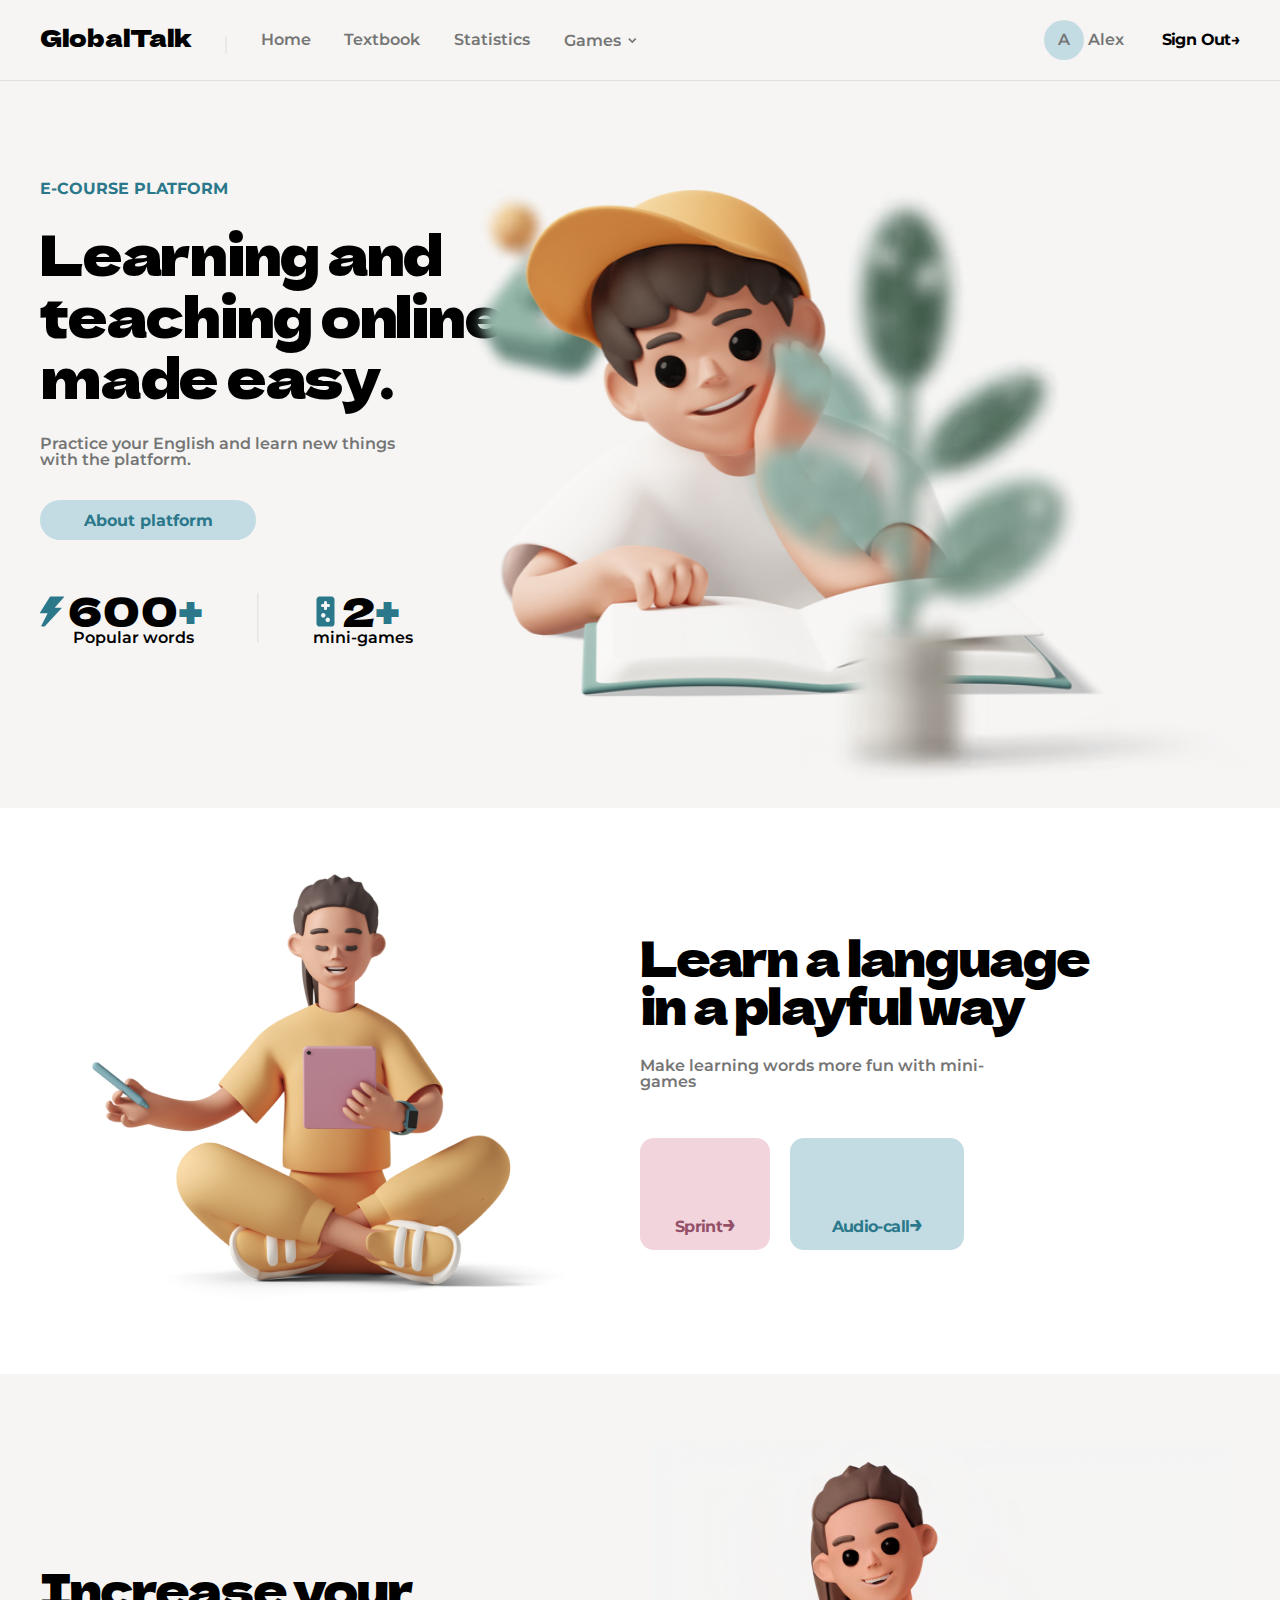
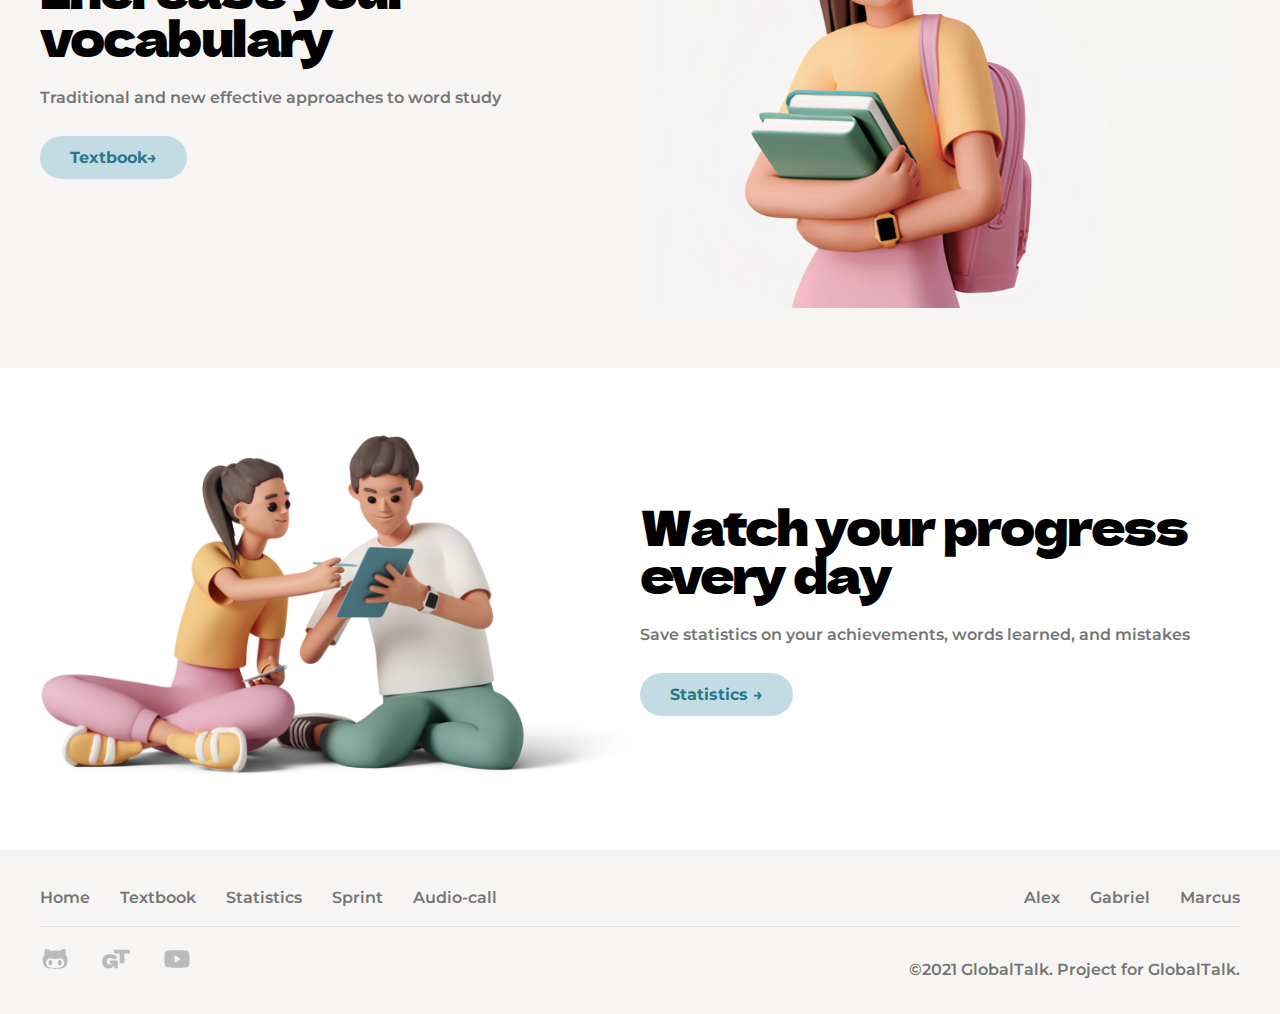
==== index.html @ 24e2cf52 "first commit" ====
<!DOCTYPE html>
<html lang="en">
<head>
    <meta charset="UTF-8">
    <meta name="viewport" content="width=device-width, initial-scale=1.0">
    <title>GlobalTalk</title>
    <link rel="stylesheet" href="css/style.min.css">
    <link rel="preconnect" href="https://fonts.googleapis.com">
    <link rel="preconnect" href="https://fonts.gstatic.com" crossorigin>
    <link href="https://fonts.googleapis.com/css2?family=Dela+Gothic+One&family=Roboto&family=Work+Sans:wght@400;500;600&display=swap" rel="stylesheet">
    <link rel="preconnect" href="https://fonts.googleapis.com">
<link rel="preconnect" href="https://fonts.gstatic.com" crossorigin>
<link href="https://fonts.googleapis.com/css2?family=Dela+Gothic+One&family=Montserrat:wght@600;700&family=Roboto&family=Work+Sans:wght@400;500;600&display=swap" rel="stylesheet">
</head>
<body>
    <header class="header">
        <div class="container">
            <nav class="nav">
                <div class="hamburger-menu">
                    <label class="menu__btn">
                        <input type="checkbox" id="menu__toggle">
                        <span></span>
                    </label>
                </div>
                <ul class="nav__list">
                    <li class="logo">
                        <a href="#">GlobalTalk</a>
                    </li>
                    <li class="slash">
                        <svg xmlns="http://www.w3.org/2000/svg" width="2" height="18" viewBox="0 0 2 18" fill="none">
                            <path d="M1.04761 0.567383V17.4326" stroke="#E0E0E0" stroke-width="1.20466"/>
                        </svg>
                    </li>
                    <li class="nav__item">
                        <a href="index.html">Home</a>
                    </li>
                    <li class="nav__item">
                        <a href="textbook.html" target="_blank">Textbook</a>
                    </li>
                    <li class="nav__item">
                        <a href="statistics.html">Statistics</a>
                    </li>
                    <li class="nav__item" id="games">
                            <a href="#">
                                <span>Games</span>
                            <svg xmlns="http://www.w3.org/2000/svg" width="15" height="14" viewBox="0 0 15 14" fill="none">
                                <path d="M3.81213 6.60889L7.27431 10.0713L10.7367 6.60889" stroke="#757575" stroke-width="1.6"/>
                            </svg>
                            </a>
                        <ul class="games__menu">
                            <li class="games-item">
                                <a href="sprint.html" target="_blank">Sprint→</a>
                            </li>
                            <li class="games-item">
                                <a href="audiocall.html" target="_blank">Audio call→</a>
                            </li>
                        </ul>
                    </li>
                </ul>
                <span class="account">
                    <a href="#" class="account__data">
                        <span class="account__logo">A</span>
                        <span class="name">Alex</span>
                    </a>
                    <a href="#" class="sign__in">Sign Out→</a>
                </span>
            </nav>        
        </div>
    </header>
    <main class="main">
        <section class="learning">
            <div class="container">
                <div class="learning__content">
                    <span class="heading__blue">E-COURSE PLATFORM</span>
                    <h1 class="big__header__learning">
                        Learning and teaching online,
                        made easy.
                    </h1>
                    <p class="descr">Practice your English and learn new things with the platform.</p>
                    <button class="about__btn">
                        <a href ="#">About platform</a>
                    </button>
                    <div class="stat__mainPG">
                        <span class="pop__words">
                            <svg xmlns="http://www.w3.org/2000/svg" width="24" height="31" viewBox="0 0 24 31" fill="none">
                                <path d="M23.9585 0.660309C23.9221 0.578956 23.863 0.509938 23.7882 0.461665C23.7134 0.413392 23.6262 0.387949 23.5373 0.388435H10.4995C10.4212 0.388565 10.3441 0.408374 10.2755 0.446045C10.2068 0.483717 10.1486 0.538047 10.1064 0.604059L0.0822939 16.5415C0.0340351 16.6109 0.00583936 16.6923 0.000813382 16.7768C-0.00421259 16.8612 0.0141262 16.9454 0.0538094 17.02C0.0934926 17.0947 0.15298 17.1569 0.225716 17.1998C0.298451 17.2428 0.381612 17.2648 0.466035 17.2634H7.64479L1.30839 29.6853C1.27201 29.7592 1.25491 29.8411 1.25869 29.9234C1.26247 30.0056 1.287 30.0856 1.33 30.1558C1.37299 30.2261 1.43305 30.2842 1.50456 30.3249C1.57607 30.3656 1.6567 30.3874 1.73893 30.3884H4.54679C4.61175 30.3889 4.67608 30.3757 4.7357 30.3499C4.79532 30.3241 4.84892 30.2861 4.89309 30.2384L21.3378 12.4353C21.4031 12.3687 21.447 12.284 21.4639 12.1922C21.4809 12.1003 21.47 12.0055 21.4328 11.9199C21.3956 11.8343 21.3337 11.7618 21.2551 11.7116C21.1765 11.6615 21.0847 11.636 20.9915 11.6384H14.6832L23.8836 1.15718C23.9429 1.0906 23.9816 1.00815 23.9949 0.919911C24.0082 0.831672 23.9955 0.741465 23.9585 0.660309Z" fill="#2B788B"/>
                            </svg>
                            <span class="words">600<span class="bluetext">+</span></span>
                            <p class="stat__descr pop__words-descr">Popular words</p>
                        </span>
                        <svg xmlns="http://www.w3.org/2000/svg" width="2" height="50" viewBox="0 0 2 50" fill="none">
                            <path d="M0.776733 0.5V49.2768" stroke="#E0E0E0" stroke-width="1.21942"/>
                        </svg>
                        <span class="pop__games">
                            <svg xmlns="http://www.w3.org/2000/svg" width="25" height="31" viewBox="0 0 25 31" fill="none">
                                <path d="M3.50598 3.61157C3.50598 2.78657 3.79948 2.08057 4.38648 1.49357C4.97448 0.905572 5.68098 0.611572 6.50598 0.611572L18.506 0.611572C19.331 0.611572 20.037 0.905572 20.624 1.49357C21.212 2.08057 21.506 2.78657 21.506 3.61157L21.506 27.6116C21.506 28.4366 21.212 29.1431 20.624 29.7311C20.037 30.3181 19.331 30.6116 18.506 30.6116L6.50598 30.6116C5.68098 30.6116 4.97448 30.3181 4.38648 29.7311C3.79948 29.1431 3.50598 28.4366 3.50598 27.6116L3.50598 3.61157ZM8.00598 9.61157C8.00598 10.0366 8.14998 10.3931 8.43798 10.6811C8.72498 10.9681 9.08098 11.1116 9.50598 11.1116L11.006 11.1116L11.006 12.6116C11.006 13.0366 11.15 13.3931 11.438 13.6811C11.725 13.9681 12.081 14.1116 12.506 14.1116C12.931 14.1116 13.2875 13.9681 13.5755 13.6811C13.8625 13.3931 14.006 13.0366 14.006 12.6116L14.006 11.1116L15.506 11.1116C15.931 11.1116 16.2875 10.9681 16.5755 10.6811C16.8625 10.3931 17.006 10.0366 17.006 9.61157C17.006 9.18657 16.8625 8.83007 16.5755 8.54207C16.2875 8.25507 15.931 8.11157 15.506 8.11157L14.006 8.11157L14.006 6.61157C14.006 6.18657 13.8625 5.83007 13.5755 5.54207C13.2875 5.25507 12.931 5.11157 12.506 5.11157C12.081 5.11157 11.725 5.25507 11.438 5.54207C11.15 5.83007 11.006 6.18657 11.006 6.61157L11.006 8.11157L9.50598 8.11157C9.08098 8.11157 8.72498 8.25507 8.43798 8.54207C8.14998 8.83007 8.00598 9.18657 8.00598 9.61157ZM8.00598 19.3616C8.00598 19.9866 8.22498 20.5176 8.66298 20.9546C9.09998 21.3926 9.63098 21.6116 10.256 21.6116C10.881 21.6116 11.412 21.3926 11.849 20.9546C12.287 20.5176 12.506 19.9866 12.506 19.3616C12.506 18.7366 12.287 18.2056 11.849 17.7686C11.412 17.3306 10.881 17.1116 10.256 17.1116C9.63098 17.1116 9.09998 17.3306 8.66298 17.7686C8.22498 18.2056 8.00598 18.7366 8.00598 19.3616ZM12.506 23.8616C12.506 24.4866 12.725 25.0176 13.163 25.4546C13.6 25.8926 14.131 26.1116 14.756 26.1116C15.381 26.1116 15.912 25.8926 16.349 25.4546C16.787 25.0176 17.006 24.4866 17.006 23.8616C17.006 23.2366 16.787 22.7056 16.349 22.2686C15.912 21.8306 15.381 21.6116 14.756 21.6116C14.131 21.6116 13.6 21.8306 13.163 22.2686C12.725 22.7056 12.506 23.2366 12.506 23.8616Z" fill="#2B788B"/>
                            </svg>
                            <span class="words">2<span class="bluetext">+</span></span>
                            <p class="stat__descr"> mini-games </p>
                        </span>
                        
                    </div>
                </div>
                <div class="learning__pic">
                    <img class="backtoy" src="images\theBoy-back-toy.avif" alt="">
                    <img class="boy__learning"   src="images\theBoy.png" alt="">
                    <img class="front__plant"   src="images\theBoy-front-plant.avif" alt="">
                </div>
            </div>
        </section> 
        <section class="girlLearns">
            <div class="container">
                <div class="girlLearns__content">
                    <img class="girl_girlLearns" src="images\girl_secondSec.png" alt="" loading = "lazy">
                    <div class="girlLearns__text">
                        <h2 class="girlLearns__subtitle">Learn a language in a playful way</h2>
                        <p class="girlLearns__descr">Make learning words more fun with mini-games</p>
                       <div class="girlLearns__cards">
                            <a class="sneakers" href="#">
                                <img class="sneakers__img" src="images/src/sneakers__pink.svg" alt="" class="sneakers__img">
                                <p class="sneakers__descr">Sprint<span class="arrow">→</span></p>
                            </a>
                            <a class="speaker" href="#">
                                <img class="speaker__img" src="images/src/speaker.svg" alt="" class="sneakers__img">
                                <p class="speaker__descr">Audio-call<span class="arrow">→</span></p>
                            </a>
                       </div>
                    </div>
                </div>  
            </div>
        </section>
        <section class="increase">
            <div class="container">
                <div class="increase__content">
                    <div class="increase__text">
                        <h2 class="increase__subtitle">Increase your vocabulary</h2>
                        <p class="increase__descr">Traditional and new effective approaches to word study</p>
                        <button class="textbook">Textbook→</button>
                    </div>
                    <img class="increase__girl" src="images/increase__girl.png" alt="" loading = "lazy">
                </div>
            </div>
        </section>   
        <section class="watchProgress">
            <div class="container">
                <div class="watchProgress__content">
                    <img class="watchProgress__couple" src="images/couple__watch.png" alt="" loading = "lazy">
                    <div class="watchProgress__text">
                        <h2 class="watchProgress__subtitle">Watch your progress every day</h2>
                        <p class="watchProgress__descr">Save statistics on your achievements, words learned, and mistakes</p>
                        <button class="statistics">
                            <a href="statistics.html" class="statlink">Statistics →</a>
                        </button>
                    </div>
                </div>
            </div>
        </section>   
    </main>
<footer class="footer">
    <div class="container">
        <div class="upperFooter">
            <ul class="upperFooter__list">
                <li class="upperList-item">
                    <a href="index.html">Home</a>
                </li>
                <li class="upperList-item">
                    <a href="textbook.html">Textbook</a>
                </li>
                <li class="upperList-item">
                    <a href="#">Statistics</a>
                </li>
                <li class="upperList-item">
                    <a href="sprint.html">Sprint</a>
                </li>
                <li class="upperList-item">
                    <a href="audiocall.html">Audio-call</a>
                </li>
            </ul>
            <ul class="upperFooter__list">
                <li class="upperList-item">
                    <a href="#">Alex</a>
                </li>
                <li class="upperList-item">
                    <a href="#">Gabriel</a>
                </li>
                <li class="upperList-item">
                    <a href="#">Marcus</a>
                </li>
            </ul>
        </div>
        <div class="lowerFooter">
            <ul class="lowerFooter__list">
                <li class="lowerList-item">
                    <a href="#">
                        <svg class="footerIcon" xmlns="http://www.w3.org/2000/svg" width="31" height="24" viewBox="0 0 31 24" fill="none">
                            <path class="footerIcon" d="M12.2615 15.7617C12.2615 16.8432 11.6981 18.613 10.3646 18.613C9.031 18.613 8.4676 16.8432 8.4676 15.7617C8.4676 14.6801 9.031 12.9104 10.3646 12.9104C11.6981 12.9104 12.2615 14.6801 12.2615 15.7617ZM27.4527 13.1484C27.4527 14.7992 27.2873 16.5483 26.5482 18.0645C24.5892 22.0284 19.2033 21.9352 15.3473 21.9352C11.4293 21.9352 5.72295 22.0749 3.68644 18.0645C2.93179 16.5638 2.64233 14.7992 2.64233 13.1484C2.64233 10.9802 3.3608 8.93093 4.7874 7.26982C4.51862 6.4522 4.3894 5.59318 4.3894 4.74452C4.3894 3.63193 4.64267 3.07305 5.14405 2.06396C7.48552 2.06396 8.98448 2.5297 10.7677 3.9269C12.2667 3.56983 13.807 3.40941 15.3525 3.40941C16.7481 3.40941 18.154 3.55948 19.5082 3.8855C21.2656 2.50382 22.7646 2.06396 25.0802 2.06396C25.5868 3.07305 25.8349 3.63193 25.8349 4.74452C25.8349 5.59318 25.7005 6.43668 25.4369 7.23877C26.8583 8.91541 27.4527 10.9802 27.4527 13.1484ZM24.1291 15.7617C24.1291 13.4899 22.7491 11.4873 20.3301 11.4873C19.3531 11.4873 18.4176 11.6632 17.4355 11.7978C16.6654 11.9168 15.8952 11.9634 15.1044 11.9634C14.3187 11.9634 13.5486 11.9168 12.7732 11.7978C11.8067 11.6632 10.8608 11.4873 9.87869 11.4873C7.45968 11.4873 6.0796 13.4899 6.0796 15.7617C6.0796 20.3052 10.2353 21.0038 13.8535 21.0038H16.3449C19.9786 21.0038 24.1291 20.3103 24.1291 15.7617ZM19.8597 12.9104C18.5261 12.9104 17.9627 14.6801 17.9627 15.7617C17.9627 16.8432 18.5261 18.613 19.8597 18.613C21.1933 18.613 21.7567 16.8432 21.7567 15.7617C21.7567 14.6801 21.1933 12.9104 19.8597 12.9104Z" fill="#BABABA"/>
                        </svg>
                    </a>
                </li>
                <li class="lowerList-item">
                    <a href="#">
                        <svg class="footerIcon" xmlns="http://www.w3.org/2000/svg" width="31" height="24" viewBox="0 0 31 24" fill="none">
                            <path class="footerIcon" d="M8.75588 13.4868H16.6924V21.1817H13.4211L13.0308 17.8918C12.6591 19.069 11.9962 19.9426 11.042 20.5126C10.0879 21.0825 8.92316 21.3675 7.54774 21.3675C6.29623 21.3675 5.18103 21.0887 4.20213 20.5311C3.23562 19.9735 2.47356 19.1743 1.91596 18.1335C1.37075 17.0926 1.09814 15.8783 1.09814 14.4905C1.09814 12.2724 1.76107 10.5191 3.08692 9.23041C4.41278 7.94173 6.47591 7.29739 9.27631 7.29739C10.8748 7.29739 12.2812 7.5576 13.4955 8.07803C14.7222 8.59846 15.7631 9.40388 16.6181 10.4943C16.0605 10.7793 14.97 11.3493 13.3468 12.2043L12.8821 12.4645C12.3989 11.9812 11.8351 11.6219 11.1907 11.3865C10.5464 11.1386 9.86489 11.0147 9.1462 11.0147C7.95665 11.0147 7.07068 11.3307 6.4883 11.9627C5.90591 12.5822 5.61472 13.3505 5.61472 14.2674C5.61472 15.2587 5.9245 16.0579 6.54406 16.6651C7.17601 17.2723 8.13632 17.5758 9.425 17.5758C9.9826 17.5758 10.5216 17.4953 11.042 17.3342C11.5749 17.1731 12.0209 16.8943 12.3803 16.4978H8.75588V13.4868Z" fill="#BABABA"/>
                            <path class="footerIcon" d="M28.9968 6.53627C27.0514 6.47432 25.1618 6.43714 23.3279 6.42475V16.127H18.6812V6.42475C16.8349 6.43714 14.9515 6.47432 13.0308 6.53627V2.63306H28.9968V6.53627Z" fill="#BABABA"/>
                        </svg>
                    </a>
                </li>
                <li class="lowerList-item">
                    <a href="#">
                        <svg class="footerIcon" xmlns="http://www.w3.org/2000/svg" width="31" height="24" viewBox="0 0 31 24" fill="none">
                            <path class="footerIcon" fill-rule="evenodd" clip-rule="evenodd" d="M24.7748 3.68454C25.873 3.99832 26.6575 4.78277 26.9713 5.88101C27.5988 7.92058 27.5988 11.9997 27.5988 11.9997C27.5988 11.9997 27.5988 16.0789 27.1282 18.1185C26.8144 19.2167 26.0299 20.0011 24.9317 20.3149C22.8921 20.7856 15.0476 20.7856 15.0476 20.7856C15.0476 20.7856 7.04616 20.7856 5.16347 20.3149C4.06524 20.0011 3.28079 19.2167 2.96701 18.1185C2.49634 16.0789 2.49634 11.9997 2.49634 11.9997C2.49634 11.9997 2.49633 7.92058 2.81011 5.88101C3.12389 4.78277 3.90836 3.99832 5.00659 3.68454C7.04617 3.21387 14.8907 3.21387 14.8907 3.21387C14.8907 3.21387 22.8921 3.21387 24.7748 3.68454ZM12.5373 8.92363C12.5373 8.6165 12.8691 8.42396 13.1358 8.57633L18.519 11.6524C18.7877 11.806 18.7877 12.1935 18.519 12.347L13.1358 15.4231C12.8691 15.5755 12.5373 15.383 12.5373 15.0758V8.92363Z" fill="#BABABA"/>
                          </svg>
                    </a>
                </li>
            </ul>
            <span class="rights">©2021 GlobalTalk. Project for GlobalTalk.</span>
        </div>
    </div>
</footer>
<script src="js/main.min.js" defer></script>
</body>
</html>
---- css/style.min.css ----
html,body,div,span,applet,object,iframe,h1,h2,h3,h4,h5,h6,p,blockquote,pre,a,abbr,acronym,address,big,cite,code,del,dfn,em,img,ins,kbd,q,s,samp,small,strike,strong,sub,sup,tt,var,b,u,i,center,dl,dt,dd,ol,ul,li,fieldset,form,label,legend,table,caption,tbody,tfoot,thead,tr,th,td,article,aside,canvas,details,embed,figure,figcaption,footer,header,hgroup,main,menu,nav,output,ruby,section,summary,time,mark,audio,video{margin:0;padding:0;border:0;font-size:100%;font:inherit;vertical-align:baseline}article,aside,details,figcaption,figure,footer,header,hgroup,main,menu,nav,section{display:block}*[hidden]{display:none}body{line-height:1}menu,ol,ul{list-style:none}blockquote,q{quotes:none}blockquote:before,blockquote:after,q:before,q:after{content:"";content:none}table{border-collapse:collapse;border-spacing:0}html{box-sizing:border-box;font-size:16px}*,*:after,*:before{box-sizing:inherit}body{margin:0}a{text-decoration:none;color:inherit}img{max-width:100%}.header{background-color:#f6f5f4;border-bottom:1px solid #e0e0e0}.container{display:block;margin:0 auto;max-width:1200px}.nav{max-width:100%;display:flex;justify-content:space-between;align-items:center}.hamburger-menu{display:none}.nav__list{margin:24px 0 24px 0;width:50%;display:flex;align-items:center;justify-content:space-between;list-style-type:none}.nav__list .logo a{font-family:Dela Gothic One,sans-serif;font-style:normal;font-weight:400;font-size:1.5em;color:#000}.nav__list .logo::after{content:"";display:block;height:5px;color:#e0e0e0}.nav__list .nav__item a{font-family:Montserrat,sans-serif;font-size:1em;font-weight:600;color:#757575}.nav__list .nav__item>a:hover{transition:linear 300ms;color:#000}.games__menu{display:none}.nav__item.active .games__menu{font-family:Montserrat;font-size:1em;font-style:normal;font-weight:600;color:#757575;display:flex;flex-direction:column;position:absolute;z-index:5;top:10%;width:200px;border-radius:5%;padding:2%;background-color:#fff;color:#757575;row-gap:20px}.games-item{row-gap:20px}.account{display:flex;justify-content:flex-end;align-items:center;width:50%}.account__data{width:20%;padding-right:6%;display:flex;justify-content:center;align-items:center}.account__logo{background-color:#c3dce3;background-repeat:no-repeat;background-size:cover;border-radius:100%;width:40px;height:40px;margin-right:5%;font-family:Montserrat,sans-serif;font-weight:600;font-size:1em;color:#757575;display:flex;justify-content:center;align-items:center}.account__logo:hover{border:4px solid rgba(100,100,100,.1)}.name{font-family:Montserrat,sans-serif;font-weight:600;font-size:1em;color:#757575}.name:hover{transition:linear 300ms;color:#000}.sign__in{font-family:Montserrat,sans-serif;font-weight:700;font-size:1em;color:#000;letter-spacing:-0.64px}.learning{position:relative;padding-top:100px;background-color:#f6f5f4}.learning__content{display:flex;flex-direction:column;max-width:45%}.heading__blue{font-family:Montserrat;font-size:1em;font-style:normal;font-weight:700;color:#2b788b;text-transform:uppercase}.big__header__learning{font-family:Dela Gothic One;font-size:3.5em;font-style:normal;font-weight:400;line-height:1.1;letter-spacing:-2.24px;margin-top:24px;margin-bottom:0}.descr{font-family:Montserrat;font-size:1em;font-style:normal;font-weight:600;color:#757575;margin-bottom:0;max-width:70%;margin-top:30px}.about__btn{border-radius:100px;background-color:#c3dce3;display:flex;justify-content:center;align-items:center;color:#2b788b;font-family:Montserrat;font-size:1em;font-style:normal;font-weight:700;padding:2% 5%;max-width:35%;border:none;cursor:pointer;max-width:40%;padding:2% 0;margin-top:32px}.about__btn:hover{box-shadow:4px 4px 4px 4px #2b788b;transition:300ms ease}.about__btn:active{box-shadow:.5px .5px .5px .5px #235764;transition:600ms ease}.words{font-family:Dela Gothic One;font-size:2.5em;font-style:normal;font-weight:400}.bluetext{color:#2b788b}.stat__descr{font-family:Montserrat;font-size:1em;font-style:normal;font-weight:600}.pop__words-descr{padding-left:20%}.stat__mainPG{margin:50px 0 30% 0;display:flex;flex-direction:row;align-items:center;justify-content:flex-start;gap:10%}.learning__pic{width:55%;position:absolute;top:109px}.boy__learning{position:absolute;top:20%;transform:translateX(75%);z-index:1}.front__plant{position:absolute;top:20%;transform:translateX(120%);z-index:2}.backtoy{position:absolute;z-index:0;right:15%;animation:3000ms linear infinite animMove}@keyframes animMove{0%{transform:translateY(60%)}25%{transform:translateY(70%)}50%{transform:translateY(100%)}75%{transform:translateY(70%)}100%{transform:translateY(60%)}}.girlLearns{background-color:#fff}.girlLearns__content{display:flex;align-items:center}.girl_girlLearns{max-width:50%;margin:5% auto 5% auto}.girlLearns__text{display:flex;flex-direction:column;flex-wrap:wrap;justify-content:center;align-items:flex-start;row-gap:30px;max-width:50%}.girlLearns__subtitle{font-family:Dela Gothic One;font-size:3em;font-style:normal;font-weight:400;line-height:100%;letter-spacing:-1.92px;color:#000;max-width:76%}.girlLearns__descr{font-family:Montserrat;font-size:1em;font-style:normal;font-weight:600;color:#757575;max-width:65%}.girlLearns__cards{width:100%;display:flex;flex-direction:row;flex-grow:1;justify-content:flex-start;align-items:center;-moz-column-gap:3.333%;column-gap:3.333%;margin-top:3%}.sneakers{position:relative;height:112px;display:flex;flex-direction:column;justify-content:flex-end;align-items:center;border-radius:14px;font-family:Montserrat;font-size:16px;font-style:normal;font-weight:700;line-height:100%;letter-spacing:-0.64px;padding-bottom:2.5%;background-color:#f2d4dc;color:#945069;width:21.7%}.speaker{position:relative;height:112px;display:flex;flex-direction:column;justify-content:flex-end;align-items:center;border-radius:14px;font-family:Montserrat;font-size:16px;font-style:normal;font-weight:700;line-height:100%;letter-spacing:-0.64px;padding-bottom:2.5%;background-color:#c3dce3;color:#2b788b;width:29%}.arrow{font-size:1.5em}.sneakers__img{position:absolute;z-index:2;transform:translateY(-20%);transition:transform 300ms ease}.sneakers__img:hover{transform:scale(1.3) translateY(-22%)}.speaker__img{position:absolute;z-index:2;transform:translateY(-20%);transition:transform 300ms ease}.speaker__img:hover{transform:scale(1.3) translateY(-22%)}.increase{background-color:#f6f5f4}.increase__subtitle{font-family:Dela Gothic One;font-size:3em;font-style:normal;font-weight:400;line-height:100%;letter-spacing:-1.92px;color:#000}.increase__descr{font-family:Montserrat;font-size:1em;font-style:normal;font-weight:600;color:#757575}.textbook{border-radius:100px;background-color:#c3dce3;display:flex;justify-content:center;align-items:center;color:#2b788b;font-family:Montserrat;font-size:1em;font-style:normal;font-weight:700;padding:2% 5%;max-width:35%;border:none;cursor:pointer}.textbook:hover{box-shadow:4px 4px 4px 4px #2b788b;transition:300ms ease}.textbook:active{box-shadow:.5px .5px .5px .5px #235764;transition:600ms ease}.increase__content{display:flex;align-items:center}.increase__text{display:flex;flex-direction:column;flex-wrap:wrap;justify-content:center;align-items:flex-start;row-gap:30px;max-width:50%}.increase__girl{max-width:50%;margin:5% auto 5% auto}.watchProgress{background-color:#fff}.watchProgress__content{display:flex;align-items:center}.watchProgress__couple{max-width:50%;margin:5% auto 5% auto}.watchProgress__text{display:flex;flex-direction:column;flex-wrap:wrap;justify-content:center;align-items:flex-start;row-gap:30px;max-width:50%}.watchProgress__subtitle{font-family:Dela Gothic One;font-size:3em;font-style:normal;font-weight:400;line-height:100%;letter-spacing:-1.92px;color:#000}.watchProgress__descr{font-family:Montserrat;font-size:1em;font-style:normal;font-weight:600;color:#757575}.statistics{border-radius:100px;background-color:#c3dce3;display:flex;justify-content:center;align-items:center;color:#2b788b;font-family:Montserrat;font-size:1em;font-style:normal;font-weight:700;padding:2% 5%;max-width:35%;border:none;cursor:pointer}.statistics:hover{box-shadow:4px 4px 4px 4px #2b788b;transition:300ms ease}.statistics:active{box-shadow:.5px .5px .5px .5px #235764;transition:600ms ease}.footer{background-color:#f6f5f4}.upperFooter,.lowerFooter{display:flex;align-items:center;justify-content:space-between;flex-direction:row}.upperFooter{border-bottom:1px solid #e0e0e0}.upperFooter__list,.lowerFooter__list{font-family:Montserrat;font-size:1em;font-style:normal;font-weight:600;color:#757575;display:flex;align-items:center;flex-direction:row;-moz-column-gap:30px;column-gap:30px}.upperFooter__list{padding:40px 0 20px 0}.lowerFooter__list{padding:20px 0 40px 0}.lowerList-item>a:hover,.upperList-item>a:hover{transition:linear 300ms;color:#000}.rights{font-family:Montserrat;font-size:1em;font-style:normal;font-weight:600;color:#757575}.footerIcon:hover{transition:linear 300ms;fill:#000}@media screen and (max-width: 1024px){.hamburger-menu{display:block}#menu__toggle{width:0;height:0;position:absolute;opacity:0}.menu__btn{display:flex;align-items:center;position:fixed;top:25px;right:20px;width:26px;height:26px;cursor:pointer;z-index:5}.menu__btn>span,.menu__btn>span::before,.menu__btn>span::after{display:block;position:absolute;width:100%;height:2px;background-color:#616161}.menu__btn>span::before{content:" ";top:-8px}.menu__btn>span::after{content:" ";top:8px}.nav__list,.account{display:block;position:fixed;visibility:hidden;top:0;left:-100%;width:300px;height:100%}.nav__item{display:block;padding:12px 14px}.nav__item:hover{background-color:#cfd8dc}#menu__toggle:checked~.menu__btn>span{transform:rotate(45deg)}#menu__toggle:checked~.menu__btn>span::before{top:0;transform:rotate(0)}#menu__toggle:checked~.menu__btn>span::after{top:0;transform:rotate(90deg)}#menu__toggle:checked~.nav__list,#menu__toggle:checked~.account{visibility:visible;right:0}.container{max-width:1024px}.account__logo{width:30px;height:30px;margin-right:.5%}.nav,.increase,.watchProgress,.footer{padding:0 30px}.learning{padding:50px 30px 0 30px}.big__header__learning{margin-top:0}.descr,.about__btn{margin-top:25px}.about__btn{margin-bottom:70px}.stat__mainPG{display:none}.front__plant{max-width:60%;transform:translateX(125%);margin-top:30px}.boy__learning{max-width:75%;transform:translateX(55%)}.backtoy{max-width:60%;position:absolute;z-index:0;right:35%;animation:3000ms linear infinite animMoveSmallPC}@keyframes animMoveSmallPC{0%{transform:translateY(30%)}25%{transform:translateY(40%)}50%{transform:translateY(70%)}75%{transform:translateY(40%)}100%{transform:translateY(30%)}}.learning__pic{transform:translateX(41%)}.statistics{max-width:60%}}@media screen and (max-width: 768px){img{max-width:60%}.hamburger-menu{display:block}#menu__toggle{width:0;height:0;position:absolute;opacity:0}.menu__btn{display:flex;align-items:center;position:fixed;top:25px;right:20px;width:26px;height:26px;cursor:pointer;z-index:5}.menu__btn>span,.menu__btn>span::before,.menu__btn>span::after{display:block;position:absolute;width:100%;height:2px;background-color:#616161}.menu__btn>span::before{content:" ";top:-8px}.menu__btn>span::after{content:" ";top:8px}.nav__list,.account{display:block;position:fixed;visibility:hidden;top:0;left:-100%;width:300px;height:100%}.nav__item{display:block;padding:12px 14px}.nav__item:hover{background-color:#cfd8dc}#menu__toggle:checked~.menu__btn>span{transform:rotate(45deg)}#menu__toggle:checked~.menu__btn>span:before{top:0;transform:rotate(0)}#menu__toggle:checked~.menu__btn>span:after{top:0;transform:rotate(90deg)}#menu__toggle:checked~.nav__list,#menu__toggle:checked~.account,#menu__toggle:checked~.hamburger-menu{visibility:visible;right:0}.upperFooter{display:none}.learning__content{max-width:100%}.learning__pic{width:60%;position:absolute;top:350px;transform:translateX(5%)}.about__btn{margin-bottom:50%}.girlLearns__text{row-gap:20px}.girlLearns__subtitle{margin-top:8%}.girlLearns__cards{margin-bottom:5%}.sneakers__img{max-width:100%;transform:translateY(-35%)}.watchProgress__text{row-gap:20px;margin-top:5%}.textbook{max-width:50%}.statistics{margin-bottom:25%}.lowerFooter__list{padding:20px 0 20px 0}}@media screen and (max-width: 320px){.hamburger-menu{display:block}#menu__toggle{width:0;height:0;position:absolute;opacity:0}.menu__btn{display:flex;align-items:center;position:fixed;top:25px;right:20px;width:26px;height:26px;cursor:pointer;z-index:5}.menu__btn>span,.menu__btn>span::before,.menu__btn>span::after{display:block;position:absolute;width:100%;height:2px;background-color:#616161}.menu__btn>span::before{content:" ";top:-8px}.menu__btn>span::after{content:" ";top:8px}.nav__list,.account{display:block;position:fixed;visibility:hidden;top:0;left:-100%;width:300px;height:100%}.nav__item{display:block;padding:12px 14px}.nav__item:hover{background-color:#cfd8dc}#menu__toggle:checked~.menu__btn>span{transform:rotate(45deg)}#menu__toggle:checked~.menu__btn>span:before{top:0;transform:rotate(0)}#menu__toggle:checked~.menu__btn>span:after{top:0;transform:rotate(90deg)}#menu__toggle:checked~.nav__list,#menu__toggle:checked~.account{visibility:visible;right:0}.girlLearns__content,.increase__content,.watchProgress__content{display:flex;flex-direction:column;align-items:center}.big__header__learning{font-size:1.7em}.girlLearns__subtitle,.increase__subtitle,.watchProgress__subtitle{font-size:1.5em;letter-spacing:-0.92px}.heading__blue{margin-top:30px}.learning__pic{width:60%;position:absolute;top:50px;transform:translateX(5%)}.learning__content{display:flex;flex-direction:column;align-items:flex-start;padding-top:115px}.descr{margin-top:10px;align-self:flex-start}.about__btn{max-width:70%;padding:2% 10%;margin-bottom:20px}.boy__learning{max-width:75%;transform:translateX(45%)}.front__plant{max-width:60%;transform:translateX(125%);margin-top:20px}.backtoy{max-width:35%;position:absolute;z-index:0;right:46%;animation:none}.girlLearns__text{display:flex;flex-direction:column;flex-wrap:wrap;justify-content:center;align-items:center;max-width:100%}.girlLearns__subtitle{letter-spacing:-0.92px}.girlLearns__descr{font-size:.79em;max-width:76%}.girlLearns__cards{justify-content:center;align-items:center}.sneakers{width:30.7%}.speaker{position:relative;height:112px;display:flex;flex-direction:column;justify-content:flex-end;align-items:center;border-radius:14px;font-family:Montserrat;font-size:16px;font-style:normal;font-weight:700;line-height:100%;letter-spacing:-0.64px;padding-bottom:2.5%;background-color:#c3dce3;color:#2b788b;width:30.7%}.speaker__img{transform:translateY(-65%)}.speaker__descr{padding-left:25px}.increase__text,.watchProgress__text{display:flex;flex-direction:column;flex-wrap:wrap;row-gap:30px;max-width:100%}.increase_-text{order:2}.textbook,.statistics{max-width:70%;padding:5% 10%;margin-bottom:20px}.lowerFooter{flex-direction:column}.rights{font-size:.7em}}.gameBackground{background-color:#f6f5f4;display:flex;justify-content:center;align-items:center}.game__content{position:relative;display:flex;background-color:#fff;max-width:700px;height:400px;padding:20px 40px;margin:100px;border-radius:14px}.sprintGirl{max-width:35%}.game__text{display:flex;flex-direction:column;max-width:65%}.games__heading{display:flex;align-items:center;justify-content:flex-start}.gamesBigHeading{font-family:Dela Gothic One;font-size:3.5em;font-style:normal;font-weight:400;line-height:1.1;letter-spacing:-2.24px;margin-top:24px;margin-bottom:0}.games__addBlueEl{color:#2b788b;background-color:#c3dce3;font-family:Montserrat;font-size:.8em;font-style:normal;font-weight:600;line-height:140%;letter-spacing:-0.48px;padding:4px 8px;margin:5% 0 0 3%;border-radius:6px}.gamesdescr{font-family:Montserrat;font-size:1em;font-style:normal;font-weight:600;color:#757575;margin-top:5%}.chooseLevel{font-family:Montserrat;font-size:1em;font-style:normal;font-weight:600;color:#757575;margin-top:7%}.label-form{display:flex;height:10%;margin-bottom:5%}label{cursor:pointer}.real-radio{width:0;height:0;position:absolute;opacity:0}.levels{display:flex;align-items:center;-moz-column-gap:24px;column-gap:24px}.level__item{display:flex;align-items:center;justify-content:center;width:47px;height:46px;padding:14px 13px;background:rgba(0,0,0,0);border:3px solid;border-radius:100%;cursor:pointer;font-family:Montserrat;font-size:16px;font-style:normal;font-weight:700;line-height:100%;letter-spacing:-0.64px}.level__item-green{color:#639b6d;border-color:#639b6d}.level__item-green:hover{background-color:rgba(99,155,109,.3)}.level__item-yellow{color:#c4a24c;border-color:#c4a24c}.level__item-yellow:hover{background-color:rgba(196,162,76,.3)}.level__item-red{color:#cb5b43;border-color:#cb5b43}.level__item-red:hover{background-color:rgba(203,91,67,.3)}.level__item-darkRed{color:#a95151;border-color:#a95151}.level__item-darkRed:hover{background-color:rgba(169,81,81,.3)}.level__item-purple{color:#a15993;border-color:#a15993}.level__item-purple:hover{background-color:rgba(161,89,147,.3)}.level__item-blue{color:#5996a5;border-color:#5996a5}.level__item-blue:hover{background-color:rgba(89,150,165,.3)}.real-radio:checked+.level__item-green{background-color:rgba(99,155,109,.3)}.real-radio:checked+.level__item-yellow{background-color:rgba(196,162,76,.3)}.real-radio:checked+.level__item-red{background-color:rgba(203,91,67,.3)}.real-radio:checked+.level__item-darkRed{background-color:rgba(169,81,81,.3)}.real-radio:checked+.level__item-purple{background-color:rgba(161,89,147,.3)}.real-radio:checked+.level__item-blue{background-color:rgba(89,150,165,.3)}.getStarted{max-width:35%;background-color:#2b788b;border:none;border-radius:100px;padding:3.5% 5.5%;margin-top:5%;cursor:pointer;color:#fff;font-family:Montserrat;font-size:1em;font-style:normal;font-weight:700;line-height:100%;letter-spacing:-0.64px}.getStarted:hover{box-shadow:3px 3px 3px 3px #235764;transition:300ms ease}.getStarted:active{box-shadow:1.5px 1.5px 1.5px 1.5px #235764}.audiocallHeading{font-size:3em}.note__first{position:absolute;z-index:5;top:40px;left:30px}.note__second{position:absolute;z-index:5;top:10px;left:150px}.note__third{position:absolute;z-index:5;top:75px;left:180px}.textbook-page{padding-top:40px;background-color:#f6f5f4}.textbook__header{position:relative;z-index:2;display:flex;align-items:center;justify-content:space-between;width:100%;background-color:#fff;border-radius:14px}.header-radios{display:flex;align-items:center;justify-content:space-between;width:36%;height:84px;padding:20px}.header-radio-first,.header-radio-second{color:#757575;font-family:Dela Gothic One;font-size:26px;font-style:normal;font-weight:400;line-height:100%;letter-spacing:-1.04px}.radio__descr-first,.radio__descr-second{vertical-align:middle;position:relative}.radio__descr-first::after{position:absolute;top:7px;left:190px;content:" ";display:block;width:1.219px;height:32px;background-color:#e0e0e0}.radio__descr-first span{margin-left:5px}.radio__descr-second{display:block;position:relative}.svg-book{position:absolute;top:1px;left:-41px}.real-radio:checked+.radio__descr-first .svg-hat path,.real-radio:checked+.radio__descr-second .svg-book path,.real-radio:checked+.radio__descr-first span,.real-radio:checked+.radio__descr-second span{fill:#000;color:#000;font-family:Dela Gothic One;font-style:normal;font-weight:400;line-height:100%;letter-spacing:-1.04px}.textbook-header__cards{width:64%;display:flex;flex-direction:row;align-items:center;justify-content:flex-end;-moz-column-gap:10px;column-gap:10px;padding:20px}.textbook-sneakers{position:relative;height:112px;display:flex;flex-direction:column;justify-content:flex-end;align-items:center;border-radius:14px;font-family:Montserrat;font-size:16px;font-style:normal;font-weight:700;line-height:100%;letter-spacing:-0.64px;padding-bottom:2.5%;background-color:#f2d4dc;color:#945069;border-radius:14px;width:150px;height:44px;padding:0;display:flex;align-items:center;justify-content:center;flex-direction:row;background-image:url("../images/sneakers__pink.svg");background-size:63px;background-repeat:no-repeat;background-position:-19%}.textbook-speaker{position:relative;height:112px;display:flex;flex-direction:column;justify-content:flex-end;align-items:center;border-radius:14px;font-family:Montserrat;font-size:16px;font-style:normal;font-weight:700;line-height:100%;letter-spacing:-0.64px;padding-bottom:2.5%;background-color:#c3dce3;color:#2b788b;border-radius:14px;width:170px;height:44px;padding:0;display:flex;align-items:center;justify-content:center;flex-direction:row;background-image:url("../images/speaker.svg");background-size:53px;background-repeat:no-repeat;background-position:-7%}.textbook-sneakers__img{position:absolute;left:-7%;width:44px;z-index:0}.textbook-speaker__img{width:44px;z-index:0}.speaker__descr-textbook{padding-left:20px}.settings-btn{display:none}.settings{display:flex;align-items:center;justify-content:center;width:40px;height:40px;border:none;border-radius:4px;cursor:pointer;background-image:url(../images/settings_default.svg)}.settings:hover{box-shadow:.5px .5px 1px 1px #757575;transition:300ms ease}.check_pic{width:100%;height:100%}.settings-btn:checked~.settings-dropdown{display:flex}.settings-btn:checked+.check_pic{background-image:url(../images/settings_checked.svg)}.settings-dropdown{display:none;flex-direction:column;row-gap:20px;position:absolute;top:78px;left:65%;z-index:5;background-color:#fff;border-radius:14px;border:1px solid #f6f5f4;padding:20px;box-shadow:0px 11.4490642548px 11.4490642548px 0px rgba(52,41,39,.04),0px 11.4490642548px 68.6943969727px 0px rgba(52,41,39,.04),0px 68.6943969727px 68.6943969727px 0px rgba(52,41,39,.04),0px 91.5925140381px 91.5925140381px 0px rgba(52,41,39,.04),0px 183.1850280762px 183.1850280762px 0px rgba(52,41,39,.12),0px 343.4719543457px 343.4719543457px 0px rgba(52,41,39,.08)}.check{padding-left:1.2em;color:#828282;font-family:Montserrat;font-size:1em;font-style:normal;font-weight:600;line-height:100%;vertical-align:middle}.check__box{-webkit-appearance:none;-moz-appearance:none;appearance:none}.checkSpan{position:absolute;margin-left:-2em;width:1.25em;height:1.25em;background-image:url(../images/Checkbox_off.svg)}.check__box:checked+.checkSpan{background-image:url(../images/Checkbox_checked.svg)}.ChooseALevel{display:flex;align-items:center;justify-content:center}.small-container{width:890px;display:block;margin:0 auto}.levelForm{display:flex;align-items:center;justify-content:center;-moz-column-gap:40px;column-gap:40px;margin-top:40px}.levelForm-item{display:flex;align-items:center;-moz-column-gap:12px;column-gap:12px}.levelname{color:#757575;font-family:Dela Gothic One;font-size:1.6em;font-style:normal;font-weight:400;line-height:100%;letter-spacing:-1.04px}.difficulty{font-family:Montserrat;font-size:.85em;font-style:normal;font-weight:600;line-height:140%;letter-spacing:-0.48px;padding:8px}.difficulty-easy{color:#639b6d;background-color:rgba(99,155,109,.3);border-radius:4px}.difficulty-medium{color:#c4a24c;background-color:rgba(196,162,76,.3);border-radius:4px}.difficulty-hard{color:#cb5b43;background-color:rgba(203,91,67,.3);border-radius:4px}.radio-levels{width:0;height:0;position:absolute;opacity:0}.radio-levels:checked+.levelname{color:#000}.radio-levels:checked+.levelForm-item{border-bottom:1px solid #000}.radio-levels:checked+.levelname+.difficulty-easy{background-color:#639b6d;color:#f6f5f4}.radio-levels:checked+.levelname+.difficulty-medium{background-color:#c4a24c;color:#f6f5f4}.radio-levels:checked+.levelname+.difficulty-hard{background-color:#cb5b43;color:#f6f5f4}.cardOfWord{width:100%;display:flex;align-items:center;margin-top:40px;background-color:#fff;border-radius:14px}.cardOfWord__img-first{background-repeat:no-repeat;background-size:cover;width:38%;border-top-left-radius:14px;border-bottom-left-radius:14px;height:336px;background-image:url(../images/src/CardOfWord__1.png)}.cardOfWord__img-second{background-repeat:no-repeat;background-size:cover;width:38%;border-top-left-radius:14px;border-bottom-left-radius:14px;height:336px;background-image:url(../images/src/CardOfWord__2.png)}.cardOfWord__img-third{background-repeat:no-repeat;background-size:cover;width:38%;border-top-left-radius:14px;border-bottom-left-radius:14px;height:336px;background-image:url(../images/src/CardOfWord__1.png)}.cardOfWord__desr{display:flex;flex-direction:column;align-items:space-between;justify-content:center;width:80%;row-gap:20px;padding:40px}.cardOfWord__word{display:flex;justify-content:space-between}.word,.slash{color:#000;font-family:Dela Gothic One;font-size:32px;font-style:normal;font-weight:400;line-height:100%;letter-spacing:-1.28px}.synonym{color:#757575;font-family:Dela Gothic One;font-size:32px;font-style:normal;font-weight:400;line-height:100%;letter-spacing:-1.28px}.voice_prounance{display:flex;justify-content:center;align-items:center;background-color:#f6f5f4;border:none;width:40px;height:40px;cursor:pointer}.voice_prounance:hover{box-shadow:1.5px 1.5px 1.5px 1.5px #757575;transition:300ms ease}.voice_prounance:active{box-shadow:1.2px 1.2px 1.2px 1.2px #757575}.transcriptionAndState{display:flex;align-items:center;justify-content:flex-start;-moz-column-gap:10px;column-gap:10px}.transcription{color:#000;font-family:Montserrat;font-size:1.1em;font-style:normal;font-weight:600;line-height:140%;letter-spacing:.72px}.word__statement-compound{display:none;width:100px;background-color:#cb5b43;padding:4px 12px;border:none;border-radius:4px;color:#f6f5f4;font-family:Montserrat;font-size:.9em;font-style:normal;font-weight:600;line-height:140%;letter-spacing:-0.56px}.word__statement-learned{display:none;background-color:#639b6d;padding:4px 12px;border:none;border-radius:4px;color:#f6f5f4;font-family:Montserrat;font-size:.9em;font-style:normal;font-weight:600;line-height:140%;letter-spacing:-0.56px}.word__meaning{color:#000;font-family:Montserrat;font-size:1em;font-style:normal;font-weight:500;line-height:150%;letter-spacing:-0.64px;border-bottom:1px solid #e0e0e0;padding-bottom:12px}.word__example{color:#757575;font-family:Montserrat;font-size:1em;font-style:normal;font-weight:500;line-height:150%;letter-spacing:-0.64px;padding-bottom:45px}.cardOfWord__desr{position:relative}.addTheWord{position:absolute;top:280px;left:27px;width:475px}.addToLearned{position:relative;width:100%;margin-top:20px}.addToDictionary{position:relative;width:100%;margin-top:20px}.addToLearned-btn{padding:12px 20px;border:none;border-radius:100px;background-color:#639b6d;color:#f6f5f4;font-family:Montserrat;font-size:1em;font-style:normal;font-weight:700;line-height:100%;letter-spacing:-0.64px;cursor:pointer}.addToLearned__check,.addToDictionary__check{-webkit-appearance:none;-moz-appearance:none;appearance:none}.addToLearned__check:checked+.addToLearned-btn{background-color:rgba(99,155,109,.3);color:#639b6d;padding:12px 10px}.addToDictionary-btn{padding:12px 20px;border:none;border-radius:100px;background-color:#cb5b43;color:#f6f5f4;font-family:Montserrat;font-size:1em;font-style:normal;font-weight:700;line-height:100%;letter-spacing:-0.64px;cursor:pointer}.addToDictionary__check:checked+.addToDictionary-btn{background-color:rgba(203,91,67,.3);color:#cb5b43;padding:12px 10px}.textbook_pages{display:flex;justify-content:center;align-items:center;-moz-column-gap:24px;column-gap:24px;margin-top:40px}.page_link{height:44px;width:44px;border-radius:50%;border:3px solid #2b788b;color:#5996a5;background-color:rgba(0,0,0,0);display:flex;align-items:center;justify-content:center;cursor:pointer;font-family:Montserrat;font-size:1em;font-style:normal;font-weight:700;line-height:100%;letter-spacing:-0.64px}.page_link:hover{background-color:#2b788b;color:#fff}.dictionary-nowords{display:flex;margin-top:40px;padding:40px;background-color:#fff;border:none;border-radius:14px;box-shadow:0px 22.89813px 45.79626px -11.44906px rgba(52,41,39,.08)}.nowords__pic{max-width:40%}.nowords__content{padding-left:30px;display:flex;flex-direction:column;align-items:flex-start;justify-content:center}.nowords__heading{font-family:Dela Gothic One;font-size:3em;font-style:normal;font-weight:400;line-height:100%;letter-spacing:-1.92px;color:#000;font-size:2em;letter-spacing:-1.28px}.nowords__descr{font-family:Montserrat;font-size:1em;font-style:normal;font-weight:600;color:#757575;margin-top:1em;letter-spacing:-0.64px}.toTextbook{border-radius:100px;background-color:#c3dce3;display:flex;justify-content:center;align-items:center;color:#2b788b;font-family:Montserrat;font-size:1em;font-style:normal;font-weight:700;padding:2% 5%;max-width:35%;border:none;cursor:pointer;margin-top:40px}.toTextbook:hover{box-shadow:4px 4px 4px 4px #2b788b;transition:300ms ease}.toTextbook:active{box-shadow:.5px .5px .5px .5px #235764;transition:600ms ease}.words__storage{display:flex;flex-direction:column}.dictionary{display:none}.statisticsPage{background-color:#f6f5f4}.statistics__container{width:1180px;display:block;margin:0 auto}.stat__checkboxes{display:flex;align-items:center;justify-content:center;-moz-column-gap:20px;column-gap:20px;margin-bottom:40px;padding-top:100px}.stat__checkboxes-style{width:0;height:0;position:absolute;opacity:0}.stat__checkboxes-style+span{font-family:Dela Gothic One;font-size:1.625em;font-style:normal;font-weight:400;line-height:100%;letter-spacing:-1.04px}.stat__checkboxes-style:checked+span{transition:250ms linear;border-bottom:2px #000 solid;padding-bottom:10px}.statInfo{display:flex;-moz-column-gap:10px;column-gap:10px;padding-bottom:100px;justify-content:center}.statistics__data{max-width:40%;background-color:#fff;border-radius:14px;box-shadow:0px 22.89813px 45.79626px -11.44906px rgba(52,41,39,.08);display:flex;align-items:flex-start;flex-direction:column;justify-content:center;row-gap:20px;padding:40px}.stat__heading{font-family:Dela Gothic One;font-size:3em;font-style:normal;font-weight:400;line-height:100%;letter-spacing:-1.92px;color:#000;font-size:2em;letter-spacing:-1.28px}.stat__subHeading,.stat__number__descr{font-family:Montserrat;font-size:1em;font-style:normal;font-weight:600;color:#757575}.words__stat{display:flex;align-items:center;justify-content:space-between;width:100%}.stat__studied,.stat__answers{display:flex;flex-direction:column;align-items:center;justify-content:center}.stat__studied{margin-right:10px;border-right:1.219px solid;border-color:#e0e0e0;padding-right:13%}.stat__number{color:#000;font-family:Dela Gothic One;font-size:2.5em;font-style:normal;font-weight:400;line-height:100%;letter-spacing:-0.8px}.stat__number>span{color:#2b788b}.sprint__stat,.audiocall__stat{display:flex;width:100%;align-items:center;justify-content:flex-start}.sprint__stat{border-bottom:1.219px solid #e0e0e0;padding-bottom:24px}.stat__column{display:flex;flex-direction:column}.heading__group-stat,.audiocallHeading__group-stat{margin-bottom:16px}.gamesBigHeading-stat{color:#000;font-family:Dela Gothic One;font-size:1.625em;font-style:normal;font-weight:400;line-height:100%;letter-spacing:-1.04px;margin:0}.stat__info{font-family:Montserrat;font-size:1em;font-style:normal;font-weight:600;color:#757575;font-size:.95em;margin-bottom:2px}.stat__info span{font-family:Montserrat;font-size:1em;font-style:normal;font-weight:600;color:#757575;color:#000}.audiocall__speedtask-stat,.sprint__speedtask-stat{margin:0 0 0 8px}.audiocallHeading__group-stat{width:110%}.statistics__graph{max-width:60%;background-color:#fff;border-radius:14px;padding:40px 20px;box-shadow:0px 22.89813px 45.79626px -11.44906px rgba(52,41,39,.08)}
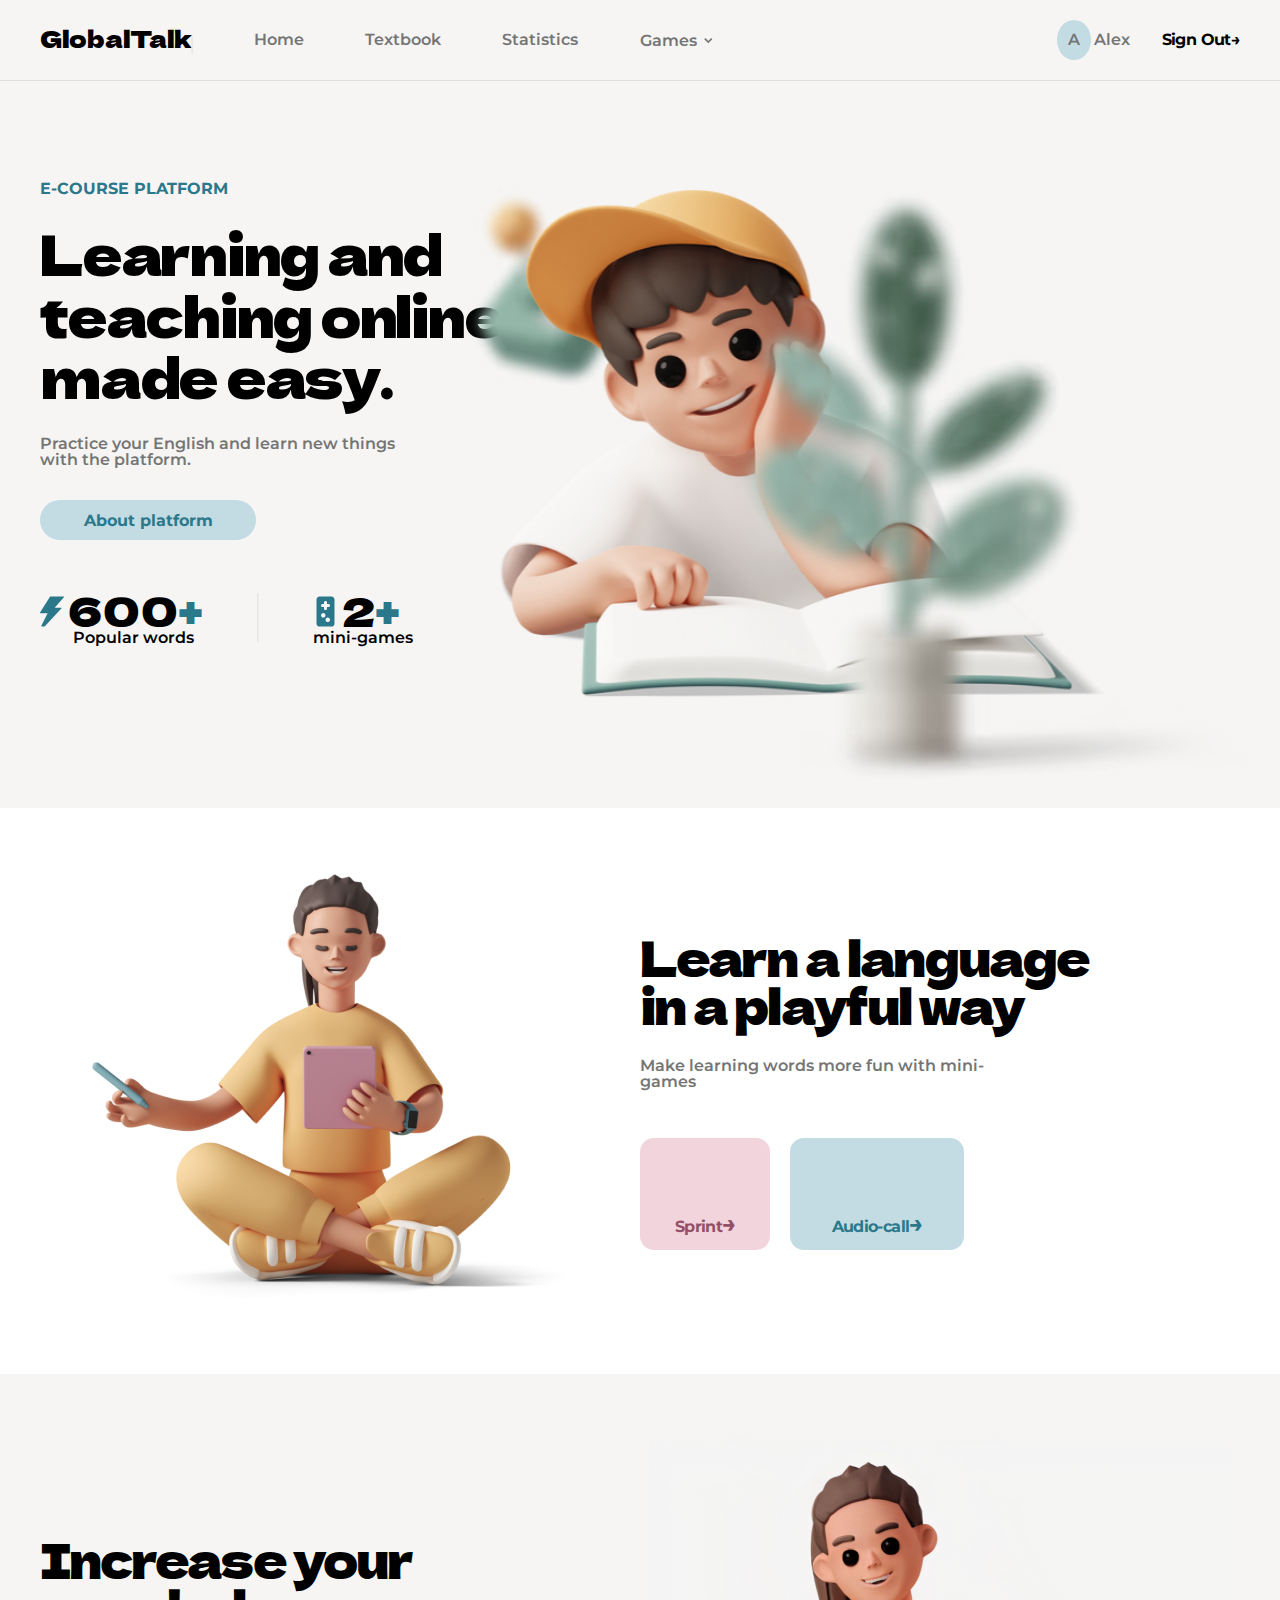
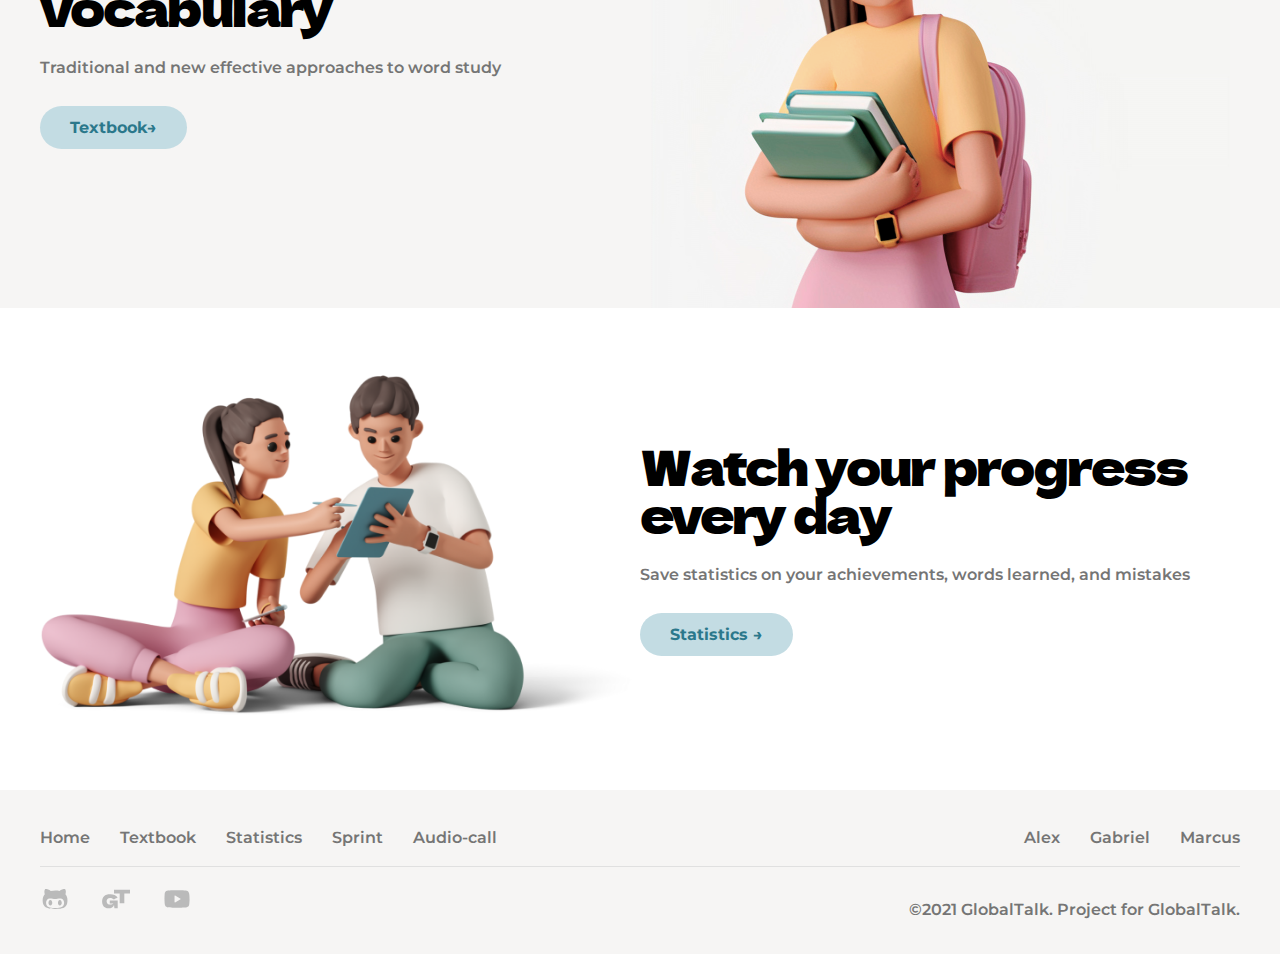
==== commit 8ec236f5: "25.10 commit" ====
--- a/index.html
+++ b/index.html
@@ -16,16 +16,8 @@
     <header class="header">
         <div class="container">
             <nav class="nav">
-                <div class="hamburger-menu">
-                    <label class="menu__btn">
-                        <input type="checkbox" id="menu__toggle">
-                        <span></span>
-                    </label>
-                </div>
+                <a href="#" class="logo">GlobalTalk</a>
                 <ul class="nav__list">
-                    <li class="logo">
-                        <a href="#">GlobalTalk</a>
-                    </li>
                     <li class="slash">
                         <svg xmlns="http://www.w3.org/2000/svg" width="2" height="18" viewBox="0 0 2 18" fill="none">
                             <path d="M1.04761 0.567383V17.4326" stroke="#E0E0E0" stroke-width="1.20466"/>
@@ -64,6 +56,11 @@
                     </a>
                     <a href="#" class="sign__in">Sign Out→</a>
                 </span>
+                <div class="burger">
+                    <span class= "burger__span"></span>
+                    <span class= "burger__span"></span>
+                    <span class= "burger__span"></span>
+                </div>
             </nav>        
         </div>
     </header>
--- a/css/style.min.css
+++ b/css/style.min.css
@@ -1 +1 @@
-html,body,div,span,applet,object,iframe,h1,h2,h3,h4,h5,h6,p,blockquote,pre,a,abbr,acronym,address,big,cite,code,del,dfn,em,img,ins,kbd,q,s,samp,small,strike,strong,sub,sup,tt,var,b,u,i,center,dl,dt,dd,ol,ul,li,fieldset,form,label,legend,table,caption,tbody,tfoot,thead,tr,th,td,article,aside,canvas,details,embed,figure,figcaption,footer,header,hgroup,main,menu,nav,output,ruby,section,summary,time,mark,audio,video{margin:0;padding:0;border:0;font-size:100%;font:inherit;vertical-align:baseline}article,aside,details,figcaption,figure,footer,header,hgroup,main,menu,nav,section{display:block}*[hidden]{display:none}body{line-height:1}menu,ol,ul{list-style:none}blockquote,q{quotes:none}blockquote:before,blockquote:after,q:before,q:after{content:"";content:none}table{border-collapse:collapse;border-spacing:0}html{box-sizing:border-box;font-size:16px}*,*:after,*:before{box-sizing:inherit}body{margin:0}a{text-decoration:none;color:inherit}img{max-width:100%}.header{background-color:#f6f5f4;border-bottom:1px solid #e0e0e0}.container{display:block;margin:0 auto;max-width:1200px}.nav{max-width:100%;display:flex;justify-content:space-between;align-items:center}.hamburger-menu{display:none}.nav__list{margin:24px 0 24px 0;width:50%;display:flex;align-items:center;justify-content:space-between;list-style-type:none}.nav__list .logo a{font-family:Dela Gothic One,sans-serif;font-style:normal;font-weight:400;font-size:1.5em;color:#000}.nav__list .logo::after{content:"";display:block;height:5px;color:#e0e0e0}.nav__list .nav__item a{font-family:Montserrat,sans-serif;font-size:1em;font-weight:600;color:#757575}.nav__list .nav__item>a:hover{transition:linear 300ms;color:#000}.games__menu{display:none}.nav__item.active .games__menu{font-family:Montserrat;font-size:1em;font-style:normal;font-weight:600;color:#757575;display:flex;flex-direction:column;position:absolute;z-index:5;top:10%;width:200px;border-radius:5%;padding:2%;background-color:#fff;color:#757575;row-gap:20px}.games-item{row-gap:20px}.account{display:flex;justify-content:flex-end;align-items:center;width:50%}.account__data{width:20%;padding-right:6%;display:flex;justify-content:center;align-items:center}.account__logo{background-color:#c3dce3;background-repeat:no-repeat;background-size:cover;border-radius:100%;width:40px;height:40px;margin-right:5%;font-family:Montserrat,sans-serif;font-weight:600;font-size:1em;color:#757575;display:flex;justify-content:center;align-items:center}.account__logo:hover{border:4px solid rgba(100,100,100,.1)}.name{font-family:Montserrat,sans-serif;font-weight:600;font-size:1em;color:#757575}.name:hover{transition:linear 300ms;color:#000}.sign__in{font-family:Montserrat,sans-serif;font-weight:700;font-size:1em;color:#000;letter-spacing:-0.64px}.learning{position:relative;padding-top:100px;background-color:#f6f5f4}.learning__content{display:flex;flex-direction:column;max-width:45%}.heading__blue{font-family:Montserrat;font-size:1em;font-style:normal;font-weight:700;color:#2b788b;text-transform:uppercase}.big__header__learning{font-family:Dela Gothic One;font-size:3.5em;font-style:normal;font-weight:400;line-height:1.1;letter-spacing:-2.24px;margin-top:24px;margin-bottom:0}.descr{font-family:Montserrat;font-size:1em;font-style:normal;font-weight:600;color:#757575;margin-bottom:0;max-width:70%;margin-top:30px}.about__btn{border-radius:100px;background-color:#c3dce3;display:flex;justify-content:center;align-items:center;color:#2b788b;font-family:Montserrat;font-size:1em;font-style:normal;font-weight:700;padding:2% 5%;max-width:35%;border:none;cursor:pointer;max-width:40%;padding:2% 0;margin-top:32px}.about__btn:hover{box-shadow:4px 4px 4px 4px #2b788b;transition:300ms ease}.about__btn:active{box-shadow:.5px .5px .5px .5px #235764;transition:600ms ease}.words{font-family:Dela Gothic One;font-size:2.5em;font-style:normal;font-weight:400}.bluetext{color:#2b788b}.stat__descr{font-family:Montserrat;font-size:1em;font-style:normal;font-weight:600}.pop__words-descr{padding-left:20%}.stat__mainPG{margin:50px 0 30% 0;display:flex;flex-direction:row;align-items:center;justify-content:flex-start;gap:10%}.learning__pic{width:55%;position:absolute;top:109px}.boy__learning{position:absolute;top:20%;transform:translateX(75%);z-index:1}.front__plant{position:absolute;top:20%;transform:translateX(120%);z-index:2}.backtoy{position:absolute;z-index:0;right:15%;animation:3000ms linear infinite animMove}@keyframes animMove{0%{transform:translateY(60%)}25%{transform:translateY(70%)}50%{transform:translateY(100%)}75%{transform:translateY(70%)}100%{transform:translateY(60%)}}.girlLearns{background-color:#fff}.girlLearns__content{display:flex;align-items:center}.girl_girlLearns{max-width:50%;margin:5% auto 5% auto}.girlLearns__text{display:flex;flex-direction:column;flex-wrap:wrap;justify-content:center;align-items:flex-start;row-gap:30px;max-width:50%}.girlLearns__subtitle{font-family:Dela Gothic One;font-size:3em;font-style:normal;font-weight:400;line-height:100%;letter-spacing:-1.92px;color:#000;max-width:76%}.girlLearns__descr{font-family:Montserrat;font-size:1em;font-style:normal;font-weight:600;color:#757575;max-width:65%}.girlLearns__cards{width:100%;display:flex;flex-direction:row;flex-grow:1;justify-content:flex-start;align-items:center;-moz-column-gap:3.333%;column-gap:3.333%;margin-top:3%}.sneakers{position:relative;height:112px;display:flex;flex-direction:column;justify-content:flex-end;align-items:center;border-radius:14px;font-family:Montserrat;font-size:16px;font-style:normal;font-weight:700;line-height:100%;letter-spacing:-0.64px;padding-bottom:2.5%;background-color:#f2d4dc;color:#945069;width:21.7%}.speaker{position:relative;height:112px;display:flex;flex-direction:column;justify-content:flex-end;align-items:center;border-radius:14px;font-family:Montserrat;font-size:16px;font-style:normal;font-weight:700;line-height:100%;letter-spacing:-0.64px;padding-bottom:2.5%;background-color:#c3dce3;color:#2b788b;width:29%}.arrow{font-size:1.5em}.sneakers__img{position:absolute;z-index:2;transform:translateY(-20%);transition:transform 300ms ease}.sneakers__img:hover{transform:scale(1.3) translateY(-22%)}.speaker__img{position:absolute;z-index:2;transform:translateY(-20%);transition:transform 300ms ease}.speaker__img:hover{transform:scale(1.3) translateY(-22%)}.increase{background-color:#f6f5f4}.increase__subtitle{font-family:Dela Gothic One;font-size:3em;font-style:normal;font-weight:400;line-height:100%;letter-spacing:-1.92px;color:#000}.increase__descr{font-family:Montserrat;font-size:1em;font-style:normal;font-weight:600;color:#757575}.textbook{border-radius:100px;background-color:#c3dce3;display:flex;justify-content:center;align-items:center;color:#2b788b;font-family:Montserrat;font-size:1em;font-style:normal;font-weight:700;padding:2% 5%;max-width:35%;border:none;cursor:pointer}.textbook:hover{box-shadow:4px 4px 4px 4px #2b788b;transition:300ms ease}.textbook:active{box-shadow:.5px .5px .5px .5px #235764;transition:600ms ease}.increase__content{display:flex;align-items:center}.increase__text{display:flex;flex-direction:column;flex-wrap:wrap;justify-content:center;align-items:flex-start;row-gap:30px;max-width:50%}.increase__girl{max-width:50%;margin:5% auto 5% auto}.watchProgress{background-color:#fff}.watchProgress__content{display:flex;align-items:center}.watchProgress__couple{max-width:50%;margin:5% auto 5% auto}.watchProgress__text{display:flex;flex-direction:column;flex-wrap:wrap;justify-content:center;align-items:flex-start;row-gap:30px;max-width:50%}.watchProgress__subtitle{font-family:Dela Gothic One;font-size:3em;font-style:normal;font-weight:400;line-height:100%;letter-spacing:-1.92px;color:#000}.watchProgress__descr{font-family:Montserrat;font-size:1em;font-style:normal;font-weight:600;color:#757575}.statistics{border-radius:100px;background-color:#c3dce3;display:flex;justify-content:center;align-items:center;color:#2b788b;font-family:Montserrat;font-size:1em;font-style:normal;font-weight:700;padding:2% 5%;max-width:35%;border:none;cursor:pointer}.statistics:hover{box-shadow:4px 4px 4px 4px #2b788b;transition:300ms ease}.statistics:active{box-shadow:.5px .5px .5px .5px #235764;transition:600ms ease}.footer{background-color:#f6f5f4}.upperFooter,.lowerFooter{display:flex;align-items:center;justify-content:space-between;flex-direction:row}.upperFooter{border-bottom:1px solid #e0e0e0}.upperFooter__list,.lowerFooter__list{font-family:Montserrat;font-size:1em;font-style:normal;font-weight:600;color:#757575;display:flex;align-items:center;flex-direction:row;-moz-column-gap:30px;column-gap:30px}.upperFooter__list{padding:40px 0 20px 0}.lowerFooter__list{padding:20px 0 40px 0}.lowerList-item>a:hover,.upperList-item>a:hover{transition:linear 300ms;color:#000}.rights{font-family:Montserrat;font-size:1em;font-style:normal;font-weight:600;color:#757575}.footerIcon:hover{transition:linear 300ms;fill:#000}@media screen and (max-width: 1024px){.hamburger-menu{display:block}#menu__toggle{width:0;height:0;position:absolute;opacity:0}.menu__btn{display:flex;align-items:center;position:fixed;top:25px;right:20px;width:26px;height:26px;cursor:pointer;z-index:5}.menu__btn>span,.menu__btn>span::before,.menu__btn>span::after{display:block;position:absolute;width:100%;height:2px;background-color:#616161}.menu__btn>span::before{content:" ";top:-8px}.menu__btn>span::after{content:" ";top:8px}.nav__list,.account{display:block;position:fixed;visibility:hidden;top:0;left:-100%;width:300px;height:100%}.nav__item{display:block;padding:12px 14px}.nav__item:hover{background-color:#cfd8dc}#menu__toggle:checked~.menu__btn>span{transform:rotate(45deg)}#menu__toggle:checked~.menu__btn>span::before{top:0;transform:rotate(0)}#menu__toggle:checked~.menu__btn>span::after{top:0;transform:rotate(90deg)}#menu__toggle:checked~.nav__list,#menu__toggle:checked~.account{visibility:visible;right:0}.container{max-width:1024px}.account__logo{width:30px;height:30px;margin-right:.5%}.nav,.increase,.watchProgress,.footer{padding:0 30px}.learning{padding:50px 30px 0 30px}.big__header__learning{margin-top:0}.descr,.about__btn{margin-top:25px}.about__btn{margin-bottom:70px}.stat__mainPG{display:none}.front__plant{max-width:60%;transform:translateX(125%);margin-top:30px}.boy__learning{max-width:75%;transform:translateX(55%)}.backtoy{max-width:60%;position:absolute;z-index:0;right:35%;animation:3000ms linear infinite animMoveSmallPC}@keyframes animMoveSmallPC{0%{transform:translateY(30%)}25%{transform:translateY(40%)}50%{transform:translateY(70%)}75%{transform:translateY(40%)}100%{transform:translateY(30%)}}.learning__pic{transform:translateX(41%)}.statistics{max-width:60%}}@media screen and (max-width: 768px){img{max-width:60%}.hamburger-menu{display:block}#menu__toggle{width:0;height:0;position:absolute;opacity:0}.menu__btn{display:flex;align-items:center;position:fixed;top:25px;right:20px;width:26px;height:26px;cursor:pointer;z-index:5}.menu__btn>span,.menu__btn>span::before,.menu__btn>span::after{display:block;position:absolute;width:100%;height:2px;background-color:#616161}.menu__btn>span::before{content:" ";top:-8px}.menu__btn>span::after{content:" ";top:8px}.nav__list,.account{display:block;position:fixed;visibility:hidden;top:0;left:-100%;width:300px;height:100%}.nav__item{display:block;padding:12px 14px}.nav__item:hover{background-color:#cfd8dc}#menu__toggle:checked~.menu__btn>span{transform:rotate(45deg)}#menu__toggle:checked~.menu__btn>span:before{top:0;transform:rotate(0)}#menu__toggle:checked~.menu__btn>span:after{top:0;transform:rotate(90deg)}#menu__toggle:checked~.nav__list,#menu__toggle:checked~.account,#menu__toggle:checked~.hamburger-menu{visibility:visible;right:0}.upperFooter{display:none}.learning__content{max-width:100%}.learning__pic{width:60%;position:absolute;top:350px;transform:translateX(5%)}.about__btn{margin-bottom:50%}.girlLearns__text{row-gap:20px}.girlLearns__subtitle{margin-top:8%}.girlLearns__cards{margin-bottom:5%}.sneakers__img{max-width:100%;transform:translateY(-35%)}.watchProgress__text{row-gap:20px;margin-top:5%}.textbook{max-width:50%}.statistics{margin-bottom:25%}.lowerFooter__list{padding:20px 0 20px 0}}@media screen and (max-width: 320px){.hamburger-menu{display:block}#menu__toggle{width:0;height:0;position:absolute;opacity:0}.menu__btn{display:flex;align-items:center;position:fixed;top:25px;right:20px;width:26px;height:26px;cursor:pointer;z-index:5}.menu__btn>span,.menu__btn>span::before,.menu__btn>span::after{display:block;position:absolute;width:100%;height:2px;background-color:#616161}.menu__btn>span::before{content:" ";top:-8px}.menu__btn>span::after{content:" ";top:8px}.nav__list,.account{display:block;position:fixed;visibility:hidden;top:0;left:-100%;width:300px;height:100%}.nav__item{display:block;padding:12px 14px}.nav__item:hover{background-color:#cfd8dc}#menu__toggle:checked~.menu__btn>span{transform:rotate(45deg)}#menu__toggle:checked~.menu__btn>span:before{top:0;transform:rotate(0)}#menu__toggle:checked~.menu__btn>span:after{top:0;transform:rotate(90deg)}#menu__toggle:checked~.nav__list,#menu__toggle:checked~.account{visibility:visible;right:0}.girlLearns__content,.increase__content,.watchProgress__content{display:flex;flex-direction:column;align-items:center}.big__header__learning{font-size:1.7em}.girlLearns__subtitle,.increase__subtitle,.watchProgress__subtitle{font-size:1.5em;letter-spacing:-0.92px}.heading__blue{margin-top:30px}.learning__pic{width:60%;position:absolute;top:50px;transform:translateX(5%)}.learning__content{display:flex;flex-direction:column;align-items:flex-start;padding-top:115px}.descr{margin-top:10px;align-self:flex-start}.about__btn{max-width:70%;padding:2% 10%;margin-bottom:20px}.boy__learning{max-width:75%;transform:translateX(45%)}.front__plant{max-width:60%;transform:translateX(125%);margin-top:20px}.backtoy{max-width:35%;position:absolute;z-index:0;right:46%;animation:none}.girlLearns__text{display:flex;flex-direction:column;flex-wrap:wrap;justify-content:center;align-items:center;max-width:100%}.girlLearns__subtitle{letter-spacing:-0.92px}.girlLearns__descr{font-size:.79em;max-width:76%}.girlLearns__cards{justify-content:center;align-items:center}.sneakers{width:30.7%}.speaker{position:relative;height:112px;display:flex;flex-direction:column;justify-content:flex-end;align-items:center;border-radius:14px;font-family:Montserrat;font-size:16px;font-style:normal;font-weight:700;line-height:100%;letter-spacing:-0.64px;padding-bottom:2.5%;background-color:#c3dce3;color:#2b788b;width:30.7%}.speaker__img{transform:translateY(-65%)}.speaker__descr{padding-left:25px}.increase__text,.watchProgress__text{display:flex;flex-direction:column;flex-wrap:wrap;row-gap:30px;max-width:100%}.increase_-text{order:2}.textbook,.statistics{max-width:70%;padding:5% 10%;margin-bottom:20px}.lowerFooter{flex-direction:column}.rights{font-size:.7em}}.gameBackground{background-color:#f6f5f4;display:flex;justify-content:center;align-items:center}.game__content{position:relative;display:flex;background-color:#fff;max-width:700px;height:400px;padding:20px 40px;margin:100px;border-radius:14px}.sprintGirl{max-width:35%}.game__text{display:flex;flex-direction:column;max-width:65%}.games__heading{display:flex;align-items:center;justify-content:flex-start}.gamesBigHeading{font-family:Dela Gothic One;font-size:3.5em;font-style:normal;font-weight:400;line-height:1.1;letter-spacing:-2.24px;margin-top:24px;margin-bottom:0}.games__addBlueEl{color:#2b788b;background-color:#c3dce3;font-family:Montserrat;font-size:.8em;font-style:normal;font-weight:600;line-height:140%;letter-spacing:-0.48px;padding:4px 8px;margin:5% 0 0 3%;border-radius:6px}.gamesdescr{font-family:Montserrat;font-size:1em;font-style:normal;font-weight:600;color:#757575;margin-top:5%}.chooseLevel{font-family:Montserrat;font-size:1em;font-style:normal;font-weight:600;color:#757575;margin-top:7%}.label-form{display:flex;height:10%;margin-bottom:5%}label{cursor:pointer}.real-radio{width:0;height:0;position:absolute;opacity:0}.levels{display:flex;align-items:center;-moz-column-gap:24px;column-gap:24px}.level__item{display:flex;align-items:center;justify-content:center;width:47px;height:46px;padding:14px 13px;background:rgba(0,0,0,0);border:3px solid;border-radius:100%;cursor:pointer;font-family:Montserrat;font-size:16px;font-style:normal;font-weight:700;line-height:100%;letter-spacing:-0.64px}.level__item-green{color:#639b6d;border-color:#639b6d}.level__item-green:hover{background-color:rgba(99,155,109,.3)}.level__item-yellow{color:#c4a24c;border-color:#c4a24c}.level__item-yellow:hover{background-color:rgba(196,162,76,.3)}.level__item-red{color:#cb5b43;border-color:#cb5b43}.level__item-red:hover{background-color:rgba(203,91,67,.3)}.level__item-darkRed{color:#a95151;border-color:#a95151}.level__item-darkRed:hover{background-color:rgba(169,81,81,.3)}.level__item-purple{color:#a15993;border-color:#a15993}.level__item-purple:hover{background-color:rgba(161,89,147,.3)}.level__item-blue{color:#5996a5;border-color:#5996a5}.level__item-blue:hover{background-color:rgba(89,150,165,.3)}.real-radio:checked+.level__item-green{background-color:rgba(99,155,109,.3)}.real-radio:checked+.level__item-yellow{background-color:rgba(196,162,76,.3)}.real-radio:checked+.level__item-red{background-color:rgba(203,91,67,.3)}.real-radio:checked+.level__item-darkRed{background-color:rgba(169,81,81,.3)}.real-radio:checked+.level__item-purple{background-color:rgba(161,89,147,.3)}.real-radio:checked+.level__item-blue{background-color:rgba(89,150,165,.3)}.getStarted{max-width:35%;background-color:#2b788b;border:none;border-radius:100px;padding:3.5% 5.5%;margin-top:5%;cursor:pointer;color:#fff;font-family:Montserrat;font-size:1em;font-style:normal;font-weight:700;line-height:100%;letter-spacing:-0.64px}.getStarted:hover{box-shadow:3px 3px 3px 3px #235764;transition:300ms ease}.getStarted:active{box-shadow:1.5px 1.5px 1.5px 1.5px #235764}.audiocallHeading{font-size:3em}.note__first{position:absolute;z-index:5;top:40px;left:30px}.note__second{position:absolute;z-index:5;top:10px;left:150px}.note__third{position:absolute;z-index:5;top:75px;left:180px}.textbook-page{padding-top:40px;background-color:#f6f5f4}.textbook__header{position:relative;z-index:2;display:flex;align-items:center;justify-content:space-between;width:100%;background-color:#fff;border-radius:14px}.header-radios{display:flex;align-items:center;justify-content:space-between;width:36%;height:84px;padding:20px}.header-radio-first,.header-radio-second{color:#757575;font-family:Dela Gothic One;font-size:26px;font-style:normal;font-weight:400;line-height:100%;letter-spacing:-1.04px}.radio__descr-first,.radio__descr-second{vertical-align:middle;position:relative}.radio__descr-first::after{position:absolute;top:7px;left:190px;content:" ";display:block;width:1.219px;height:32px;background-color:#e0e0e0}.radio__descr-first span{margin-left:5px}.radio__descr-second{display:block;position:relative}.svg-book{position:absolute;top:1px;left:-41px}.real-radio:checked+.radio__descr-first .svg-hat path,.real-radio:checked+.radio__descr-second .svg-book path,.real-radio:checked+.radio__descr-first span,.real-radio:checked+.radio__descr-second span{fill:#000;color:#000;font-family:Dela Gothic One;font-style:normal;font-weight:400;line-height:100%;letter-spacing:-1.04px}.textbook-header__cards{width:64%;display:flex;flex-direction:row;align-items:center;justify-content:flex-end;-moz-column-gap:10px;column-gap:10px;padding:20px}.textbook-sneakers{position:relative;height:112px;display:flex;flex-direction:column;justify-content:flex-end;align-items:center;border-radius:14px;font-family:Montserrat;font-size:16px;font-style:normal;font-weight:700;line-height:100%;letter-spacing:-0.64px;padding-bottom:2.5%;background-color:#f2d4dc;color:#945069;border-radius:14px;width:150px;height:44px;padding:0;display:flex;align-items:center;justify-content:center;flex-direction:row;background-image:url("../images/sneakers__pink.svg");background-size:63px;background-repeat:no-repeat;background-position:-19%}.textbook-speaker{position:relative;height:112px;display:flex;flex-direction:column;justify-content:flex-end;align-items:center;border-radius:14px;font-family:Montserrat;font-size:16px;font-style:normal;font-weight:700;line-height:100%;letter-spacing:-0.64px;padding-bottom:2.5%;background-color:#c3dce3;color:#2b788b;border-radius:14px;width:170px;height:44px;padding:0;display:flex;align-items:center;justify-content:center;flex-direction:row;background-image:url("../images/speaker.svg");background-size:53px;background-repeat:no-repeat;background-position:-7%}.textbook-sneakers__img{position:absolute;left:-7%;width:44px;z-index:0}.textbook-speaker__img{width:44px;z-index:0}.speaker__descr-textbook{padding-left:20px}.settings-btn{display:none}.settings{display:flex;align-items:center;justify-content:center;width:40px;height:40px;border:none;border-radius:4px;cursor:pointer;background-image:url(../images/settings_default.svg)}.settings:hover{box-shadow:.5px .5px 1px 1px #757575;transition:300ms ease}.check_pic{width:100%;height:100%}.settings-btn:checked~.settings-dropdown{display:flex}.settings-btn:checked+.check_pic{background-image:url(../images/settings_checked.svg)}.settings-dropdown{display:none;flex-direction:column;row-gap:20px;position:absolute;top:78px;left:65%;z-index:5;background-color:#fff;border-radius:14px;border:1px solid #f6f5f4;padding:20px;box-shadow:0px 11.4490642548px 11.4490642548px 0px rgba(52,41,39,.04),0px 11.4490642548px 68.6943969727px 0px rgba(52,41,39,.04),0px 68.6943969727px 68.6943969727px 0px rgba(52,41,39,.04),0px 91.5925140381px 91.5925140381px 0px rgba(52,41,39,.04),0px 183.1850280762px 183.1850280762px 0px rgba(52,41,39,.12),0px 343.4719543457px 343.4719543457px 0px rgba(52,41,39,.08)}.check{padding-left:1.2em;color:#828282;font-family:Montserrat;font-size:1em;font-style:normal;font-weight:600;line-height:100%;vertical-align:middle}.check__box{-webkit-appearance:none;-moz-appearance:none;appearance:none}.checkSpan{position:absolute;margin-left:-2em;width:1.25em;height:1.25em;background-image:url(../images/Checkbox_off.svg)}.check__box:checked+.checkSpan{background-image:url(../images/Checkbox_checked.svg)}.ChooseALevel{display:flex;align-items:center;justify-content:center}.small-container{width:890px;display:block;margin:0 auto}.levelForm{display:flex;align-items:center;justify-content:center;-moz-column-gap:40px;column-gap:40px;margin-top:40px}.levelForm-item{display:flex;align-items:center;-moz-column-gap:12px;column-gap:12px}.levelname{color:#757575;font-family:Dela Gothic One;font-size:1.6em;font-style:normal;font-weight:400;line-height:100%;letter-spacing:-1.04px}.difficulty{font-family:Montserrat;font-size:.85em;font-style:normal;font-weight:600;line-height:140%;letter-spacing:-0.48px;padding:8px}.difficulty-easy{color:#639b6d;background-color:rgba(99,155,109,.3);border-radius:4px}.difficulty-medium{color:#c4a24c;background-color:rgba(196,162,76,.3);border-radius:4px}.difficulty-hard{color:#cb5b43;background-color:rgba(203,91,67,.3);border-radius:4px}.radio-levels{width:0;height:0;position:absolute;opacity:0}.radio-levels:checked+.levelname{color:#000}.radio-levels:checked+.levelForm-item{border-bottom:1px solid #000}.radio-levels:checked+.levelname+.difficulty-easy{background-color:#639b6d;color:#f6f5f4}.radio-levels:checked+.levelname+.difficulty-medium{background-color:#c4a24c;color:#f6f5f4}.radio-levels:checked+.levelname+.difficulty-hard{background-color:#cb5b43;color:#f6f5f4}.cardOfWord{width:100%;display:flex;align-items:center;margin-top:40px;background-color:#fff;border-radius:14px}.cardOfWord__img-first{background-repeat:no-repeat;background-size:cover;width:38%;border-top-left-radius:14px;border-bottom-left-radius:14px;height:336px;background-image:url(../images/src/CardOfWord__1.png)}.cardOfWord__img-second{background-repeat:no-repeat;background-size:cover;width:38%;border-top-left-radius:14px;border-bottom-left-radius:14px;height:336px;background-image:url(../images/src/CardOfWord__2.png)}.cardOfWord__img-third{background-repeat:no-repeat;background-size:cover;width:38%;border-top-left-radius:14px;border-bottom-left-radius:14px;height:336px;background-image:url(../images/src/CardOfWord__1.png)}.cardOfWord__desr{display:flex;flex-direction:column;align-items:space-between;justify-content:center;width:80%;row-gap:20px;padding:40px}.cardOfWord__word{display:flex;justify-content:space-between}.word,.slash{color:#000;font-family:Dela Gothic One;font-size:32px;font-style:normal;font-weight:400;line-height:100%;letter-spacing:-1.28px}.synonym{color:#757575;font-family:Dela Gothic One;font-size:32px;font-style:normal;font-weight:400;line-height:100%;letter-spacing:-1.28px}.voice_prounance{display:flex;justify-content:center;align-items:center;background-color:#f6f5f4;border:none;width:40px;height:40px;cursor:pointer}.voice_prounance:hover{box-shadow:1.5px 1.5px 1.5px 1.5px #757575;transition:300ms ease}.voice_prounance:active{box-shadow:1.2px 1.2px 1.2px 1.2px #757575}.transcriptionAndState{display:flex;align-items:center;justify-content:flex-start;-moz-column-gap:10px;column-gap:10px}.transcription{color:#000;font-family:Montserrat;font-size:1.1em;font-style:normal;font-weight:600;line-height:140%;letter-spacing:.72px}.word__statement-compound{display:none;width:100px;background-color:#cb5b43;padding:4px 12px;border:none;border-radius:4px;color:#f6f5f4;font-family:Montserrat;font-size:.9em;font-style:normal;font-weight:600;line-height:140%;letter-spacing:-0.56px}.word__statement-learned{display:none;background-color:#639b6d;padding:4px 12px;border:none;border-radius:4px;color:#f6f5f4;font-family:Montserrat;font-size:.9em;font-style:normal;font-weight:600;line-height:140%;letter-spacing:-0.56px}.word__meaning{color:#000;font-family:Montserrat;font-size:1em;font-style:normal;font-weight:500;line-height:150%;letter-spacing:-0.64px;border-bottom:1px solid #e0e0e0;padding-bottom:12px}.word__example{color:#757575;font-family:Montserrat;font-size:1em;font-style:normal;font-weight:500;line-height:150%;letter-spacing:-0.64px;padding-bottom:45px}.cardOfWord__desr{position:relative}.addTheWord{position:absolute;top:280px;left:27px;width:475px}.addToLearned{position:relative;width:100%;margin-top:20px}.addToDictionary{position:relative;width:100%;margin-top:20px}.addToLearned-btn{padding:12px 20px;border:none;border-radius:100px;background-color:#639b6d;color:#f6f5f4;font-family:Montserrat;font-size:1em;font-style:normal;font-weight:700;line-height:100%;letter-spacing:-0.64px;cursor:pointer}.addToLearned__check,.addToDictionary__check{-webkit-appearance:none;-moz-appearance:none;appearance:none}.addToLearned__check:checked+.addToLearned-btn{background-color:rgba(99,155,109,.3);color:#639b6d;padding:12px 10px}.addToDictionary-btn{padding:12px 20px;border:none;border-radius:100px;background-color:#cb5b43;color:#f6f5f4;font-family:Montserrat;font-size:1em;font-style:normal;font-weight:700;line-height:100%;letter-spacing:-0.64px;cursor:pointer}.addToDictionary__check:checked+.addToDictionary-btn{background-color:rgba(203,91,67,.3);color:#cb5b43;padding:12px 10px}.textbook_pages{display:flex;justify-content:center;align-items:center;-moz-column-gap:24px;column-gap:24px;margin-top:40px}.page_link{height:44px;width:44px;border-radius:50%;border:3px solid #2b788b;color:#5996a5;background-color:rgba(0,0,0,0);display:flex;align-items:center;justify-content:center;cursor:pointer;font-family:Montserrat;font-size:1em;font-style:normal;font-weight:700;line-height:100%;letter-spacing:-0.64px}.page_link:hover{background-color:#2b788b;color:#fff}.dictionary-nowords{display:flex;margin-top:40px;padding:40px;background-color:#fff;border:none;border-radius:14px;box-shadow:0px 22.89813px 45.79626px -11.44906px rgba(52,41,39,.08)}.nowords__pic{max-width:40%}.nowords__content{padding-left:30px;display:flex;flex-direction:column;align-items:flex-start;justify-content:center}.nowords__heading{font-family:Dela Gothic One;font-size:3em;font-style:normal;font-weight:400;line-height:100%;letter-spacing:-1.92px;color:#000;font-size:2em;letter-spacing:-1.28px}.nowords__descr{font-family:Montserrat;font-size:1em;font-style:normal;font-weight:600;color:#757575;margin-top:1em;letter-spacing:-0.64px}.toTextbook{border-radius:100px;background-color:#c3dce3;display:flex;justify-content:center;align-items:center;color:#2b788b;font-family:Montserrat;font-size:1em;font-style:normal;font-weight:700;padding:2% 5%;max-width:35%;border:none;cursor:pointer;margin-top:40px}.toTextbook:hover{box-shadow:4px 4px 4px 4px #2b788b;transition:300ms ease}.toTextbook:active{box-shadow:.5px .5px .5px .5px #235764;transition:600ms ease}.words__storage{display:flex;flex-direction:column}.dictionary{display:none}.statisticsPage{background-color:#f6f5f4}.statistics__container{width:1180px;display:block;margin:0 auto}.stat__checkboxes{display:flex;align-items:center;justify-content:center;-moz-column-gap:20px;column-gap:20px;margin-bottom:40px;padding-top:100px}.stat__checkboxes-style{width:0;height:0;position:absolute;opacity:0}.stat__checkboxes-style+span{font-family:Dela Gothic One;font-size:1.625em;font-style:normal;font-weight:400;line-height:100%;letter-spacing:-1.04px}.stat__checkboxes-style:checked+span{transition:250ms linear;border-bottom:2px #000 solid;padding-bottom:10px}.statInfo{display:flex;-moz-column-gap:10px;column-gap:10px;padding-bottom:100px;justify-content:center}.statistics__data{max-width:40%;background-color:#fff;border-radius:14px;box-shadow:0px 22.89813px 45.79626px -11.44906px rgba(52,41,39,.08);display:flex;align-items:flex-start;flex-direction:column;justify-content:center;row-gap:20px;padding:40px}.stat__heading{font-family:Dela Gothic One;font-size:3em;font-style:normal;font-weight:400;line-height:100%;letter-spacing:-1.92px;color:#000;font-size:2em;letter-spacing:-1.28px}.stat__subHeading,.stat__number__descr{font-family:Montserrat;font-size:1em;font-style:normal;font-weight:600;color:#757575}.words__stat{display:flex;align-items:center;justify-content:space-between;width:100%}.stat__studied,.stat__answers{display:flex;flex-direction:column;align-items:center;justify-content:center}.stat__studied{margin-right:10px;border-right:1.219px solid;border-color:#e0e0e0;padding-right:13%}.stat__number{color:#000;font-family:Dela Gothic One;font-size:2.5em;font-style:normal;font-weight:400;line-height:100%;letter-spacing:-0.8px}.stat__number>span{color:#2b788b}.sprint__stat,.audiocall__stat{display:flex;width:100%;align-items:center;justify-content:flex-start}.sprint__stat{border-bottom:1.219px solid #e0e0e0;padding-bottom:24px}.stat__column{display:flex;flex-direction:column}.heading__group-stat,.audiocallHeading__group-stat{margin-bottom:16px}.gamesBigHeading-stat{color:#000;font-family:Dela Gothic One;font-size:1.625em;font-style:normal;font-weight:400;line-height:100%;letter-spacing:-1.04px;margin:0}.stat__info{font-family:Montserrat;font-size:1em;font-style:normal;font-weight:600;color:#757575;font-size:.95em;margin-bottom:2px}.stat__info span{font-family:Montserrat;font-size:1em;font-style:normal;font-weight:600;color:#757575;color:#000}.audiocall__speedtask-stat,.sprint__speedtask-stat{margin:0 0 0 8px}.audiocallHeading__group-stat{width:110%}.statistics__graph{max-width:60%;background-color:#fff;border-radius:14px;padding:40px 20px;box-shadow:0px 22.89813px 45.79626px -11.44906px rgba(52,41,39,.08)}+html,body,div,span,applet,object,iframe,h1,h2,h3,h4,h5,h6,p,blockquote,pre,a,abbr,acronym,address,big,cite,code,del,dfn,em,img,ins,kbd,q,s,samp,small,strike,strong,sub,sup,tt,var,b,u,i,center,dl,dt,dd,ol,ul,li,fieldset,form,label,legend,table,caption,tbody,tfoot,thead,tr,th,td,article,aside,canvas,details,embed,figure,figcaption,footer,header,hgroup,main,menu,nav,output,ruby,section,summary,time,mark,audio,video{margin:0;padding:0;border:0;font-size:100%;font:inherit;vertical-align:baseline}article,aside,details,figcaption,figure,footer,header,hgroup,main,menu,nav,section{display:block}*[hidden]{display:none}body{line-height:1}menu,ol,ul{list-style:none}blockquote,q{quotes:none}blockquote:before,blockquote:after,q:before,q:after{content:"";content:none}table{border-collapse:collapse;border-spacing:0}html{box-sizing:border-box;font-size:16px;position:relative}*,*:after,*:before{box-sizing:inherit}body{margin:0}a{text-decoration:none;color:inherit}img{max-width:100%}.header{background-color:#f6f5f4;border-bottom:1px solid #e0e0e0}.container{display:block;margin:0 auto;max-width:1200px}.nav{max-width:100%;display:flex;justify-content:space-between;align-items:center}.burger{display:none;position:relative;z-index:50;align-items:center;justify-content:flex-end;width:30px;height:18px}.burger span{height:2px;width:100%;transform:scale(1);background-color:#000}.burger::before,.burger::after{content:"";position:absolute;height:2px;width:100%;background-color:#000;transition:all .3s ease 0s}.burger::before{top:0}.burger::after{bottom:0}.burger.active span{transform:scale(0)}.burger.active::before{top:50%;transform:rotate(-45deg) translate(0, -50%);background-color:#fff}.burger.active::after{bottom:50%;transform:rotate(45deg) translate(0, 50%);background-color:#fff}.logo{font-family:Dela Gothic One,sans-serif;font-style:normal;font-weight:400;font-size:1.5em;color:#000}.logo::after{content:"";display:block;height:5px;color:#e0e0e0}.nav__list{margin:24px 0 24px 0;width:50%;display:flex;align-items:center;justify-content:space-between;list-style-type:none}.nav__list .nav__item a{font-family:Montserrat,sans-serif;font-size:1em;font-weight:600;color:#757575}.nav__list .nav__item>a:hover{transition:linear 300ms;color:#000}.games__menu{display:none}.nav__item.active .games__menu{font-family:Montserrat;font-size:1em;font-style:normal;font-weight:600;color:#757575;display:flex;flex-direction:column;position:absolute;z-index:5;top:10%;width:200px;border-radius:5%;padding:2%;background-color:#fff;color:#757575;row-gap:20px}.games-item{row-gap:20px}.account{display:flex;justify-content:flex-end;align-items:center;width:50%}.account__data{width:20%;padding-right:6%;display:flex;justify-content:center;align-items:center}.account__logo{background-color:#c3dce3;background-repeat:no-repeat;background-size:cover;border-radius:100%;width:40px;height:40px;margin-right:5%;font-family:Montserrat,sans-serif;font-weight:600;font-size:1em;color:#757575;display:flex;justify-content:center;align-items:center}.account__logo:hover{border:4px solid rgba(100,100,100,.1)}.name{font-family:Montserrat,sans-serif;font-weight:600;font-size:1em;color:#757575}.name:hover{transition:linear 300ms;color:#000}.sign__in{font-family:Montserrat,sans-serif;font-weight:700;font-size:1em;color:#000;letter-spacing:-0.64px}.learning{position:relative;padding-top:100px;background-color:#f6f5f4}.learning__content{display:flex;flex-direction:column;max-width:45%}.heading__blue{font-family:Montserrat;font-size:1em;font-style:normal;font-weight:700;color:#2b788b;text-transform:uppercase}.big__header__learning{font-family:Dela Gothic One;font-size:3.5em;font-style:normal;font-weight:400;line-height:1.1;letter-spacing:-2.24px;margin-top:24px;margin-bottom:0}.descr{font-family:Montserrat;font-size:1em;font-style:normal;font-weight:600;color:#757575;margin-bottom:0;max-width:70%;margin-top:30px}.about__btn{border-radius:100px;background-color:#c3dce3;display:flex;justify-content:center;align-items:center;color:#2b788b;font-family:Montserrat;font-size:1em;font-style:normal;font-weight:700;padding:2% 5%;max-width:35%;border:none;cursor:pointer;max-width:40%;padding:2% 0;margin-top:32px}.about__btn:hover{box-shadow:4px 4px 4px 4px #2b788b;transition:300ms ease}.about__btn:active{box-shadow:.5px .5px .5px .5px #235764;transition:600ms ease}.words{font-family:Dela Gothic One;font-size:2.5em;font-style:normal;font-weight:400}.bluetext{color:#2b788b}.stat__descr{font-family:Montserrat;font-size:1em;font-style:normal;font-weight:600}.pop__words-descr{padding-left:20%}.stat__mainPG{margin:50px 0 30% 0;display:flex;flex-direction:row;align-items:center;justify-content:flex-start;gap:10%}.learning__pic{width:55%;position:absolute;top:109px}.boy__learning{position:absolute;top:20%;transform:translateX(75%);z-index:1}.front__plant{position:absolute;top:20%;transform:translateX(120%);z-index:2}.backtoy{position:absolute;z-index:0;right:15%;animation:3000ms linear infinite animMove}@keyframes animMove{0%{transform:translateY(60%)}25%{transform:translateY(70%)}50%{transform:translateY(100%)}75%{transform:translateY(70%)}100%{transform:translateY(60%)}}.girlLearns{background-color:#fff}.girlLearns__content{display:flex;align-items:center}.girl_girlLearns{max-width:50%;margin:5% auto 5% auto}.girlLearns__text{display:flex;flex-direction:column;flex-wrap:wrap;justify-content:center;align-items:flex-start;row-gap:30px;max-width:50%}.girlLearns__subtitle{font-family:Dela Gothic One;font-size:3em;font-style:normal;font-weight:400;line-height:100%;letter-spacing:-1.92px;color:#000;max-width:76%}.girlLearns__descr{font-family:Montserrat;font-size:1em;font-style:normal;font-weight:600;color:#757575;max-width:65%}.girlLearns__cards{width:100%;display:flex;flex-direction:row;flex-grow:1;justify-content:flex-start;align-items:center;-moz-column-gap:3.333%;column-gap:3.333%;margin-top:3%}.sneakers{position:relative;height:112px;display:flex;flex-direction:column;justify-content:flex-end;align-items:center;border-radius:14px;font-family:Montserrat;font-size:16px;font-style:normal;font-weight:700;line-height:100%;letter-spacing:-0.64px;padding-bottom:2.5%;background-color:#f2d4dc;color:#945069;width:21.7%}.speaker{position:relative;height:112px;display:flex;flex-direction:column;justify-content:flex-end;align-items:center;border-radius:14px;font-family:Montserrat;font-size:16px;font-style:normal;font-weight:700;line-height:100%;letter-spacing:-0.64px;padding-bottom:2.5%;background-color:#c3dce3;color:#2b788b;width:29%}.arrow{font-size:1.5em}.sneakers__img{position:absolute;z-index:2;transform:translateY(-20%);transition:transform 300ms ease}.sneakers__img:hover{transform:scale(1.3) translateY(-22%)}.speaker__img{position:absolute;z-index:2;transform:translateY(-20%);transition:transform 300ms ease}.speaker__img:hover{transform:scale(1.3) translateY(-22%)}.increase{background-color:#f6f5f4}.increase__subtitle{font-family:Dela Gothic One;font-size:3em;font-style:normal;font-weight:400;line-height:100%;letter-spacing:-1.92px;color:#000}.increase__descr{font-family:Montserrat;font-size:1em;font-style:normal;font-weight:600;color:#757575}.textbook{border-radius:100px;background-color:#c3dce3;display:flex;justify-content:center;align-items:center;color:#2b788b;font-family:Montserrat;font-size:1em;font-style:normal;font-weight:700;padding:2% 5%;max-width:35%;border:none;cursor:pointer}.textbook:hover{box-shadow:4px 4px 4px 4px #2b788b;transition:300ms ease}.textbook:active{box-shadow:.5px .5px .5px .5px #235764;transition:600ms ease}.increase__content{display:flex;align-items:center}.increase__text{display:flex;flex-direction:column;flex-wrap:wrap;justify-content:center;align-items:flex-start;row-gap:30px;max-width:50%}.increase__girl{max-width:50%;margin:5% auto 0 auto}.watchProgress{background-color:#fff}.watchProgress__content{display:flex;align-items:center}.watchProgress__couple{max-width:50%;margin:5% auto 5% auto}.watchProgress__text{display:flex;flex-direction:column;flex-wrap:wrap;justify-content:center;align-items:flex-start;row-gap:30px;max-width:50%}.watchProgress__subtitle{font-family:Dela Gothic One;font-size:3em;font-style:normal;font-weight:400;line-height:100%;letter-spacing:-1.92px;color:#000}.watchProgress__descr{font-family:Montserrat;font-size:1em;font-style:normal;font-weight:600;color:#757575}.statistics{border-radius:100px;background-color:#c3dce3;display:flex;justify-content:center;align-items:center;color:#2b788b;font-family:Montserrat;font-size:1em;font-style:normal;font-weight:700;padding:2% 5%;max-width:35%;border:none;cursor:pointer}.statistics:hover{box-shadow:4px 4px 4px 4px #2b788b;transition:300ms ease}.statistics:active{box-shadow:.5px .5px .5px .5px #235764;transition:600ms ease}.footer{background-color:#f6f5f4}.upperFooter,.lowerFooter{display:flex;align-items:center;justify-content:space-between;flex-direction:row}.upperFooter{border-bottom:1px solid #e0e0e0}.upperFooter__list,.lowerFooter__list{font-family:Montserrat;font-size:1em;font-style:normal;font-weight:600;color:#757575;display:flex;align-items:center;flex-direction:row;-moz-column-gap:30px;column-gap:30px}.upperFooter__list{padding:40px 0 20px 0}.lowerFooter__list{padding:20px 0 40px 0}.lowerList-item>a:hover,.upperList-item>a:hover{transition:linear 300ms;color:#000}.rights{font-family:Montserrat;font-size:1em;font-style:normal;font-weight:600;color:#757575}.footerIcon:hover{transition:linear 300ms;fill:#000}@media screen and (max-width: 1024px){.container{max-width:950px}.header{border:none;padding-bottom:.7rem;position:sticky;top:0;z-index:20;width:100%;box-shadow:0px 0px 10px rgba(0,0,0,.5)}.about__btn{display:flex}.slash{display:none}.nav{padding:3% 2% 0 2%}.burger{display:flex;position:absolute;top:30px;right:60px}.nav__list{display:none;flex-direction:column;position:fixed;height:100%;width:100%;top:0;bottom:0;left:0;right:0;z-index:50;overflow-y:auto;padding:50px 40px;background:rgba(0,0,0,.9);margin-top:0}.account{display:none}.open{display:flex;align-items:center;justify-content:flex-start;gap:1rem}.hide__logo{display:none}.account__logo{width:30px;height:30px;margin-right:.5%}.increase,.watchProgress,.footer{padding:0 30px}.learning{padding:50px 30px 0 30px}.big__header__learning{margin-top:0}.descr,.about__btn{margin-top:25px}.about__btn{margin-bottom:70px}.stat__mainPG{display:none}.front__plant{max-width:59%;transform:translateX(125%);margin-top:30px}.boy__learning{max-width:75%;transform:translateX(55%)}.backtoy{max-width:60%;position:absolute;z-index:0;right:35%;animation:3000ms linear infinite animMoveSmallPC}@keyframes animMoveSmallPC{0%{transform:translateY(30%)}25%{transform:translateY(40%)}50%{transform:translateY(70%)}75%{transform:translateY(40%)}100%{transform:translateY(30%)}}.learning__pic{transform:translateX(41%)}.statistics{max-width:60%}.increase__girl{max-width:50%;margin:5% auto 0 auto}}@media screen and (max-width: 768px){img{max-width:60%}.container{max-width:720px}.burger{top:2ch}.nav__item{display:block;padding:12px 14px}.nav__item:hover{background-color:#cfd8dc}.upperFooter{display:none}.learning__content{max-width:100%}.learning__pic{width:60%;position:absolute;top:350px;transform:translateX(5%)}.about__btn{margin-bottom:50%}.girlLearns__text{row-gap:20px}.girlLearns__subtitle{margin-top:8%}.girlLearns__cards{margin-bottom:5%}.sneakers__img{max-width:100%;transform:translateY(-35%)}.watchProgress__text{row-gap:20px;margin-top:5%}.textbook{max-width:50%}.statistics{margin-bottom:25%}.lowerFooter__list{padding:20px 0 20px 0}}@media screen and (max-width: 570px){.boy__learning{transform:translate(50%, 20%)}.backtoy{max-width:37%}.sneakers__img{transform:translateY(-80%)}.speaker__img{transform:translateY(-70%)}.sneakers__descr{font-size:.8rem}.speaker__descr{font-size:.75rem}.increase__text{padding-bottom:2rem}.increase__subtitle{position:relative;z-index:1}.increase__girl{max-width:58%;margin:11% auto 0 -20px;position:relative;z-index:0}.girlLearns__subtitle,.increase__subtitle,.watchProgress__subtitle{font-size:2rem}}@media screen and (max-width: 536px){.boy__learning{transform:translate(50%, 55%)}.front__plant{transform:translateX(125%)}.backtoy{max-width:25%;right:43%;animation:3000ms linear infinite animMoveSmallPC}@keyframes animMoveSmallPC{0%{transform:translateY(30%)}25%{transform:translateY(40%)}50%{transform:translateY(50%)}75%{transform:translateY(40%)}100%{transform:translateY(30%)}}}@media screen and (max-width: 320px){.burger{top:15px;right:15px}.nav__item{display:block;padding:12px 14px}.nav__item:hover{background-color:#cfd8dc}.girlLearns__content,.increase__content,.watchProgress__content{display:flex;flex-direction:column;align-items:center}.big__header__learning{font-size:1.7em}.girlLearns__subtitle,.increase__subtitle,.watchProgress__subtitle{font-size:1.5em;letter-spacing:-0.92px}.heading__blue{margin-top:30px}.learning__pic{width:60%;position:absolute;top:50px;transform:translateX(5%)}.learning__content{display:flex;flex-direction:column;align-items:flex-start;padding-top:115px}.descr{margin-top:10px;align-self:flex-start}.about__btn{max-width:70%;padding:2% 10%;margin-bottom:20px}.boy__learning{max-width:75%;transform:translateX(45%)}.front__plant{max-width:60%;transform:translateX(125%);margin-top:20px}.backtoy{max-width:35%;position:absolute;z-index:0;right:46%;animation:none}.girlLearns__text{display:flex;flex-direction:column;flex-wrap:wrap;justify-content:center;align-items:center;max-width:100%}.girlLearns__subtitle{letter-spacing:-0.92px}.girlLearns__descr{font-size:.79em;max-width:76%}.girlLearns__cards{justify-content:center;align-items:center}.sneakers{width:30.7%}.speaker{position:relative;height:112px;display:flex;flex-direction:column;justify-content:flex-end;align-items:center;border-radius:14px;font-family:Montserrat;font-size:16px;font-style:normal;font-weight:700;line-height:100%;letter-spacing:-0.64px;padding-bottom:2.5%;background-color:#c3dce3;color:#2b788b;width:30.7%}.speaker__img{transform:translateY(-65%)}.speaker__descr{padding-left:25px}.increase__text,.watchProgress__text{display:flex;flex-direction:column;flex-wrap:wrap;row-gap:30px;max-width:100%}.increase_-text{order:2}.textbook,.statistics{max-width:70%;padding:5% 10%;margin-bottom:20px}.lowerFooter{flex-direction:column}.rights{font-size:.7em}}.gameBackground{background-color:#f6f5f4;display:flex;justify-content:center;align-items:center}.game__content{position:relative;display:flex;background-color:#fff;max-width:700px;height:400px;padding:20px 40px;margin:100px;border-radius:14px}.sprintGirl{max-width:35%}.game__text{display:flex;flex-direction:column;max-width:65%}.games__heading{display:flex;align-items:center;justify-content:flex-start}.gamesBigHeading{font-family:Dela Gothic One;font-size:3.5em;font-style:normal;font-weight:400;line-height:1.1;letter-spacing:-2.24px;margin-top:24px;margin-bottom:0}.games__addBlueEl{color:#2b788b;background-color:#c3dce3;font-family:Montserrat;font-size:.8em;font-style:normal;font-weight:600;line-height:140%;letter-spacing:-0.48px;padding:4px 8px;margin:5% 0 0 3%;border-radius:6px}.gamesdescr{font-family:Montserrat;font-size:1em;font-style:normal;font-weight:600;color:#757575;margin-top:5%}.chooseLevel{font-family:Montserrat;font-size:1em;font-style:normal;font-weight:600;color:#757575;margin-top:7%}.label-form{display:flex;height:10%;margin-bottom:5%}label{cursor:pointer}.real-radio{width:0;height:0;position:absolute;opacity:0}.levels{display:flex;align-items:center;-moz-column-gap:24px;column-gap:24px}.level__item{display:flex;align-items:center;justify-content:center;width:47px;height:46px;padding:14px 13px;background:rgba(0,0,0,0);border:3px solid;border-radius:100%;cursor:pointer;font-family:Montserrat;font-size:16px;font-style:normal;font-weight:700;line-height:100%;letter-spacing:-0.64px}.level__item-green{color:#639b6d;border-color:#639b6d}.level__item-green:hover{background-color:rgba(99,155,109,.3)}.level__item-yellow{color:#c4a24c;border-color:#c4a24c}.level__item-yellow:hover{background-color:rgba(196,162,76,.3)}.level__item-red{color:#cb5b43;border-color:#cb5b43}.level__item-red:hover{background-color:rgba(203,91,67,.3)}.level__item-darkRed{color:#a95151;border-color:#a95151}.level__item-darkRed:hover{background-color:rgba(169,81,81,.3)}.level__item-purple{color:#a15993;border-color:#a15993}.level__item-purple:hover{background-color:rgba(161,89,147,.3)}.level__item-blue{color:#5996a5;border-color:#5996a5}.level__item-blue:hover{background-color:rgba(89,150,165,.3)}.real-radio:checked+.level__item-green{background-color:rgba(99,155,109,.3)}.real-radio:checked+.level__item-yellow{background-color:rgba(196,162,76,.3)}.real-radio:checked+.level__item-red{background-color:rgba(203,91,67,.3)}.real-radio:checked+.level__item-darkRed{background-color:rgba(169,81,81,.3)}.real-radio:checked+.level__item-purple{background-color:rgba(161,89,147,.3)}.real-radio:checked+.level__item-blue{background-color:rgba(89,150,165,.3)}.getStarted{max-width:35%;background-color:#2b788b;border:none;border-radius:100px;padding:3.5% 5.5%;margin-top:5%;cursor:pointer;color:#fff;font-family:Montserrat;font-size:1em;font-style:normal;font-weight:700;line-height:100%;letter-spacing:-0.64px}.getStarted:hover{box-shadow:3px 3px 3px 3px #235764;transition:300ms ease}.getStarted:active{box-shadow:1.5px 1.5px 1.5px 1.5px #235764}.audiocallHeading{font-size:3em}.note__first{position:absolute;z-index:5;top:40px;left:30px}.note__second{position:absolute;z-index:5;top:10px;left:150px}.note__third{position:absolute;z-index:5;top:75px;left:180px}.textbook-page{padding-top:40px;background-color:#f6f5f4}.textbook__header{position:relative;z-index:2;display:flex;align-items:center;justify-content:space-between;width:100%;background-color:#fff;border-radius:14px}.header-radios{display:flex;align-items:center;justify-content:space-between;width:36%;height:84px;padding:20px}.header-radio-first,.header-radio-second{color:#757575;font-family:Dela Gothic One;font-size:26px;font-style:normal;font-weight:400;line-height:100%;letter-spacing:-1.04px}.radio__descr-first,.radio__descr-second{vertical-align:middle;position:relative}.radio__descr-first::after{position:absolute;top:7px;left:190px;content:" ";display:block;width:1.219px;height:32px;background-color:#e0e0e0}.radio__descr-first span{margin-left:5px}.radio__descr-second{display:block;position:relative}.svg-book{position:absolute;top:1px;left:-41px}.real-radio:checked+.radio__descr-first .svg-hat path,.real-radio:checked+.radio__descr-second .svg-book path,.real-radio:checked+.radio__descr-first span,.real-radio:checked+.radio__descr-second span{fill:#000;color:#000;font-family:Dela Gothic One;font-style:normal;font-weight:400;line-height:100%;letter-spacing:-1.04px}.textbook-header__cards{width:64%;display:flex;flex-direction:row;align-items:center;justify-content:flex-end;-moz-column-gap:10px;column-gap:10px;padding:20px}.textbook-sneakers{position:relative;height:112px;display:flex;flex-direction:column;justify-content:flex-end;align-items:center;border-radius:14px;font-family:Montserrat;font-size:16px;font-style:normal;font-weight:700;line-height:100%;letter-spacing:-0.64px;padding-bottom:2.5%;background-color:#f2d4dc;color:#945069;border-radius:14px;width:150px;height:44px;padding:0;display:flex;align-items:center;justify-content:center;flex-direction:row;background-image:url("../images/sneakers__pink.svg");background-size:63px;background-repeat:no-repeat;background-position:-19%}.textbook-speaker{position:relative;height:112px;display:flex;flex-direction:column;justify-content:flex-end;align-items:center;border-radius:14px;font-family:Montserrat;font-size:16px;font-style:normal;font-weight:700;line-height:100%;letter-spacing:-0.64px;padding-bottom:2.5%;background-color:#c3dce3;color:#2b788b;border-radius:14px;width:170px;height:44px;padding:0;display:flex;align-items:center;justify-content:center;flex-direction:row;background-image:url("../images/speaker.svg");background-size:53px;background-repeat:no-repeat;background-position:-7%}.textbook-sneakers__img{position:absolute;left:-7%;width:44px;z-index:0}.textbook-speaker__img{width:44px;z-index:0}.speaker__descr-textbook{padding-left:20px}.settings-btn{display:none}.settings{display:flex;align-items:center;justify-content:center;width:40px;height:40px;border:none;border-radius:4px;cursor:pointer;background-image:url(../images/settings_default.svg)}.settings:hover{box-shadow:.5px .5px 1px 1px #757575;transition:300ms ease}.check_pic{width:100%;height:100%}.settings-btn:checked~.settings-dropdown{display:flex}.settings-btn:checked+.check_pic{background-image:url(../images/settings_checked.svg)}.settings-dropdown{display:none;flex-direction:column;row-gap:20px;position:absolute;top:78px;left:65%;z-index:5;background-color:#fff;border-radius:14px;border:1px solid #f6f5f4;padding:20px;box-shadow:0px 11.4490642548px 11.4490642548px 0px rgba(52,41,39,.04),0px 11.4490642548px 68.6943969727px 0px rgba(52,41,39,.04),0px 68.6943969727px 68.6943969727px 0px rgba(52,41,39,.04),0px 91.5925140381px 91.5925140381px 0px rgba(52,41,39,.04),0px 183.1850280762px 183.1850280762px 0px rgba(52,41,39,.12),0px 343.4719543457px 343.4719543457px 0px rgba(52,41,39,.08)}.check{padding-left:1.2em;color:#828282;font-family:Montserrat;font-size:1em;font-style:normal;font-weight:600;line-height:100%;vertical-align:middle}.check__box{-webkit-appearance:none;-moz-appearance:none;appearance:none}.checkSpan{position:absolute;margin-left:-2em;width:1.25em;height:1.25em;background-image:url(../images/Checkbox_off.svg)}.check__box:checked+.checkSpan{background-image:url(../images/Checkbox_checked.svg)}.ChooseALevel{display:flex;align-items:center;justify-content:center}.small-container{width:890px;display:block;margin:0 auto}.levelForm{display:flex;align-items:center;justify-content:center;-moz-column-gap:40px;column-gap:40px;margin-top:40px}.levelForm-item{display:flex;align-items:center;-moz-column-gap:12px;column-gap:12px}.levelname{color:#757575;font-family:Dela Gothic One;font-size:1.6em;font-style:normal;font-weight:400;line-height:100%;letter-spacing:-1.04px}.difficulty{font-family:Montserrat;font-size:.85em;font-style:normal;font-weight:600;line-height:140%;letter-spacing:-0.48px;padding:8px}.difficulty-easy{color:#639b6d;background-color:rgba(99,155,109,.3);border-radius:4px}.difficulty-medium{color:#c4a24c;background-color:rgba(196,162,76,.3);border-radius:4px}.difficulty-hard{color:#cb5b43;background-color:rgba(203,91,67,.3);border-radius:4px}.radio-levels{width:0;height:0;position:absolute;opacity:0}.radio-levels:checked+.levelname{color:#000}.radio-levels:checked+.levelForm-item{border-bottom:1px solid #000}.radio-levels:checked+.levelname+.difficulty-easy{background-color:#639b6d;color:#f6f5f4}.radio-levels:checked+.levelname+.difficulty-medium{background-color:#c4a24c;color:#f6f5f4}.radio-levels:checked+.levelname+.difficulty-hard{background-color:#cb5b43;color:#f6f5f4}.cardOfWord{width:100%;display:flex;align-items:center;margin-top:40px;background-color:#fff;border-radius:14px}.cardOfWord__img-first{background-repeat:no-repeat;background-size:cover;width:38%;border-top-left-radius:14px;border-bottom-left-radius:14px;height:336px;background-image:url(../images/src/CardOfWord__1.png)}.cardOfWord__img-second{background-repeat:no-repeat;background-size:cover;width:38%;border-top-left-radius:14px;border-bottom-left-radius:14px;height:336px;background-image:url(../images/src/CardOfWord__2.png)}.cardOfWord__img-third{background-repeat:no-repeat;background-size:cover;width:38%;border-top-left-radius:14px;border-bottom-left-radius:14px;height:336px;background-image:url(../images/src/CardOfWord__1.png)}.cardOfWord__desr{display:flex;flex-direction:column;align-items:space-between;justify-content:center;width:80%;row-gap:20px;padding:40px}.cardOfWord__word{display:flex;justify-content:space-between}.word,.slash{color:#000;font-family:Dela Gothic One;font-size:32px;font-style:normal;font-weight:400;line-height:100%;letter-spacing:-1.28px}.synonym{color:#757575;font-family:Dela Gothic One;font-size:32px;font-style:normal;font-weight:400;line-height:100%;letter-spacing:-1.28px}.voice_prounance{display:flex;justify-content:center;align-items:center;background-color:#f6f5f4;border:none;width:40px;height:40px;cursor:pointer}.voice_prounance:hover{box-shadow:1.5px 1.5px 1.5px 1.5px #757575;transition:300ms ease}.voice_prounance:active{box-shadow:1.2px 1.2px 1.2px 1.2px #757575}.transcriptionAndState{display:flex;align-items:center;justify-content:flex-start;-moz-column-gap:10px;column-gap:10px}.transcription{color:#000;font-family:Montserrat;font-size:1.1em;font-style:normal;font-weight:600;line-height:140%;letter-spacing:.72px}.word__statement-compound{display:none;width:100px;background-color:#cb5b43;padding:4px 12px;border:none;border-radius:4px;color:#f6f5f4;font-family:Montserrat;font-size:.9em;font-style:normal;font-weight:600;line-height:140%;letter-spacing:-0.56px}.word__statement-learned{display:none;background-color:#639b6d;padding:4px 12px;border:none;border-radius:4px;color:#f6f5f4;font-family:Montserrat;font-size:.9em;font-style:normal;font-weight:600;line-height:140%;letter-spacing:-0.56px}.word__meaning{color:#000;font-family:Montserrat;font-size:1em;font-style:normal;font-weight:500;line-height:150%;letter-spacing:-0.64px;border-bottom:1px solid #e0e0e0;padding-bottom:12px}.word__example{color:#757575;font-family:Montserrat;font-size:1em;font-style:normal;font-weight:500;line-height:150%;letter-spacing:-0.64px;padding-bottom:45px}.cardOfWord__desr{position:relative}.addTheWord{position:absolute;top:280px;left:27px;width:475px}.addToLearned{position:relative;width:100%;margin-top:20px}.addToDictionary{position:relative;width:100%;margin-top:20px}.addToLearned-btn{padding:12px 20px;border:none;border-radius:100px;background-color:#639b6d;color:#f6f5f4;font-family:Montserrat;font-size:1em;font-style:normal;font-weight:700;line-height:100%;letter-spacing:-0.64px;cursor:pointer}.addToLearned__check,.addToDictionary__check{-webkit-appearance:none;-moz-appearance:none;appearance:none}.addToLearned__check:checked+.addToLearned-btn{background-color:rgba(99,155,109,.3);color:#639b6d;padding:12px 10px}.addToDictionary-btn{padding:12px 20px;border:none;border-radius:100px;background-color:#cb5b43;color:#f6f5f4;font-family:Montserrat;font-size:1em;font-style:normal;font-weight:700;line-height:100%;letter-spacing:-0.64px;cursor:pointer}.addToDictionary__check:checked+.addToDictionary-btn{background-color:rgba(203,91,67,.3);color:#cb5b43;padding:12px 10px}.textbook_pages{display:flex;justify-content:center;align-items:center;-moz-column-gap:24px;column-gap:24px;margin-top:40px}.page_link{height:44px;width:44px;border-radius:50%;border:3px solid #2b788b;color:#5996a5;background-color:rgba(0,0,0,0);display:flex;align-items:center;justify-content:center;cursor:pointer;font-family:Montserrat;font-size:1em;font-style:normal;font-weight:700;line-height:100%;letter-spacing:-0.64px}.page_link:hover{background-color:#2b788b;color:#fff}.dictionary-nowords{display:flex;margin-top:40px;padding:40px;background-color:#fff;border:none;border-radius:14px;box-shadow:0px 22.89813px 45.79626px -11.44906px rgba(52,41,39,.08)}.nowords__pic{max-width:40%}.nowords__content{padding-left:30px;display:flex;flex-direction:column;align-items:flex-start;justify-content:center}.nowords__heading{font-family:Dela Gothic One;font-size:3em;font-style:normal;font-weight:400;line-height:100%;letter-spacing:-1.92px;color:#000;font-size:2em;letter-spacing:-1.28px}.nowords__descr{font-family:Montserrat;font-size:1em;font-style:normal;font-weight:600;color:#757575;margin-top:1em;letter-spacing:-0.64px}.toTextbook{border-radius:100px;background-color:#c3dce3;display:flex;justify-content:center;align-items:center;color:#2b788b;font-family:Montserrat;font-size:1em;font-style:normal;font-weight:700;padding:2% 5%;max-width:35%;border:none;cursor:pointer;margin-top:40px}.toTextbook:hover{box-shadow:4px 4px 4px 4px #2b788b;transition:300ms ease}.toTextbook:active{box-shadow:.5px .5px .5px .5px #235764;transition:600ms ease}.words__storage{display:flex;flex-direction:column}.dictionary{display:none}.statisticsPage{background-color:#f6f5f4}.statistics__container{width:1180px;display:block;margin:0 auto}.stat__checkboxes{display:flex;align-items:center;justify-content:center;-moz-column-gap:20px;column-gap:20px;margin-bottom:40px;padding-top:100px}.stat__checkboxes-style{width:0;height:0;position:absolute;opacity:0}.stat__checkboxes-style+span{font-family:Dela Gothic One;font-size:1.625em;font-style:normal;font-weight:400;line-height:100%;letter-spacing:-1.04px}.stat__checkboxes-style:checked+span{transition:250ms linear;border-bottom:2px #000 solid;padding-bottom:10px}.statInfo{display:flex;-moz-column-gap:10px;column-gap:10px;padding-bottom:100px;justify-content:center}.statistics__data{max-width:40%;background-color:#fff;border-radius:14px;box-shadow:0px 22.89813px 45.79626px -11.44906px rgba(52,41,39,.08);display:flex;align-items:flex-start;flex-direction:column;justify-content:center;row-gap:20px;padding:40px}.stat__heading{font-family:Dela Gothic One;font-size:3em;font-style:normal;font-weight:400;line-height:100%;letter-spacing:-1.92px;color:#000;font-size:2em;letter-spacing:-1.28px}.stat__subHeading,.stat__number__descr{font-family:Montserrat;font-size:1em;font-style:normal;font-weight:600;color:#757575}.words__stat{display:flex;align-items:center;justify-content:space-between;width:100%}.stat__studied,.stat__answers{display:flex;flex-direction:column;align-items:center;justify-content:center}.stat__studied{margin-right:10px;border-right:1.219px solid;border-color:#e0e0e0;padding-right:13%}.stat__number{color:#000;font-family:Dela Gothic One;font-size:2.5em;font-style:normal;font-weight:400;line-height:100%;letter-spacing:-0.8px}.stat__number>span{color:#2b788b}.sprint__stat,.audiocall__stat{display:flex;width:100%;align-items:center;justify-content:flex-start}.sprint__stat{border-bottom:1.219px solid #e0e0e0;padding-bottom:24px}.stat__column{display:flex;flex-direction:column}.heading__group-stat,.audiocallHeading__group-stat{margin-bottom:16px}.gamesBigHeading-stat{color:#000;font-family:Dela Gothic One;font-size:1.625em;font-style:normal;font-weight:400;line-height:100%;letter-spacing:-1.04px;margin:0}.stat__info{font-family:Montserrat;font-size:1em;font-style:normal;font-weight:600;color:#757575;font-size:.95em;margin-bottom:2px}.stat__info span{font-family:Montserrat;font-size:1em;font-style:normal;font-weight:600;color:#757575;color:#000}.audiocall__speedtask-stat,.sprint__speedtask-stat{margin:0 0 0 8px}.audiocallHeading__group-stat{width:110%}.statistics__graph{max-width:60%;background-color:#fff;border-radius:14px;padding:40px 20px;box-shadow:0px 22.89813px 45.79626px -11.44906px rgba(52,41,39,.08)}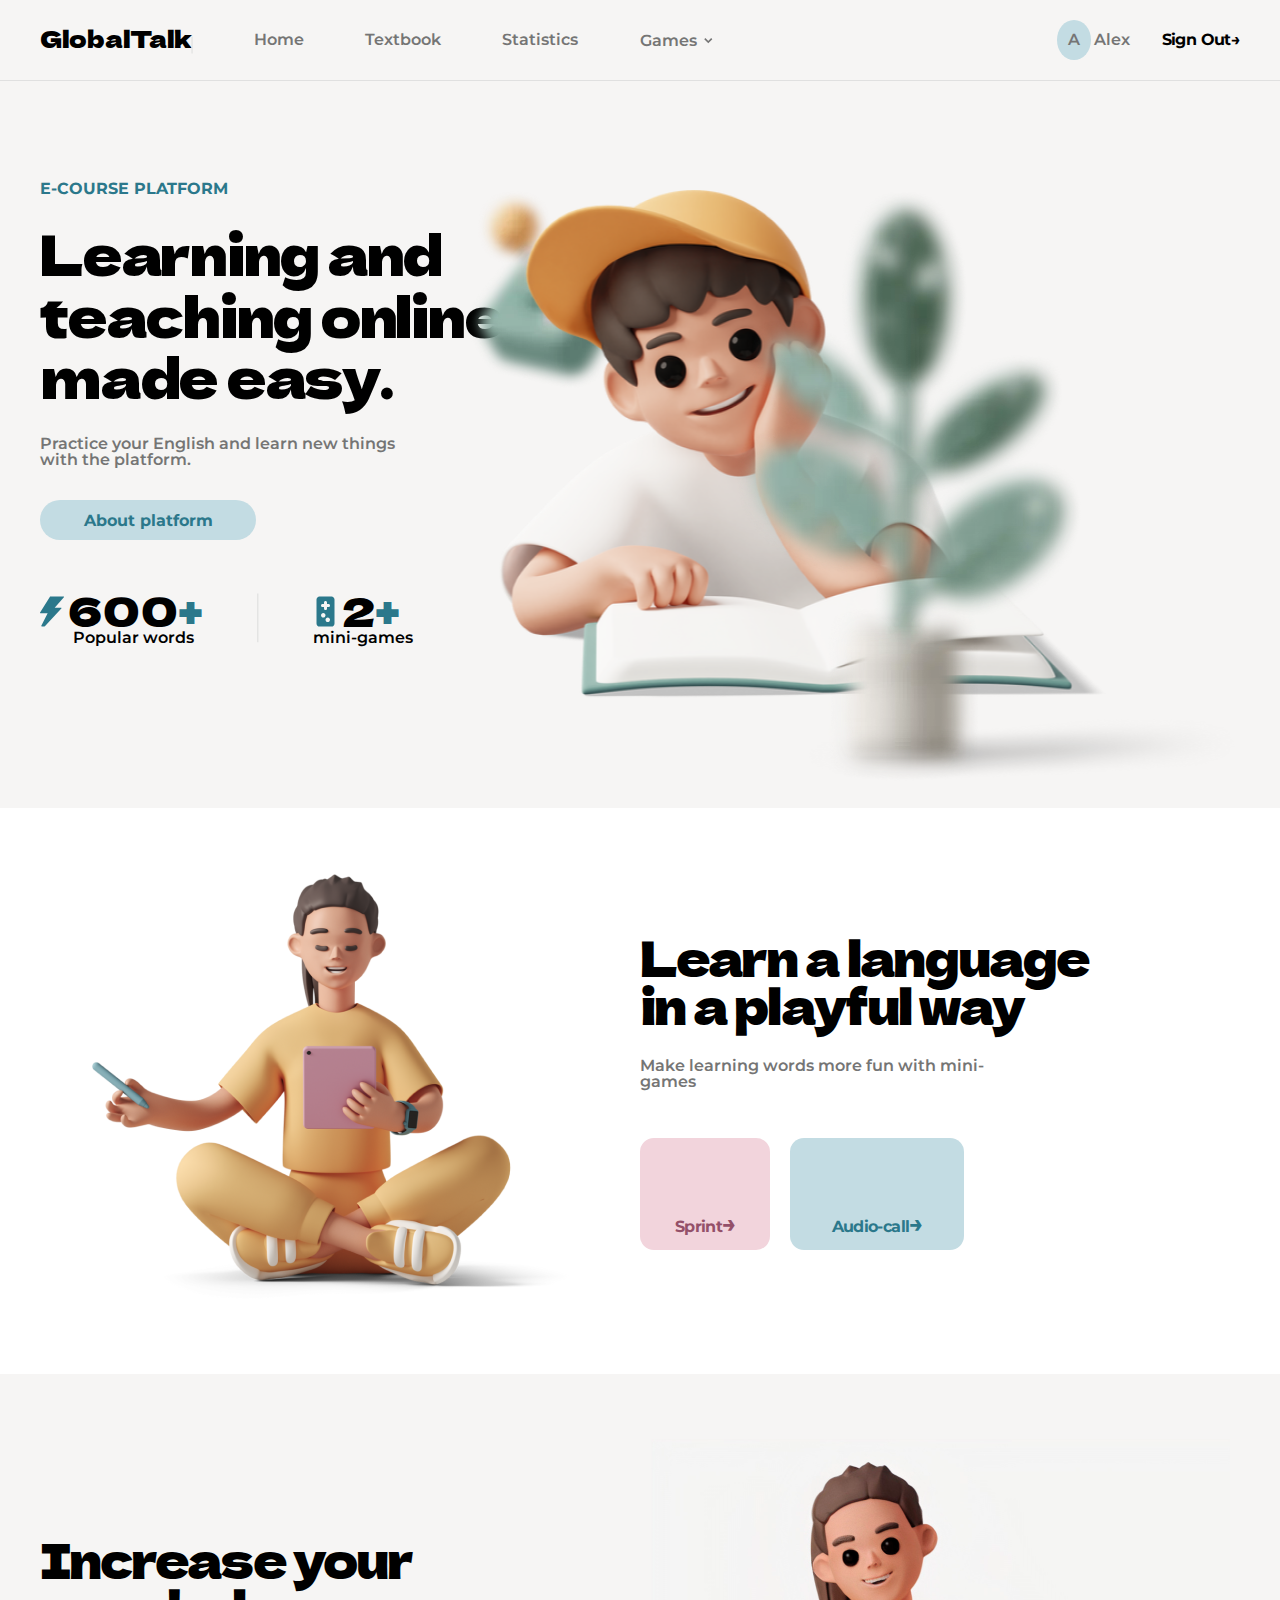
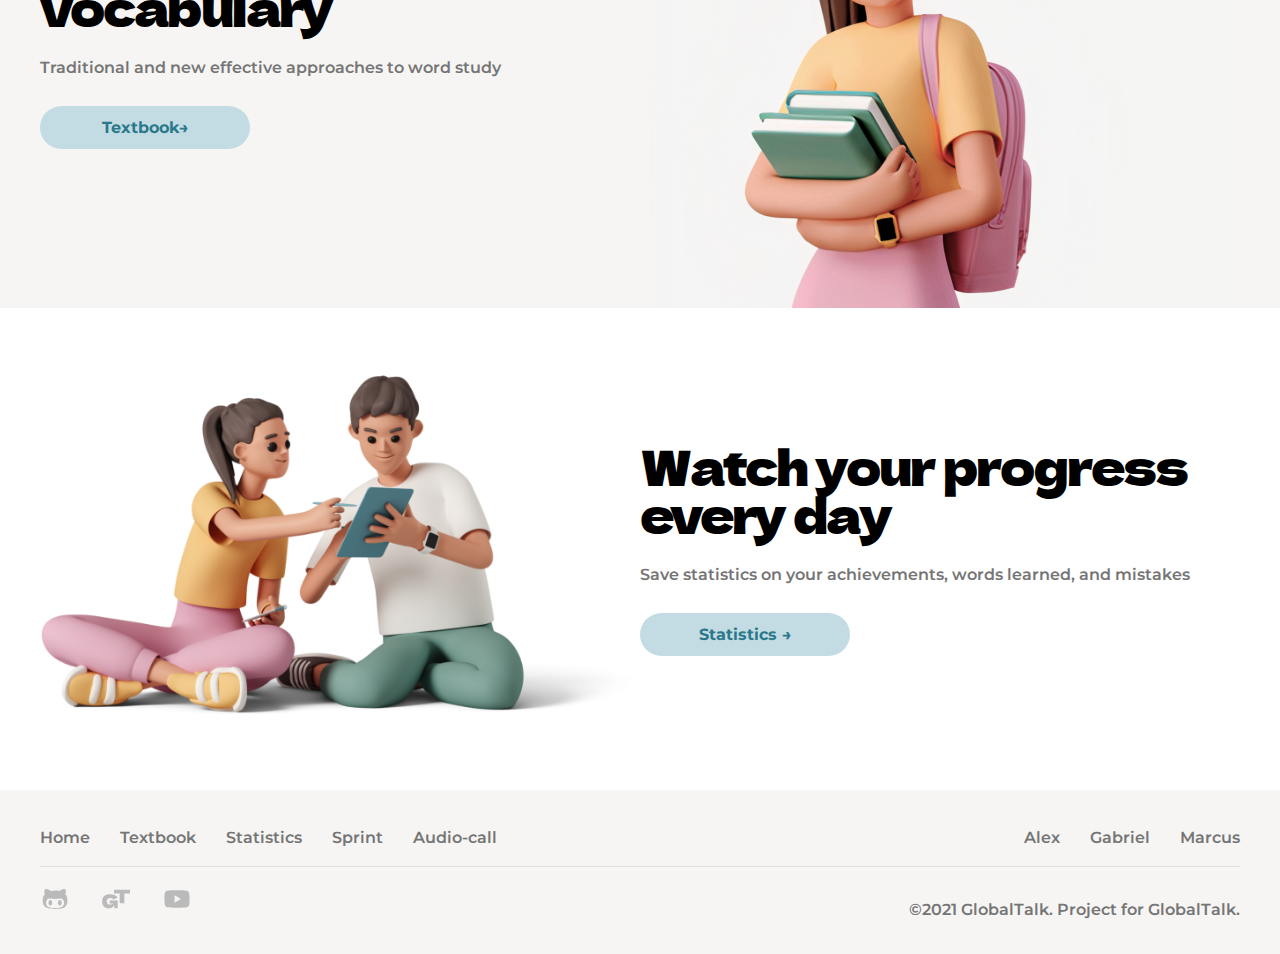
==== commit c4325553: "added new media queries" ====
--- a/index.html
+++ b/index.html
@@ -99,9 +99,9 @@
                     </div>
                 </div>
                 <div class="learning__pic">
-                    <img class="backtoy" src="images\theBoy-back-toy.avif" alt="">
+                    <img class="backtoy" src="images\theBoy-back-toy.webp" alt="">
                     <img class="boy__learning"   src="images\theBoy.png" alt="">
-                    <img class="front__plant"   src="images\theBoy-front-plant.avif" alt="">
+                    <img class="front__plant"   src="images\theBoy-front-plant.webp" alt="">
                 </div>
             </div>
         </section> 
--- a/css/style.min.css
+++ b/css/style.min.css
@@ -1 +1 @@
-html,body,div,span,applet,object,iframe,h1,h2,h3,h4,h5,h6,p,blockquote,pre,a,abbr,acronym,address,big,cite,code,del,dfn,em,img,ins,kbd,q,s,samp,small,strike,strong,sub,sup,tt,var,b,u,i,center,dl,dt,dd,ol,ul,li,fieldset,form,label,legend,table,caption,tbody,tfoot,thead,tr,th,td,article,aside,canvas,details,embed,figure,figcaption,footer,header,hgroup,main,menu,nav,output,ruby,section,summary,time,mark,audio,video{margin:0;padding:0;border:0;font-size:100%;font:inherit;vertical-align:baseline}article,aside,details,figcaption,figure,footer,header,hgroup,main,menu,nav,section{display:block}*[hidden]{display:none}body{line-height:1}menu,ol,ul{list-style:none}blockquote,q{quotes:none}blockquote:before,blockquote:after,q:before,q:after{content:"";content:none}table{border-collapse:collapse;border-spacing:0}html{box-sizing:border-box;font-size:16px;position:relative}*,*:after,*:before{box-sizing:inherit}body{margin:0}a{text-decoration:none;color:inherit}img{max-width:100%}.header{background-color:#f6f5f4;border-bottom:1px solid #e0e0e0}.container{display:block;margin:0 auto;max-width:1200px}.nav{max-width:100%;display:flex;justify-content:space-between;align-items:center}.burger{display:none;position:relative;z-index:50;align-items:center;justify-content:flex-end;width:30px;height:18px}.burger span{height:2px;width:100%;transform:scale(1);background-color:#000}.burger::before,.burger::after{content:"";position:absolute;height:2px;width:100%;background-color:#000;transition:all .3s ease 0s}.burger::before{top:0}.burger::after{bottom:0}.burger.active span{transform:scale(0)}.burger.active::before{top:50%;transform:rotate(-45deg) translate(0, -50%);background-color:#fff}.burger.active::after{bottom:50%;transform:rotate(45deg) translate(0, 50%);background-color:#fff}.logo{font-family:Dela Gothic One,sans-serif;font-style:normal;font-weight:400;font-size:1.5em;color:#000}.logo::after{content:"";display:block;height:5px;color:#e0e0e0}.nav__list{margin:24px 0 24px 0;width:50%;display:flex;align-items:center;justify-content:space-between;list-style-type:none}.nav__list .nav__item a{font-family:Montserrat,sans-serif;font-size:1em;font-weight:600;color:#757575}.nav__list .nav__item>a:hover{transition:linear 300ms;color:#000}.games__menu{display:none}.nav__item.active .games__menu{font-family:Montserrat;font-size:1em;font-style:normal;font-weight:600;color:#757575;display:flex;flex-direction:column;position:absolute;z-index:5;top:10%;width:200px;border-radius:5%;padding:2%;background-color:#fff;color:#757575;row-gap:20px}.games-item{row-gap:20px}.account{display:flex;justify-content:flex-end;align-items:center;width:50%}.account__data{width:20%;padding-right:6%;display:flex;justify-content:center;align-items:center}.account__logo{background-color:#c3dce3;background-repeat:no-repeat;background-size:cover;border-radius:100%;width:40px;height:40px;margin-right:5%;font-family:Montserrat,sans-serif;font-weight:600;font-size:1em;color:#757575;display:flex;justify-content:center;align-items:center}.account__logo:hover{border:4px solid rgba(100,100,100,.1)}.name{font-family:Montserrat,sans-serif;font-weight:600;font-size:1em;color:#757575}.name:hover{transition:linear 300ms;color:#000}.sign__in{font-family:Montserrat,sans-serif;font-weight:700;font-size:1em;color:#000;letter-spacing:-0.64px}.learning{position:relative;padding-top:100px;background-color:#f6f5f4}.learning__content{display:flex;flex-direction:column;max-width:45%}.heading__blue{font-family:Montserrat;font-size:1em;font-style:normal;font-weight:700;color:#2b788b;text-transform:uppercase}.big__header__learning{font-family:Dela Gothic One;font-size:3.5em;font-style:normal;font-weight:400;line-height:1.1;letter-spacing:-2.24px;margin-top:24px;margin-bottom:0}.descr{font-family:Montserrat;font-size:1em;font-style:normal;font-weight:600;color:#757575;margin-bottom:0;max-width:70%;margin-top:30px}.about__btn{border-radius:100px;background-color:#c3dce3;display:flex;justify-content:center;align-items:center;color:#2b788b;font-family:Montserrat;font-size:1em;font-style:normal;font-weight:700;padding:2% 5%;max-width:35%;border:none;cursor:pointer;max-width:40%;padding:2% 0;margin-top:32px}.about__btn:hover{box-shadow:4px 4px 4px 4px #2b788b;transition:300ms ease}.about__btn:active{box-shadow:.5px .5px .5px .5px #235764;transition:600ms ease}.words{font-family:Dela Gothic One;font-size:2.5em;font-style:normal;font-weight:400}.bluetext{color:#2b788b}.stat__descr{font-family:Montserrat;font-size:1em;font-style:normal;font-weight:600}.pop__words-descr{padding-left:20%}.stat__mainPG{margin:50px 0 30% 0;display:flex;flex-direction:row;align-items:center;justify-content:flex-start;gap:10%}.learning__pic{width:55%;position:absolute;top:109px}.boy__learning{position:absolute;top:20%;transform:translateX(75%);z-index:1}.front__plant{position:absolute;top:20%;transform:translateX(120%);z-index:2}.backtoy{position:absolute;z-index:0;right:15%;animation:3000ms linear infinite animMove}@keyframes animMove{0%{transform:translateY(60%)}25%{transform:translateY(70%)}50%{transform:translateY(100%)}75%{transform:translateY(70%)}100%{transform:translateY(60%)}}.girlLearns{background-color:#fff}.girlLearns__content{display:flex;align-items:center}.girl_girlLearns{max-width:50%;margin:5% auto 5% auto}.girlLearns__text{display:flex;flex-direction:column;flex-wrap:wrap;justify-content:center;align-items:flex-start;row-gap:30px;max-width:50%}.girlLearns__subtitle{font-family:Dela Gothic One;font-size:3em;font-style:normal;font-weight:400;line-height:100%;letter-spacing:-1.92px;color:#000;max-width:76%}.girlLearns__descr{font-family:Montserrat;font-size:1em;font-style:normal;font-weight:600;color:#757575;max-width:65%}.girlLearns__cards{width:100%;display:flex;flex-direction:row;flex-grow:1;justify-content:flex-start;align-items:center;-moz-column-gap:3.333%;column-gap:3.333%;margin-top:3%}.sneakers{position:relative;height:112px;display:flex;flex-direction:column;justify-content:flex-end;align-items:center;border-radius:14px;font-family:Montserrat;font-size:16px;font-style:normal;font-weight:700;line-height:100%;letter-spacing:-0.64px;padding-bottom:2.5%;background-color:#f2d4dc;color:#945069;width:21.7%}.speaker{position:relative;height:112px;display:flex;flex-direction:column;justify-content:flex-end;align-items:center;border-radius:14px;font-family:Montserrat;font-size:16px;font-style:normal;font-weight:700;line-height:100%;letter-spacing:-0.64px;padding-bottom:2.5%;background-color:#c3dce3;color:#2b788b;width:29%}.arrow{font-size:1.5em}.sneakers__img{position:absolute;z-index:2;transform:translateY(-20%);transition:transform 300ms ease}.sneakers__img:hover{transform:scale(1.3) translateY(-22%)}.speaker__img{position:absolute;z-index:2;transform:translateY(-20%);transition:transform 300ms ease}.speaker__img:hover{transform:scale(1.3) translateY(-22%)}.increase{background-color:#f6f5f4}.increase__subtitle{font-family:Dela Gothic One;font-size:3em;font-style:normal;font-weight:400;line-height:100%;letter-spacing:-1.92px;color:#000}.increase__descr{font-family:Montserrat;font-size:1em;font-style:normal;font-weight:600;color:#757575}.textbook{border-radius:100px;background-color:#c3dce3;display:flex;justify-content:center;align-items:center;color:#2b788b;font-family:Montserrat;font-size:1em;font-style:normal;font-weight:700;padding:2% 5%;max-width:35%;border:none;cursor:pointer}.textbook:hover{box-shadow:4px 4px 4px 4px #2b788b;transition:300ms ease}.textbook:active{box-shadow:.5px .5px .5px .5px #235764;transition:600ms ease}.increase__content{display:flex;align-items:center}.increase__text{display:flex;flex-direction:column;flex-wrap:wrap;justify-content:center;align-items:flex-start;row-gap:30px;max-width:50%}.increase__girl{max-width:50%;margin:5% auto 0 auto}.watchProgress{background-color:#fff}.watchProgress__content{display:flex;align-items:center}.watchProgress__couple{max-width:50%;margin:5% auto 5% auto}.watchProgress__text{display:flex;flex-direction:column;flex-wrap:wrap;justify-content:center;align-items:flex-start;row-gap:30px;max-width:50%}.watchProgress__subtitle{font-family:Dela Gothic One;font-size:3em;font-style:normal;font-weight:400;line-height:100%;letter-spacing:-1.92px;color:#000}.watchProgress__descr{font-family:Montserrat;font-size:1em;font-style:normal;font-weight:600;color:#757575}.statistics{border-radius:100px;background-color:#c3dce3;display:flex;justify-content:center;align-items:center;color:#2b788b;font-family:Montserrat;font-size:1em;font-style:normal;font-weight:700;padding:2% 5%;max-width:35%;border:none;cursor:pointer}.statistics:hover{box-shadow:4px 4px 4px 4px #2b788b;transition:300ms ease}.statistics:active{box-shadow:.5px .5px .5px .5px #235764;transition:600ms ease}.footer{background-color:#f6f5f4}.upperFooter,.lowerFooter{display:flex;align-items:center;justify-content:space-between;flex-direction:row}.upperFooter{border-bottom:1px solid #e0e0e0}.upperFooter__list,.lowerFooter__list{font-family:Montserrat;font-size:1em;font-style:normal;font-weight:600;color:#757575;display:flex;align-items:center;flex-direction:row;-moz-column-gap:30px;column-gap:30px}.upperFooter__list{padding:40px 0 20px 0}.lowerFooter__list{padding:20px 0 40px 0}.lowerList-item>a:hover,.upperList-item>a:hover{transition:linear 300ms;color:#000}.rights{font-family:Montserrat;font-size:1em;font-style:normal;font-weight:600;color:#757575}.footerIcon:hover{transition:linear 300ms;fill:#000}@media screen and (max-width: 1024px){.container{max-width:950px}.header{border:none;padding-bottom:.7rem;position:sticky;top:0;z-index:20;width:100%;box-shadow:0px 0px 10px rgba(0,0,0,.5)}.about__btn{display:flex}.slash{display:none}.nav{padding:3% 2% 0 2%}.burger{display:flex;position:absolute;top:30px;right:60px}.nav__list{display:none;flex-direction:column;position:fixed;height:100%;width:100%;top:0;bottom:0;left:0;right:0;z-index:50;overflow-y:auto;padding:50px 40px;background:rgba(0,0,0,.9);margin-top:0}.account{display:none}.open{display:flex;align-items:center;justify-content:flex-start;gap:1rem}.hide__logo{display:none}.account__logo{width:30px;height:30px;margin-right:.5%}.increase,.watchProgress,.footer{padding:0 30px}.learning{padding:50px 30px 0 30px}.big__header__learning{margin-top:0}.descr,.about__btn{margin-top:25px}.about__btn{margin-bottom:70px}.stat__mainPG{display:none}.front__plant{max-width:59%;transform:translateX(125%);margin-top:30px}.boy__learning{max-width:75%;transform:translateX(55%)}.backtoy{max-width:60%;position:absolute;z-index:0;right:35%;animation:3000ms linear infinite animMoveSmallPC}@keyframes animMoveSmallPC{0%{transform:translateY(30%)}25%{transform:translateY(40%)}50%{transform:translateY(70%)}75%{transform:translateY(40%)}100%{transform:translateY(30%)}}.learning__pic{transform:translateX(41%)}.statistics{max-width:60%}.increase__girl{max-width:50%;margin:5% auto 0 auto}}@media screen and (max-width: 768px){img{max-width:60%}.container{max-width:720px}.burger{top:2ch}.nav__item{display:block;padding:12px 14px}.nav__item:hover{background-color:#cfd8dc}.upperFooter{display:none}.learning__content{max-width:100%}.learning__pic{width:60%;position:absolute;top:350px;transform:translateX(5%)}.about__btn{margin-bottom:50%}.girlLearns__text{row-gap:20px}.girlLearns__subtitle{margin-top:8%}.girlLearns__cards{margin-bottom:5%}.sneakers__img{max-width:100%;transform:translateY(-35%)}.watchProgress__text{row-gap:20px;margin-top:5%}.textbook{max-width:50%}.statistics{margin-bottom:25%}.lowerFooter__list{padding:20px 0 20px 0}}@media screen and (max-width: 570px){.boy__learning{transform:translate(50%, 20%)}.backtoy{max-width:37%}.sneakers__img{transform:translateY(-80%)}.speaker__img{transform:translateY(-70%)}.sneakers__descr{font-size:.8rem}.speaker__descr{font-size:.75rem}.increase__text{padding-bottom:2rem}.increase__subtitle{position:relative;z-index:1}.increase__girl{max-width:58%;margin:11% auto 0 -20px;position:relative;z-index:0}.girlLearns__subtitle,.increase__subtitle,.watchProgress__subtitle{font-size:2rem}}@media screen and (max-width: 536px){.boy__learning{transform:translate(50%, 55%)}.front__plant{transform:translateX(125%)}.backtoy{max-width:25%;right:43%;animation:3000ms linear infinite animMoveSmallPC}@keyframes animMoveSmallPC{0%{transform:translateY(30%)}25%{transform:translateY(40%)}50%{transform:translateY(50%)}75%{transform:translateY(40%)}100%{transform:translateY(30%)}}}@media screen and (max-width: 320px){.burger{top:15px;right:15px}.nav__item{display:block;padding:12px 14px}.nav__item:hover{background-color:#cfd8dc}.girlLearns__content,.increase__content,.watchProgress__content{display:flex;flex-direction:column;align-items:center}.big__header__learning{font-size:1.7em}.girlLearns__subtitle,.increase__subtitle,.watchProgress__subtitle{font-size:1.5em;letter-spacing:-0.92px}.heading__blue{margin-top:30px}.learning__pic{width:60%;position:absolute;top:50px;transform:translateX(5%)}.learning__content{display:flex;flex-direction:column;align-items:flex-start;padding-top:115px}.descr{margin-top:10px;align-self:flex-start}.about__btn{max-width:70%;padding:2% 10%;margin-bottom:20px}.boy__learning{max-width:75%;transform:translateX(45%)}.front__plant{max-width:60%;transform:translateX(125%);margin-top:20px}.backtoy{max-width:35%;position:absolute;z-index:0;right:46%;animation:none}.girlLearns__text{display:flex;flex-direction:column;flex-wrap:wrap;justify-content:center;align-items:center;max-width:100%}.girlLearns__subtitle{letter-spacing:-0.92px}.girlLearns__descr{font-size:.79em;max-width:76%}.girlLearns__cards{justify-content:center;align-items:center}.sneakers{width:30.7%}.speaker{position:relative;height:112px;display:flex;flex-direction:column;justify-content:flex-end;align-items:center;border-radius:14px;font-family:Montserrat;font-size:16px;font-style:normal;font-weight:700;line-height:100%;letter-spacing:-0.64px;padding-bottom:2.5%;background-color:#c3dce3;color:#2b788b;width:30.7%}.speaker__img{transform:translateY(-65%)}.speaker__descr{padding-left:25px}.increase__text,.watchProgress__text{display:flex;flex-direction:column;flex-wrap:wrap;row-gap:30px;max-width:100%}.increase_-text{order:2}.textbook,.statistics{max-width:70%;padding:5% 10%;margin-bottom:20px}.lowerFooter{flex-direction:column}.rights{font-size:.7em}}.gameBackground{background-color:#f6f5f4;display:flex;justify-content:center;align-items:center}.game__content{position:relative;display:flex;background-color:#fff;max-width:700px;height:400px;padding:20px 40px;margin:100px;border-radius:14px}.sprintGirl{max-width:35%}.game__text{display:flex;flex-direction:column;max-width:65%}.games__heading{display:flex;align-items:center;justify-content:flex-start}.gamesBigHeading{font-family:Dela Gothic One;font-size:3.5em;font-style:normal;font-weight:400;line-height:1.1;letter-spacing:-2.24px;margin-top:24px;margin-bottom:0}.games__addBlueEl{color:#2b788b;background-color:#c3dce3;font-family:Montserrat;font-size:.8em;font-style:normal;font-weight:600;line-height:140%;letter-spacing:-0.48px;padding:4px 8px;margin:5% 0 0 3%;border-radius:6px}.gamesdescr{font-family:Montserrat;font-size:1em;font-style:normal;font-weight:600;color:#757575;margin-top:5%}.chooseLevel{font-family:Montserrat;font-size:1em;font-style:normal;font-weight:600;color:#757575;margin-top:7%}.label-form{display:flex;height:10%;margin-bottom:5%}label{cursor:pointer}.real-radio{width:0;height:0;position:absolute;opacity:0}.levels{display:flex;align-items:center;-moz-column-gap:24px;column-gap:24px}.level__item{display:flex;align-items:center;justify-content:center;width:47px;height:46px;padding:14px 13px;background:rgba(0,0,0,0);border:3px solid;border-radius:100%;cursor:pointer;font-family:Montserrat;font-size:16px;font-style:normal;font-weight:700;line-height:100%;letter-spacing:-0.64px}.level__item-green{color:#639b6d;border-color:#639b6d}.level__item-green:hover{background-color:rgba(99,155,109,.3)}.level__item-yellow{color:#c4a24c;border-color:#c4a24c}.level__item-yellow:hover{background-color:rgba(196,162,76,.3)}.level__item-red{color:#cb5b43;border-color:#cb5b43}.level__item-red:hover{background-color:rgba(203,91,67,.3)}.level__item-darkRed{color:#a95151;border-color:#a95151}.level__item-darkRed:hover{background-color:rgba(169,81,81,.3)}.level__item-purple{color:#a15993;border-color:#a15993}.level__item-purple:hover{background-color:rgba(161,89,147,.3)}.level__item-blue{color:#5996a5;border-color:#5996a5}.level__item-blue:hover{background-color:rgba(89,150,165,.3)}.real-radio:checked+.level__item-green{background-color:rgba(99,155,109,.3)}.real-radio:checked+.level__item-yellow{background-color:rgba(196,162,76,.3)}.real-radio:checked+.level__item-red{background-color:rgba(203,91,67,.3)}.real-radio:checked+.level__item-darkRed{background-color:rgba(169,81,81,.3)}.real-radio:checked+.level__item-purple{background-color:rgba(161,89,147,.3)}.real-radio:checked+.level__item-blue{background-color:rgba(89,150,165,.3)}.getStarted{max-width:35%;background-color:#2b788b;border:none;border-radius:100px;padding:3.5% 5.5%;margin-top:5%;cursor:pointer;color:#fff;font-family:Montserrat;font-size:1em;font-style:normal;font-weight:700;line-height:100%;letter-spacing:-0.64px}.getStarted:hover{box-shadow:3px 3px 3px 3px #235764;transition:300ms ease}.getStarted:active{box-shadow:1.5px 1.5px 1.5px 1.5px #235764}.audiocallHeading{font-size:3em}.note__first{position:absolute;z-index:5;top:40px;left:30px}.note__second{position:absolute;z-index:5;top:10px;left:150px}.note__third{position:absolute;z-index:5;top:75px;left:180px}.textbook-page{padding-top:40px;background-color:#f6f5f4}.textbook__header{position:relative;z-index:2;display:flex;align-items:center;justify-content:space-between;width:100%;background-color:#fff;border-radius:14px}.header-radios{display:flex;align-items:center;justify-content:space-between;width:36%;height:84px;padding:20px}.header-radio-first,.header-radio-second{color:#757575;font-family:Dela Gothic One;font-size:26px;font-style:normal;font-weight:400;line-height:100%;letter-spacing:-1.04px}.radio__descr-first,.radio__descr-second{vertical-align:middle;position:relative}.radio__descr-first::after{position:absolute;top:7px;left:190px;content:" ";display:block;width:1.219px;height:32px;background-color:#e0e0e0}.radio__descr-first span{margin-left:5px}.radio__descr-second{display:block;position:relative}.svg-book{position:absolute;top:1px;left:-41px}.real-radio:checked+.radio__descr-first .svg-hat path,.real-radio:checked+.radio__descr-second .svg-book path,.real-radio:checked+.radio__descr-first span,.real-radio:checked+.radio__descr-second span{fill:#000;color:#000;font-family:Dela Gothic One;font-style:normal;font-weight:400;line-height:100%;letter-spacing:-1.04px}.textbook-header__cards{width:64%;display:flex;flex-direction:row;align-items:center;justify-content:flex-end;-moz-column-gap:10px;column-gap:10px;padding:20px}.textbook-sneakers{position:relative;height:112px;display:flex;flex-direction:column;justify-content:flex-end;align-items:center;border-radius:14px;font-family:Montserrat;font-size:16px;font-style:normal;font-weight:700;line-height:100%;letter-spacing:-0.64px;padding-bottom:2.5%;background-color:#f2d4dc;color:#945069;border-radius:14px;width:150px;height:44px;padding:0;display:flex;align-items:center;justify-content:center;flex-direction:row;background-image:url("../images/sneakers__pink.svg");background-size:63px;background-repeat:no-repeat;background-position:-19%}.textbook-speaker{position:relative;height:112px;display:flex;flex-direction:column;justify-content:flex-end;align-items:center;border-radius:14px;font-family:Montserrat;font-size:16px;font-style:normal;font-weight:700;line-height:100%;letter-spacing:-0.64px;padding-bottom:2.5%;background-color:#c3dce3;color:#2b788b;border-radius:14px;width:170px;height:44px;padding:0;display:flex;align-items:center;justify-content:center;flex-direction:row;background-image:url("../images/speaker.svg");background-size:53px;background-repeat:no-repeat;background-position:-7%}.textbook-sneakers__img{position:absolute;left:-7%;width:44px;z-index:0}.textbook-speaker__img{width:44px;z-index:0}.speaker__descr-textbook{padding-left:20px}.settings-btn{display:none}.settings{display:flex;align-items:center;justify-content:center;width:40px;height:40px;border:none;border-radius:4px;cursor:pointer;background-image:url(../images/settings_default.svg)}.settings:hover{box-shadow:.5px .5px 1px 1px #757575;transition:300ms ease}.check_pic{width:100%;height:100%}.settings-btn:checked~.settings-dropdown{display:flex}.settings-btn:checked+.check_pic{background-image:url(../images/settings_checked.svg)}.settings-dropdown{display:none;flex-direction:column;row-gap:20px;position:absolute;top:78px;left:65%;z-index:5;background-color:#fff;border-radius:14px;border:1px solid #f6f5f4;padding:20px;box-shadow:0px 11.4490642548px 11.4490642548px 0px rgba(52,41,39,.04),0px 11.4490642548px 68.6943969727px 0px rgba(52,41,39,.04),0px 68.6943969727px 68.6943969727px 0px rgba(52,41,39,.04),0px 91.5925140381px 91.5925140381px 0px rgba(52,41,39,.04),0px 183.1850280762px 183.1850280762px 0px rgba(52,41,39,.12),0px 343.4719543457px 343.4719543457px 0px rgba(52,41,39,.08)}.check{padding-left:1.2em;color:#828282;font-family:Montserrat;font-size:1em;font-style:normal;font-weight:600;line-height:100%;vertical-align:middle}.check__box{-webkit-appearance:none;-moz-appearance:none;appearance:none}.checkSpan{position:absolute;margin-left:-2em;width:1.25em;height:1.25em;background-image:url(../images/Checkbox_off.svg)}.check__box:checked+.checkSpan{background-image:url(../images/Checkbox_checked.svg)}.ChooseALevel{display:flex;align-items:center;justify-content:center}.small-container{width:890px;display:block;margin:0 auto}.levelForm{display:flex;align-items:center;justify-content:center;-moz-column-gap:40px;column-gap:40px;margin-top:40px}.levelForm-item{display:flex;align-items:center;-moz-column-gap:12px;column-gap:12px}.levelname{color:#757575;font-family:Dela Gothic One;font-size:1.6em;font-style:normal;font-weight:400;line-height:100%;letter-spacing:-1.04px}.difficulty{font-family:Montserrat;font-size:.85em;font-style:normal;font-weight:600;line-height:140%;letter-spacing:-0.48px;padding:8px}.difficulty-easy{color:#639b6d;background-color:rgba(99,155,109,.3);border-radius:4px}.difficulty-medium{color:#c4a24c;background-color:rgba(196,162,76,.3);border-radius:4px}.difficulty-hard{color:#cb5b43;background-color:rgba(203,91,67,.3);border-radius:4px}.radio-levels{width:0;height:0;position:absolute;opacity:0}.radio-levels:checked+.levelname{color:#000}.radio-levels:checked+.levelForm-item{border-bottom:1px solid #000}.radio-levels:checked+.levelname+.difficulty-easy{background-color:#639b6d;color:#f6f5f4}.radio-levels:checked+.levelname+.difficulty-medium{background-color:#c4a24c;color:#f6f5f4}.radio-levels:checked+.levelname+.difficulty-hard{background-color:#cb5b43;color:#f6f5f4}.cardOfWord{width:100%;display:flex;align-items:center;margin-top:40px;background-color:#fff;border-radius:14px}.cardOfWord__img-first{background-repeat:no-repeat;background-size:cover;width:38%;border-top-left-radius:14px;border-bottom-left-radius:14px;height:336px;background-image:url(../images/src/CardOfWord__1.png)}.cardOfWord__img-second{background-repeat:no-repeat;background-size:cover;width:38%;border-top-left-radius:14px;border-bottom-left-radius:14px;height:336px;background-image:url(../images/src/CardOfWord__2.png)}.cardOfWord__img-third{background-repeat:no-repeat;background-size:cover;width:38%;border-top-left-radius:14px;border-bottom-left-radius:14px;height:336px;background-image:url(../images/src/CardOfWord__1.png)}.cardOfWord__desr{display:flex;flex-direction:column;align-items:space-between;justify-content:center;width:80%;row-gap:20px;padding:40px}.cardOfWord__word{display:flex;justify-content:space-between}.word,.slash{color:#000;font-family:Dela Gothic One;font-size:32px;font-style:normal;font-weight:400;line-height:100%;letter-spacing:-1.28px}.synonym{color:#757575;font-family:Dela Gothic One;font-size:32px;font-style:normal;font-weight:400;line-height:100%;letter-spacing:-1.28px}.voice_prounance{display:flex;justify-content:center;align-items:center;background-color:#f6f5f4;border:none;width:40px;height:40px;cursor:pointer}.voice_prounance:hover{box-shadow:1.5px 1.5px 1.5px 1.5px #757575;transition:300ms ease}.voice_prounance:active{box-shadow:1.2px 1.2px 1.2px 1.2px #757575}.transcriptionAndState{display:flex;align-items:center;justify-content:flex-start;-moz-column-gap:10px;column-gap:10px}.transcription{color:#000;font-family:Montserrat;font-size:1.1em;font-style:normal;font-weight:600;line-height:140%;letter-spacing:.72px}.word__statement-compound{display:none;width:100px;background-color:#cb5b43;padding:4px 12px;border:none;border-radius:4px;color:#f6f5f4;font-family:Montserrat;font-size:.9em;font-style:normal;font-weight:600;line-height:140%;letter-spacing:-0.56px}.word__statement-learned{display:none;background-color:#639b6d;padding:4px 12px;border:none;border-radius:4px;color:#f6f5f4;font-family:Montserrat;font-size:.9em;font-style:normal;font-weight:600;line-height:140%;letter-spacing:-0.56px}.word__meaning{color:#000;font-family:Montserrat;font-size:1em;font-style:normal;font-weight:500;line-height:150%;letter-spacing:-0.64px;border-bottom:1px solid #e0e0e0;padding-bottom:12px}.word__example{color:#757575;font-family:Montserrat;font-size:1em;font-style:normal;font-weight:500;line-height:150%;letter-spacing:-0.64px;padding-bottom:45px}.cardOfWord__desr{position:relative}.addTheWord{position:absolute;top:280px;left:27px;width:475px}.addToLearned{position:relative;width:100%;margin-top:20px}.addToDictionary{position:relative;width:100%;margin-top:20px}.addToLearned-btn{padding:12px 20px;border:none;border-radius:100px;background-color:#639b6d;color:#f6f5f4;font-family:Montserrat;font-size:1em;font-style:normal;font-weight:700;line-height:100%;letter-spacing:-0.64px;cursor:pointer}.addToLearned__check,.addToDictionary__check{-webkit-appearance:none;-moz-appearance:none;appearance:none}.addToLearned__check:checked+.addToLearned-btn{background-color:rgba(99,155,109,.3);color:#639b6d;padding:12px 10px}.addToDictionary-btn{padding:12px 20px;border:none;border-radius:100px;background-color:#cb5b43;color:#f6f5f4;font-family:Montserrat;font-size:1em;font-style:normal;font-weight:700;line-height:100%;letter-spacing:-0.64px;cursor:pointer}.addToDictionary__check:checked+.addToDictionary-btn{background-color:rgba(203,91,67,.3);color:#cb5b43;padding:12px 10px}.textbook_pages{display:flex;justify-content:center;align-items:center;-moz-column-gap:24px;column-gap:24px;margin-top:40px}.page_link{height:44px;width:44px;border-radius:50%;border:3px solid #2b788b;color:#5996a5;background-color:rgba(0,0,0,0);display:flex;align-items:center;justify-content:center;cursor:pointer;font-family:Montserrat;font-size:1em;font-style:normal;font-weight:700;line-height:100%;letter-spacing:-0.64px}.page_link:hover{background-color:#2b788b;color:#fff}.dictionary-nowords{display:flex;margin-top:40px;padding:40px;background-color:#fff;border:none;border-radius:14px;box-shadow:0px 22.89813px 45.79626px -11.44906px rgba(52,41,39,.08)}.nowords__pic{max-width:40%}.nowords__content{padding-left:30px;display:flex;flex-direction:column;align-items:flex-start;justify-content:center}.nowords__heading{font-family:Dela Gothic One;font-size:3em;font-style:normal;font-weight:400;line-height:100%;letter-spacing:-1.92px;color:#000;font-size:2em;letter-spacing:-1.28px}.nowords__descr{font-family:Montserrat;font-size:1em;font-style:normal;font-weight:600;color:#757575;margin-top:1em;letter-spacing:-0.64px}.toTextbook{border-radius:100px;background-color:#c3dce3;display:flex;justify-content:center;align-items:center;color:#2b788b;font-family:Montserrat;font-size:1em;font-style:normal;font-weight:700;padding:2% 5%;max-width:35%;border:none;cursor:pointer;margin-top:40px}.toTextbook:hover{box-shadow:4px 4px 4px 4px #2b788b;transition:300ms ease}.toTextbook:active{box-shadow:.5px .5px .5px .5px #235764;transition:600ms ease}.words__storage{display:flex;flex-direction:column}.dictionary{display:none}.statisticsPage{background-color:#f6f5f4}.statistics__container{width:1180px;display:block;margin:0 auto}.stat__checkboxes{display:flex;align-items:center;justify-content:center;-moz-column-gap:20px;column-gap:20px;margin-bottom:40px;padding-top:100px}.stat__checkboxes-style{width:0;height:0;position:absolute;opacity:0}.stat__checkboxes-style+span{font-family:Dela Gothic One;font-size:1.625em;font-style:normal;font-weight:400;line-height:100%;letter-spacing:-1.04px}.stat__checkboxes-style:checked+span{transition:250ms linear;border-bottom:2px #000 solid;padding-bottom:10px}.statInfo{display:flex;-moz-column-gap:10px;column-gap:10px;padding-bottom:100px;justify-content:center}.statistics__data{max-width:40%;background-color:#fff;border-radius:14px;box-shadow:0px 22.89813px 45.79626px -11.44906px rgba(52,41,39,.08);display:flex;align-items:flex-start;flex-direction:column;justify-content:center;row-gap:20px;padding:40px}.stat__heading{font-family:Dela Gothic One;font-size:3em;font-style:normal;font-weight:400;line-height:100%;letter-spacing:-1.92px;color:#000;font-size:2em;letter-spacing:-1.28px}.stat__subHeading,.stat__number__descr{font-family:Montserrat;font-size:1em;font-style:normal;font-weight:600;color:#757575}.words__stat{display:flex;align-items:center;justify-content:space-between;width:100%}.stat__studied,.stat__answers{display:flex;flex-direction:column;align-items:center;justify-content:center}.stat__studied{margin-right:10px;border-right:1.219px solid;border-color:#e0e0e0;padding-right:13%}.stat__number{color:#000;font-family:Dela Gothic One;font-size:2.5em;font-style:normal;font-weight:400;line-height:100%;letter-spacing:-0.8px}.stat__number>span{color:#2b788b}.sprint__stat,.audiocall__stat{display:flex;width:100%;align-items:center;justify-content:flex-start}.sprint__stat{border-bottom:1.219px solid #e0e0e0;padding-bottom:24px}.stat__column{display:flex;flex-direction:column}.heading__group-stat,.audiocallHeading__group-stat{margin-bottom:16px}.gamesBigHeading-stat{color:#000;font-family:Dela Gothic One;font-size:1.625em;font-style:normal;font-weight:400;line-height:100%;letter-spacing:-1.04px;margin:0}.stat__info{font-family:Montserrat;font-size:1em;font-style:normal;font-weight:600;color:#757575;font-size:.95em;margin-bottom:2px}.stat__info span{font-family:Montserrat;font-size:1em;font-style:normal;font-weight:600;color:#757575;color:#000}.audiocall__speedtask-stat,.sprint__speedtask-stat{margin:0 0 0 8px}.audiocallHeading__group-stat{width:110%}.statistics__graph{max-width:60%;background-color:#fff;border-radius:14px;padding:40px 20px;box-shadow:0px 22.89813px 45.79626px -11.44906px rgba(52,41,39,.08)}+html,body,div,span,applet,object,iframe,h1,h2,h3,h4,h5,h6,p,blockquote,pre,a,abbr,acronym,address,big,cite,code,del,dfn,em,img,ins,kbd,q,s,samp,small,strike,strong,sub,sup,tt,var,b,u,i,center,dl,dt,dd,ol,ul,li,fieldset,form,label,legend,table,caption,tbody,tfoot,thead,tr,th,td,article,aside,canvas,details,embed,figure,figcaption,footer,header,hgroup,main,menu,nav,output,ruby,section,summary,time,mark,audio,video{margin:0;padding:0;border:0;font-size:100%;font:inherit;vertical-align:baseline}article,aside,details,figcaption,figure,footer,header,hgroup,main,menu,nav,section{display:block}*[hidden]{display:none}body{line-height:1}menu,ol,ul{list-style:none}blockquote,q{quotes:none}blockquote:before,blockquote:after,q:before,q:after{content:"";content:none}table{border-collapse:collapse;border-spacing:0}html{box-sizing:border-box;font-size:16px;position:relative}*,*:after,*:before{box-sizing:inherit}body{margin:0}a{text-decoration:none;color:inherit}img{max-width:100%}.header{background-color:#f6f5f4;border-bottom:1px solid #e0e0e0}.container{display:block;margin:0 auto;max-width:1200px}.nav{max-width:100%;display:flex;justify-content:space-between;align-items:center}.burger{display:none;position:relative;z-index:50;align-items:center;justify-content:flex-end;width:30px;height:18px}.burger span{height:2px;width:100%;transform:scale(1);background-color:#000}.burger::before,.burger::after{content:"";position:absolute;height:2px;width:100%;background-color:#000;transition:all .3s ease 0s}.burger::before{top:0}.burger::after{bottom:0}.burger.active span{transform:scale(0)}.burger.active::before{top:50%;transform:rotate(-45deg) translate(0, -50%);background-color:#fff}.burger.active::after{bottom:50%;transform:rotate(45deg) translate(0, 50%);background-color:#fff}.logo{font-family:Dela Gothic One,sans-serif;font-style:normal;font-weight:400;font-size:1.5em;color:#000}.logo::after{content:"";display:block;height:5px;color:#e0e0e0}.nav__list{margin:24px 0 24px 0;width:50%;display:flex;align-items:center;justify-content:space-between;list-style-type:none}.nav__list .nav__item a{font-family:Montserrat,sans-serif;font-size:1em;font-weight:600;color:#757575}.nav__list .nav__item>a:hover{transition:linear 300ms;color:#000}.games__menu{display:none}.nav__item.active .games__menu{font-family:Montserrat;font-size:1em;font-style:normal;font-weight:600;color:#757575;display:flex;flex-direction:column;position:absolute;z-index:5;top:10%;width:200px;border-radius:5%;padding:2%;background-color:#fff;color:#757575;row-gap:20px}.games-item{row-gap:20px}.account{display:flex;justify-content:flex-end;align-items:center;width:50%}.account__data{width:20%;padding-right:6%;display:flex;justify-content:center;align-items:center}.account__logo{background-color:#c3dce3;background-repeat:no-repeat;background-size:cover;border-radius:100%;width:40px;height:40px;margin-right:5%;font-family:Montserrat,sans-serif;font-weight:600;font-size:1em;color:#757575;display:flex;justify-content:center;align-items:center}.account__logo:hover{border:4px solid rgba(100,100,100,.1)}.name{font-family:Montserrat,sans-serif;font-weight:600;font-size:1em;color:#757575}.name:hover{transition:linear 300ms;color:#000}.sign__in{font-family:Montserrat,sans-serif;font-weight:700;font-size:1em;color:#000;letter-spacing:-0.64px}.learning{position:relative;padding-top:100px;background-color:#f6f5f4}.learning__content{display:flex;flex-direction:column;max-width:45%}.heading__blue{font-family:Montserrat;font-size:1em;font-style:normal;font-weight:700;color:#2b788b;text-transform:uppercase}.big__header__learning{font-family:Dela Gothic One;font-size:3.5em;font-style:normal;font-weight:400;line-height:1.1;letter-spacing:-2.24px;margin-top:24px;margin-bottom:0}.descr{font-family:Montserrat;font-size:1em;font-style:normal;font-weight:600;color:#757575;margin-bottom:0;max-width:70%;margin-top:30px}.about__btn{border-radius:100px;background-color:#c3dce3;display:flex;justify-content:center;align-items:center;color:#2b788b;font-family:Montserrat;font-size:1em;font-style:normal;font-weight:700;padding:2% 5%;width:50%;max-width:35%;border:none;cursor:pointer;max-width:40%;padding:2% 0;margin-top:32px}.about__btn:hover{box-shadow:4px 4px 4px 4px #2b788b;transition:300ms ease}.about__btn:active{box-shadow:.5px .5px .5px .5px #235764;transition:600ms ease}.words{font-family:Dela Gothic One;font-size:2.5em;font-style:normal;font-weight:400}.bluetext{color:#2b788b}.stat__descr{font-family:Montserrat;font-size:1em;font-style:normal;font-weight:600}.pop__words-descr{padding-left:20%}.stat__mainPG{margin:50px 0 30% 0;display:flex;flex-direction:row;align-items:center;justify-content:flex-start;gap:10%}.learning__pic{width:55%;position:absolute;top:109px}.boy__learning{position:absolute;top:20%;transform:translateX(75%);z-index:1}.front__plant{position:absolute;top:20%;transform:translateX(120%);z-index:2}.backtoy{position:absolute;z-index:0;right:15%;animation:3000ms linear infinite animMove}@keyframes animMove{0%{transform:translateY(60%)}25%{transform:translateY(70%)}50%{transform:translateY(100%)}75%{transform:translateY(70%)}100%{transform:translateY(60%)}}.girlLearns{background-color:#fff}.girlLearns__content{display:flex;align-items:center}.girl_girlLearns{max-width:50%;margin:5% auto 5% auto}.girlLearns__text{display:flex;flex-direction:column;flex-wrap:wrap;justify-content:center;align-items:flex-start;row-gap:30px;max-width:50%}.girlLearns__subtitle{font-family:Dela Gothic One;font-size:3em;font-style:normal;font-weight:400;line-height:100%;letter-spacing:-1.92px;color:#000;max-width:76%}.girlLearns__descr{font-family:Montserrat;font-size:1em;font-style:normal;font-weight:600;color:#757575;max-width:65%}.girlLearns__cards{width:100%;display:flex;flex-direction:row;flex-grow:1;justify-content:flex-start;align-items:center;-moz-column-gap:3.333%;column-gap:3.333%;margin-top:3%}.sneakers{position:relative;height:112px;display:flex;flex-direction:column;justify-content:flex-end;align-items:center;border-radius:14px;font-family:Montserrat;font-size:16px;font-style:normal;font-weight:700;line-height:100%;letter-spacing:-0.64px;padding-bottom:2.5%;background-color:#f2d4dc;color:#945069;width:21.7%}.speaker{position:relative;height:112px;display:flex;flex-direction:column;justify-content:flex-end;align-items:center;border-radius:14px;font-family:Montserrat;font-size:16px;font-style:normal;font-weight:700;line-height:100%;letter-spacing:-0.64px;padding-bottom:2.5%;background-color:#c3dce3;color:#2b788b;width:29%}.arrow{font-size:1.5em}.sneakers__img{position:absolute;z-index:2;transform:translateY(-20%);transition:transform 300ms ease}.sneakers__img:hover{transform:scale(1.3) translateY(-22%)}.speaker__img{position:absolute;z-index:2;transform:translateY(-20%);transition:transform 300ms ease}.speaker__img:hover{transform:scale(1.3) translateY(-22%)}.increase{background-color:#f6f5f4}.increase__subtitle{font-family:Dela Gothic One;font-size:3em;font-style:normal;font-weight:400;line-height:100%;letter-spacing:-1.92px;color:#000}.increase__descr{font-family:Montserrat;font-size:1em;font-style:normal;font-weight:600;color:#757575}.textbook{border-radius:100px;background-color:#c3dce3;display:flex;justify-content:center;align-items:center;color:#2b788b;font-family:Montserrat;font-size:1em;font-style:normal;font-weight:700;padding:2% 5%;width:50%;max-width:35%;border:none;cursor:pointer}.textbook:hover{box-shadow:4px 4px 4px 4px #2b788b;transition:300ms ease}.textbook:active{box-shadow:.5px .5px .5px .5px #235764;transition:600ms ease}.increase__content{display:flex;align-items:center}.increase__text{display:flex;flex-direction:column;flex-wrap:wrap;justify-content:center;align-items:flex-start;row-gap:30px;max-width:50%}.increase__girl{max-width:50%;margin:5% auto 0 auto}.watchProgress{background-color:#fff}.watchProgress__content{display:flex;align-items:center}.watchProgress__couple{max-width:50%;margin:5% auto 5% auto}.watchProgress__text{display:flex;flex-direction:column;flex-wrap:wrap;justify-content:center;align-items:flex-start;row-gap:30px;max-width:50%}.watchProgress__subtitle{font-family:Dela Gothic One;font-size:3em;font-style:normal;font-weight:400;line-height:100%;letter-spacing:-1.92px;color:#000}.watchProgress__descr{font-family:Montserrat;font-size:1em;font-style:normal;font-weight:600;color:#757575}.statistics{border-radius:100px;background-color:#c3dce3;display:flex;justify-content:center;align-items:center;color:#2b788b;font-family:Montserrat;font-size:1em;font-style:normal;font-weight:700;padding:2% 5%;width:50%;max-width:35%;border:none;cursor:pointer}.statistics:hover{box-shadow:4px 4px 4px 4px #2b788b;transition:300ms ease}.statistics:active{box-shadow:.5px .5px .5px .5px #235764;transition:600ms ease}.footer{background-color:#f6f5f4}.upperFooter,.lowerFooter{display:flex;align-items:center;justify-content:space-between;flex-direction:row}.upperFooter{border-bottom:1px solid #e0e0e0}.upperFooter__list,.lowerFooter__list{font-family:Montserrat;font-size:1em;font-style:normal;font-weight:600;color:#757575;display:flex;align-items:center;flex-direction:row;-moz-column-gap:30px;column-gap:30px}.upperFooter__list{padding:40px 0 20px 0}.lowerFooter__list{padding:20px 0 40px 0}.lowerList-item>a:hover,.upperList-item>a:hover{transition:linear 300ms;color:#000}.rights{font-family:Montserrat;font-size:1em;font-style:normal;font-weight:600;color:#757575}.footerIcon:hover{transition:linear 300ms;fill:#000}@media screen and (max-width: 1024px){.container{max-width:950px}.header{border:none;padding-bottom:.7rem;position:sticky;top:0;z-index:20;width:100%;box-shadow:0px 0px 10px rgba(0,0,0,.5)}.about__btn{display:flex}.slash{display:none}.nav{padding:3% 2% 0 2%}.burger{display:flex;position:absolute;top:30px;right:60px}.nav__list{display:none;flex-direction:column;position:fixed;height:100%;width:100%;top:0;bottom:0;left:0;right:0;z-index:50;overflow-y:auto;padding:50px 40px;background:rgba(0,0,0,.9);margin-top:0}.account{display:none}.open{display:flex;align-items:center;justify-content:flex-start;gap:1rem}.hide__logo{display:none}.account__logo{width:30px;height:30px;margin-right:.5%}.increase,.watchProgress,.footer{padding:0 30px}.learning{padding:50px 30px 0 30px}.big__header__learning{margin-top:0}.descr,.about__btn{margin-top:25px}.about__btn{margin-bottom:70px}.stat__mainPG{display:none}.front__plant{max-width:59%;transform:translateX(125%);margin-top:30px}.boy__learning{max-width:75%;transform:translateX(55%)}.backtoy{max-width:60%;position:absolute;z-index:0;right:35%;animation:3000ms linear infinite animMoveSmallPC}@keyframes animMoveSmallPC{0%{transform:translateY(30%)}25%{transform:translateY(40%)}50%{transform:translateY(70%)}75%{transform:translateY(40%)}100%{transform:translateY(30%)}}.learning__pic{transform:translateX(41%)}.statistics{max-width:60%}.increase__girl{max-width:50%;margin:5% auto 0 auto}}@media screen and (max-width: 768px){img{max-width:60%}.container{max-width:720px}.burger{top:2ch}.nav__item{display:block;padding:12px 14px}.nav__item:hover{background-color:#cfd8dc}.upperFooter{display:none}.learning__content{max-width:100%}.learning__pic{width:60%;position:absolute;top:350px;transform:translateX(5%)}.about__btn{margin-bottom:50%}.girlLearns__text{row-gap:20px}.girlLearns__subtitle{margin-top:8%}.girlLearns__cards{margin-bottom:5%}.sneakers__img{max-width:100%;transform:translateY(-35%)}.watchProgress__text{row-gap:20px;margin-top:5%}.textbook{max-width:50%}.statistics{margin-bottom:25%}.lowerFooter__list{padding:20px 0 20px 0}}@media screen and (max-width: 570px){.boy__learning{transform:translate(50%, 20%)}.backtoy{max-width:37%}.sneakers__img{transform:translateY(-80%)}.speaker__img{transform:translateY(-70%)}.sneakers__descr{font-size:.8rem}.speaker__descr{font-size:.75rem}.increase__text{padding-bottom:2rem}.increase__subtitle{position:relative;z-index:1}.increase__girl{max-width:58%;margin:11% auto 0 -20px;position:relative;z-index:0}.girlLearns__subtitle,.increase__subtitle,.watchProgress__subtitle{font-size:2rem}}@media screen and (max-width: 536px){.boy__learning{transform:translate(50%, 55%)}.front__plant{transform:translateX(125%)}.backtoy{max-width:25%;right:43%;animation:3000ms linear infinite animMoveSmallPC}@keyframes animMoveSmallPC{0%{transform:translateY(110%)}25%{transform:translateY(100%)}50%{transform:translateY(90%)}75%{transform:translateY(100%)}100%{transform:translateY(110%)}}}@media screen and (max-width: 460px){.big__header__learning{font-size:2.5rem}.boy__learning{transform:translate(50%, -10%)}.front__plant{transform:translate(135%, -18%)}.backtoy{max-width:25%;right:43%;animation:3000ms linear infinite animMoveSmallPC}@keyframes animMoveSmallPC{0%{transform:translateY(50%)}25%{transform:translateY(40%)}50%{transform:translateY(20%)}75%{transform:translateY(40%)}100%{transform:translateY(50%)}}.burger{right:20px}.sneakers,.speaker{width:90px}.speaker__img{transform:translateY(-105%)}.girlLearns__subtitle,.increase__subtitle,.watchProgress__subtitle{font-size:1.5rem}.increase__descr{position:relative;z-index:1}.textbook{max-width:60%;padding:5% 5%;width:60%}.statistics{max-width:70%;width:70%;padding:5% 5%}.rights{font-size:.65rem}}@media screen and (max-width: 390px){.big__header__learning{font-size:2rem}.about__btn{width:50%;max-width:50%}.boy__learning{transform:translate(50%, -27%)}.front__plant{transform:translate(135%, -37%)}.backtoy{max-width:25%;right:43%;animation:3000ms linear infinite animMoveSmallPC}@keyframes animMoveSmallPC{0%{transform:translateY(30%)}25%{transform:translateY(20%)}50%{transform:translateY(0%)}75%{transform:translateY(20%)}100%{transform:translateY(30%)}}.textbook{width:70%;max-width:70%}.statistics{width:75%;max-width:75%}.girlLearns__descr,.increase__descr,.watchProgress__descr{font-size:.8rem}}@media screen and (max-width: 320px){.burger{top:15px;right:15px}.nav__item{display:block;padding:12px 14px}.nav__item:hover{background-color:#cfd8dc}.girlLearns__content,.increase__content,.watchProgress__content{display:flex;flex-direction:column;align-items:center}.big__header__learning{font-size:1.7em}.girlLearns__subtitle,.increase__subtitle,.watchProgress__subtitle{font-size:1.5em;letter-spacing:-0.92px}.heading__blue{margin-top:30px}.learning__pic{width:60%;position:absolute;top:50px;transform:translateX(5%)}.learning__content{display:flex;flex-direction:column;align-items:flex-start;padding-top:115px}.descr{margin-top:10px;align-self:flex-start}.about__btn{max-width:70%;padding:2% 10%;margin-bottom:20px}.boy__learning{max-width:75%;transform:translateX(45%)}.front__plant{max-width:60%;transform:translateX(125%);margin-top:20px}.backtoy{max-width:35%;position:absolute;z-index:0;right:46%;animation:none}.girlLearns__text{display:flex;flex-direction:column;flex-wrap:wrap;justify-content:center;align-items:center;max-width:100%}.girlLearns__subtitle{letter-spacing:-0.92px}.girlLearns__descr{font-size:.79em;max-width:76%}.girlLearns__cards{justify-content:center;align-items:center}.sneakers{width:30.7%}.speaker{position:relative;height:112px;display:flex;flex-direction:column;justify-content:flex-end;align-items:center;border-radius:14px;font-family:Montserrat;font-size:16px;font-style:normal;font-weight:700;line-height:100%;letter-spacing:-0.64px;padding-bottom:2.5%;background-color:#c3dce3;color:#2b788b;width:30.7%}.speaker__img{transform:translateY(-65%)}.speaker__descr{padding-left:25px}.increase__text,.watchProgress__text{display:flex;flex-direction:column;flex-wrap:wrap;row-gap:30px;max-width:100%}.increase_-text{order:2}.textbook,.statistics{max-width:70%;padding:5% 10%;margin-bottom:20px}.lowerFooter{flex-direction:column}.rights{font-size:.7em}}.gameBackground{background-color:#f6f5f4;display:flex;justify-content:center;align-items:center}.game__content{position:relative;display:flex;background-color:#fff;max-width:700px;height:400px;padding:20px 40px;margin:100px;border-radius:14px}.sprintGirl{max-width:35%}.game__text{display:flex;flex-direction:column;max-width:65%}.games__heading{display:flex;align-items:center;justify-content:flex-start}.gamesBigHeading{font-family:Dela Gothic One;font-size:3.5em;font-style:normal;font-weight:400;line-height:1.1;letter-spacing:-2.24px;margin-top:24px;margin-bottom:0}.games__addBlueEl{color:#2b788b;background-color:#c3dce3;font-family:Montserrat;font-size:.8em;font-style:normal;font-weight:600;line-height:140%;letter-spacing:-0.48px;padding:4px 8px;margin:5% 0 0 3%;border-radius:6px}.gamesdescr{font-family:Montserrat;font-size:1em;font-style:normal;font-weight:600;color:#757575;margin-top:5%}.chooseLevel{font-family:Montserrat;font-size:1em;font-style:normal;font-weight:600;color:#757575;margin-top:7%}.label-form{display:flex;height:10%;margin-bottom:5%}label{cursor:pointer}.real-radio{width:0;height:0;position:absolute;opacity:0}.levels{display:flex;align-items:center;-moz-column-gap:24px;column-gap:24px}.level__item{display:flex;align-items:center;justify-content:center;width:47px;height:46px;padding:14px 13px;background:rgba(0,0,0,0);border:3px solid;border-radius:100%;cursor:pointer;font-family:Montserrat;font-size:16px;font-style:normal;font-weight:700;line-height:100%;letter-spacing:-0.64px}.level__item-green{color:#639b6d;border-color:#639b6d}.level__item-green:hover{background-color:rgba(99,155,109,.3)}.level__item-yellow{color:#c4a24c;border-color:#c4a24c}.level__item-yellow:hover{background-color:rgba(196,162,76,.3)}.level__item-red{color:#cb5b43;border-color:#cb5b43}.level__item-red:hover{background-color:rgba(203,91,67,.3)}.level__item-darkRed{color:#a95151;border-color:#a95151}.level__item-darkRed:hover{background-color:rgba(169,81,81,.3)}.level__item-purple{color:#a15993;border-color:#a15993}.level__item-purple:hover{background-color:rgba(161,89,147,.3)}.level__item-blue{color:#5996a5;border-color:#5996a5}.level__item-blue:hover{background-color:rgba(89,150,165,.3)}.real-radio:checked+.level__item-green{background-color:rgba(99,155,109,.3)}.real-radio:checked+.level__item-yellow{background-color:rgba(196,162,76,.3)}.real-radio:checked+.level__item-red{background-color:rgba(203,91,67,.3)}.real-radio:checked+.level__item-darkRed{background-color:rgba(169,81,81,.3)}.real-radio:checked+.level__item-purple{background-color:rgba(161,89,147,.3)}.real-radio:checked+.level__item-blue{background-color:rgba(89,150,165,.3)}.getStarted{max-width:35%;background-color:#2b788b;border:none;border-radius:100px;padding:3.5% 5.5%;margin-top:5%;cursor:pointer;color:#fff;font-family:Montserrat;font-size:1em;font-style:normal;font-weight:700;line-height:100%;letter-spacing:-0.64px}.getStarted:hover{box-shadow:3px 3px 3px 3px #235764;transition:300ms ease}.getStarted:active{box-shadow:1.5px 1.5px 1.5px 1.5px #235764}.audiocallHeading{font-size:3em}.note__first{position:absolute;z-index:5;top:40px;left:30px}.note__second{position:absolute;z-index:5;top:10px;left:150px}.note__third{position:absolute;z-index:5;top:75px;left:180px}.textbook-page{padding-top:40px;background-color:#f6f5f4}.textbook__header{position:relative;z-index:2;display:flex;align-items:center;justify-content:space-between;width:100%;background-color:#fff;border-radius:14px}.header-radios{display:flex;align-items:center;justify-content:space-between;width:36%;height:84px;padding:20px}.header-radio-first,.header-radio-second{color:#757575;font-family:Dela Gothic One;font-size:26px;font-style:normal;font-weight:400;line-height:100%;letter-spacing:-1.04px}.radio__descr-first,.radio__descr-second{vertical-align:middle;position:relative}.radio__descr-first::after{position:absolute;top:7px;left:190px;content:" ";display:block;width:1.219px;height:32px;background-color:#e0e0e0}.radio__descr-first span{margin-left:5px}.radio__descr-second{display:block;position:relative}.svg-book{position:absolute;top:1px;left:-41px}.real-radio:checked+.radio__descr-first .svg-hat path,.real-radio:checked+.radio__descr-second .svg-book path,.real-radio:checked+.radio__descr-first span,.real-radio:checked+.radio__descr-second span{fill:#000;color:#000;font-family:Dela Gothic One;font-style:normal;font-weight:400;line-height:100%;letter-spacing:-1.04px}.textbook-header__cards{width:64%;display:flex;flex-direction:row;align-items:center;justify-content:flex-end;-moz-column-gap:10px;column-gap:10px;padding:20px}.textbook-sneakers{position:relative;height:112px;display:flex;flex-direction:column;justify-content:flex-end;align-items:center;border-radius:14px;font-family:Montserrat;font-size:16px;font-style:normal;font-weight:700;line-height:100%;letter-spacing:-0.64px;padding-bottom:2.5%;background-color:#f2d4dc;color:#945069;border-radius:14px;width:150px;height:44px;padding:0;display:flex;align-items:center;justify-content:center;flex-direction:row;background-image:url("../images/sneakers__pink.svg");background-size:63px;background-repeat:no-repeat;background-position:-19%}.textbook-speaker{position:relative;height:112px;display:flex;flex-direction:column;justify-content:flex-end;align-items:center;border-radius:14px;font-family:Montserrat;font-size:16px;font-style:normal;font-weight:700;line-height:100%;letter-spacing:-0.64px;padding-bottom:2.5%;background-color:#c3dce3;color:#2b788b;border-radius:14px;width:170px;height:44px;padding:0;display:flex;align-items:center;justify-content:center;flex-direction:row;background-image:url("../images/speaker.svg");background-size:53px;background-repeat:no-repeat;background-position:-7%}.textbook-sneakers__img{position:absolute;left:-7%;width:44px;z-index:0}.textbook-speaker__img{width:44px;z-index:0}.speaker__descr-textbook{padding-left:20px}.settings-btn{display:none}.settings{display:flex;align-items:center;justify-content:center;width:40px;height:40px;border:none;border-radius:4px;cursor:pointer;background-image:url(../images/settings_default.svg)}.settings:hover{box-shadow:.5px .5px 1px 1px #757575;transition:300ms ease}.check_pic{width:100%;height:100%}.settings-btn:checked~.settings-dropdown{display:flex}.settings-btn:checked+.check_pic{background-image:url(../images/settings_checked.svg)}.settings-dropdown{display:none;flex-direction:column;row-gap:20px;position:absolute;top:78px;left:65%;z-index:5;background-color:#fff;border-radius:14px;border:1px solid #f6f5f4;padding:20px;box-shadow:0px 11.4490642548px 11.4490642548px 0px rgba(52,41,39,.04),0px 11.4490642548px 68.6943969727px 0px rgba(52,41,39,.04),0px 68.6943969727px 68.6943969727px 0px rgba(52,41,39,.04),0px 91.5925140381px 91.5925140381px 0px rgba(52,41,39,.04),0px 183.1850280762px 183.1850280762px 0px rgba(52,41,39,.12),0px 343.4719543457px 343.4719543457px 0px rgba(52,41,39,.08)}.check{padding-left:1.2em;color:#828282;font-family:Montserrat;font-size:1em;font-style:normal;font-weight:600;line-height:100%;vertical-align:middle}.check__box{-webkit-appearance:none;-moz-appearance:none;appearance:none}.checkSpan{position:absolute;margin-left:-2em;width:1.25em;height:1.25em;background-image:url(../images/Checkbox_off.svg)}.check__box:checked+.checkSpan{background-image:url(../images/Checkbox_checked.svg)}.ChooseALevel{display:flex;align-items:center;justify-content:center}.small-container{width:890px;display:block;margin:0 auto}.levelForm{display:flex;align-items:center;justify-content:center;-moz-column-gap:40px;column-gap:40px;margin-top:40px}.levelForm-item{display:flex;align-items:center;-moz-column-gap:12px;column-gap:12px}.levelname{color:#757575;font-family:Dela Gothic One;font-size:1.6em;font-style:normal;font-weight:400;line-height:100%;letter-spacing:-1.04px}.difficulty{font-family:Montserrat;font-size:.85em;font-style:normal;font-weight:600;line-height:140%;letter-spacing:-0.48px;padding:8px}.difficulty-easy{color:#639b6d;background-color:rgba(99,155,109,.3);border-radius:4px}.difficulty-medium{color:#c4a24c;background-color:rgba(196,162,76,.3);border-radius:4px}.difficulty-hard{color:#cb5b43;background-color:rgba(203,91,67,.3);border-radius:4px}.radio-levels{width:0;height:0;position:absolute;opacity:0}.radio-levels:checked+.levelname{color:#000}.radio-levels:checked+.levelForm-item{border-bottom:1px solid #000}.radio-levels:checked+.levelname+.difficulty-easy{background-color:#639b6d;color:#f6f5f4}.radio-levels:checked+.levelname+.difficulty-medium{background-color:#c4a24c;color:#f6f5f4}.radio-levels:checked+.levelname+.difficulty-hard{background-color:#cb5b43;color:#f6f5f4}.cardOfWord{width:100%;display:flex;align-items:center;margin-top:40px;background-color:#fff;border-radius:14px}.cardOfWord__img-first{background-repeat:no-repeat;background-size:cover;width:38%;border-top-left-radius:14px;border-bottom-left-radius:14px;height:336px;background-image:url(../images/src/CardOfWord__1.png)}.cardOfWord__img-second{background-repeat:no-repeat;background-size:cover;width:38%;border-top-left-radius:14px;border-bottom-left-radius:14px;height:336px;background-image:url(../images/src/CardOfWord__2.png)}.cardOfWord__img-third{background-repeat:no-repeat;background-size:cover;width:38%;border-top-left-radius:14px;border-bottom-left-radius:14px;height:336px;background-image:url(../images/src/CardOfWord__1.png)}.cardOfWord__desr{display:flex;flex-direction:column;align-items:space-between;justify-content:center;width:80%;row-gap:20px;padding:40px}.cardOfWord__word{display:flex;justify-content:space-between}.word,.slash{color:#000;font-family:Dela Gothic One;font-size:32px;font-style:normal;font-weight:400;line-height:100%;letter-spacing:-1.28px}.synonym{color:#757575;font-family:Dela Gothic One;font-size:32px;font-style:normal;font-weight:400;line-height:100%;letter-spacing:-1.28px}.voice_prounance{display:flex;justify-content:center;align-items:center;background-color:#f6f5f4;border:none;width:40px;height:40px;cursor:pointer}.voice_prounance:hover{box-shadow:1.5px 1.5px 1.5px 1.5px #757575;transition:300ms ease}.voice_prounance:active{box-shadow:1.2px 1.2px 1.2px 1.2px #757575}.transcriptionAndState{display:flex;align-items:center;justify-content:flex-start;-moz-column-gap:10px;column-gap:10px}.transcription{color:#000;font-family:Montserrat;font-size:1.1em;font-style:normal;font-weight:600;line-height:140%;letter-spacing:.72px}.word__statement-compound{display:none;width:100px;background-color:#cb5b43;padding:4px 12px;border:none;border-radius:4px;color:#f6f5f4;font-family:Montserrat;font-size:.9em;font-style:normal;font-weight:600;line-height:140%;letter-spacing:-0.56px}.word__statement-learned{display:none;background-color:#639b6d;padding:4px 12px;border:none;border-radius:4px;color:#f6f5f4;font-family:Montserrat;font-size:.9em;font-style:normal;font-weight:600;line-height:140%;letter-spacing:-0.56px}.word__meaning{color:#000;font-family:Montserrat;font-size:1em;font-style:normal;font-weight:500;line-height:150%;letter-spacing:-0.64px;border-bottom:1px solid #e0e0e0;padding-bottom:12px}.word__example{color:#757575;font-family:Montserrat;font-size:1em;font-style:normal;font-weight:500;line-height:150%;letter-spacing:-0.64px;padding-bottom:45px}.cardOfWord__desr{position:relative}.addTheWord{position:absolute;top:280px;left:27px;width:475px}.addToLearned{position:relative;width:100%;margin-top:20px}.addToDictionary{position:relative;width:100%;margin-top:20px}.addToLearned-btn{padding:12px 20px;border:none;border-radius:100px;background-color:#639b6d;color:#f6f5f4;font-family:Montserrat;font-size:1em;font-style:normal;font-weight:700;line-height:100%;letter-spacing:-0.64px;cursor:pointer}.addToLearned__check,.addToDictionary__check{-webkit-appearance:none;-moz-appearance:none;appearance:none}.addToLearned__check:checked+.addToLearned-btn{background-color:rgba(99,155,109,.3);color:#639b6d;padding:12px 10px}.addToDictionary-btn{padding:12px 20px;border:none;border-radius:100px;background-color:#cb5b43;color:#f6f5f4;font-family:Montserrat;font-size:1em;font-style:normal;font-weight:700;line-height:100%;letter-spacing:-0.64px;cursor:pointer}.addToDictionary__check:checked+.addToDictionary-btn{background-color:rgba(203,91,67,.3);color:#cb5b43;padding:12px 10px}.textbook_pages{display:flex;justify-content:center;align-items:center;-moz-column-gap:24px;column-gap:24px;margin-top:40px}.page_link{height:44px;width:44px;border-radius:50%;border:3px solid #2b788b;color:#5996a5;background-color:rgba(0,0,0,0);display:flex;align-items:center;justify-content:center;cursor:pointer;font-family:Montserrat;font-size:1em;font-style:normal;font-weight:700;line-height:100%;letter-spacing:-0.64px}.page_link:hover{background-color:#2b788b;color:#fff}.dictionary-nowords{display:flex;margin-top:40px;padding:40px;background-color:#fff;border:none;border-radius:14px;box-shadow:0px 22.89813px 45.79626px -11.44906px rgba(52,41,39,.08)}.nowords__pic{max-width:40%}.nowords__content{padding-left:30px;display:flex;flex-direction:column;align-items:flex-start;justify-content:center}.nowords__heading{font-family:Dela Gothic One;font-size:3em;font-style:normal;font-weight:400;line-height:100%;letter-spacing:-1.92px;color:#000;font-size:2em;letter-spacing:-1.28px}.nowords__descr{font-family:Montserrat;font-size:1em;font-style:normal;font-weight:600;color:#757575;margin-top:1em;letter-spacing:-0.64px}.toTextbook{border-radius:100px;background-color:#c3dce3;display:flex;justify-content:center;align-items:center;color:#2b788b;font-family:Montserrat;font-size:1em;font-style:normal;font-weight:700;padding:2% 5%;width:50%;max-width:35%;border:none;cursor:pointer;margin-top:40px}.toTextbook:hover{box-shadow:4px 4px 4px 4px #2b788b;transition:300ms ease}.toTextbook:active{box-shadow:.5px .5px .5px .5px #235764;transition:600ms ease}.words__storage{display:flex;flex-direction:column}.dictionary{display:none}.statisticsPage{background-color:#f6f5f4}.statistics__container{width:1180px;display:block;margin:0 auto}.stat__checkboxes{display:flex;align-items:center;justify-content:center;-moz-column-gap:20px;column-gap:20px;margin-bottom:40px;padding-top:100px}.stat__checkboxes-style{width:0;height:0;position:absolute;opacity:0}.stat__checkboxes-style+span{font-family:Dela Gothic One;font-size:1.625em;font-style:normal;font-weight:400;line-height:100%;letter-spacing:-1.04px}.stat__checkboxes-style:checked+span{transition:250ms linear;border-bottom:2px #000 solid;padding-bottom:10px}.statInfo{display:flex;-moz-column-gap:10px;column-gap:10px;padding-bottom:100px;justify-content:center}.statistics__data{max-width:40%;background-color:#fff;border-radius:14px;box-shadow:0px 22.89813px 45.79626px -11.44906px rgba(52,41,39,.08);display:flex;align-items:flex-start;flex-direction:column;justify-content:center;row-gap:20px;padding:40px}.stat__heading{font-family:Dela Gothic One;font-size:3em;font-style:normal;font-weight:400;line-height:100%;letter-spacing:-1.92px;color:#000;font-size:2em;letter-spacing:-1.28px}.stat__subHeading,.stat__number__descr{font-family:Montserrat;font-size:1em;font-style:normal;font-weight:600;color:#757575}.words__stat{display:flex;align-items:center;justify-content:space-between;width:100%}.stat__studied,.stat__answers{display:flex;flex-direction:column;align-items:center;justify-content:center}.stat__studied{margin-right:10px;border-right:1.219px solid;border-color:#e0e0e0;padding-right:13%}.stat__number{color:#000;font-family:Dela Gothic One;font-size:2.5em;font-style:normal;font-weight:400;line-height:100%;letter-spacing:-0.8px}.stat__number>span{color:#2b788b}.sprint__stat,.audiocall__stat{display:flex;width:100%;align-items:center;justify-content:flex-start}.sprint__stat{border-bottom:1.219px solid #e0e0e0;padding-bottom:24px}.stat__column{display:flex;flex-direction:column}.heading__group-stat,.audiocallHeading__group-stat{margin-bottom:16px}.gamesBigHeading-stat{color:#000;font-family:Dela Gothic One;font-size:1.625em;font-style:normal;font-weight:400;line-height:100%;letter-spacing:-1.04px;margin:0}.stat__info{font-family:Montserrat;font-size:1em;font-style:normal;font-weight:600;color:#757575;font-size:.95em;margin-bottom:2px}.stat__info span{font-family:Montserrat;font-size:1em;font-style:normal;font-weight:600;color:#757575;color:#000}.audiocall__speedtask-stat,.sprint__speedtask-stat{margin:0 0 0 8px}.audiocallHeading__group-stat{width:110%}.statistics__graph{max-width:60%;background-color:#fff;border-radius:14px;padding:40px 20px;box-shadow:0px 22.89813px 45.79626px -11.44906px rgba(52,41,39,.08)}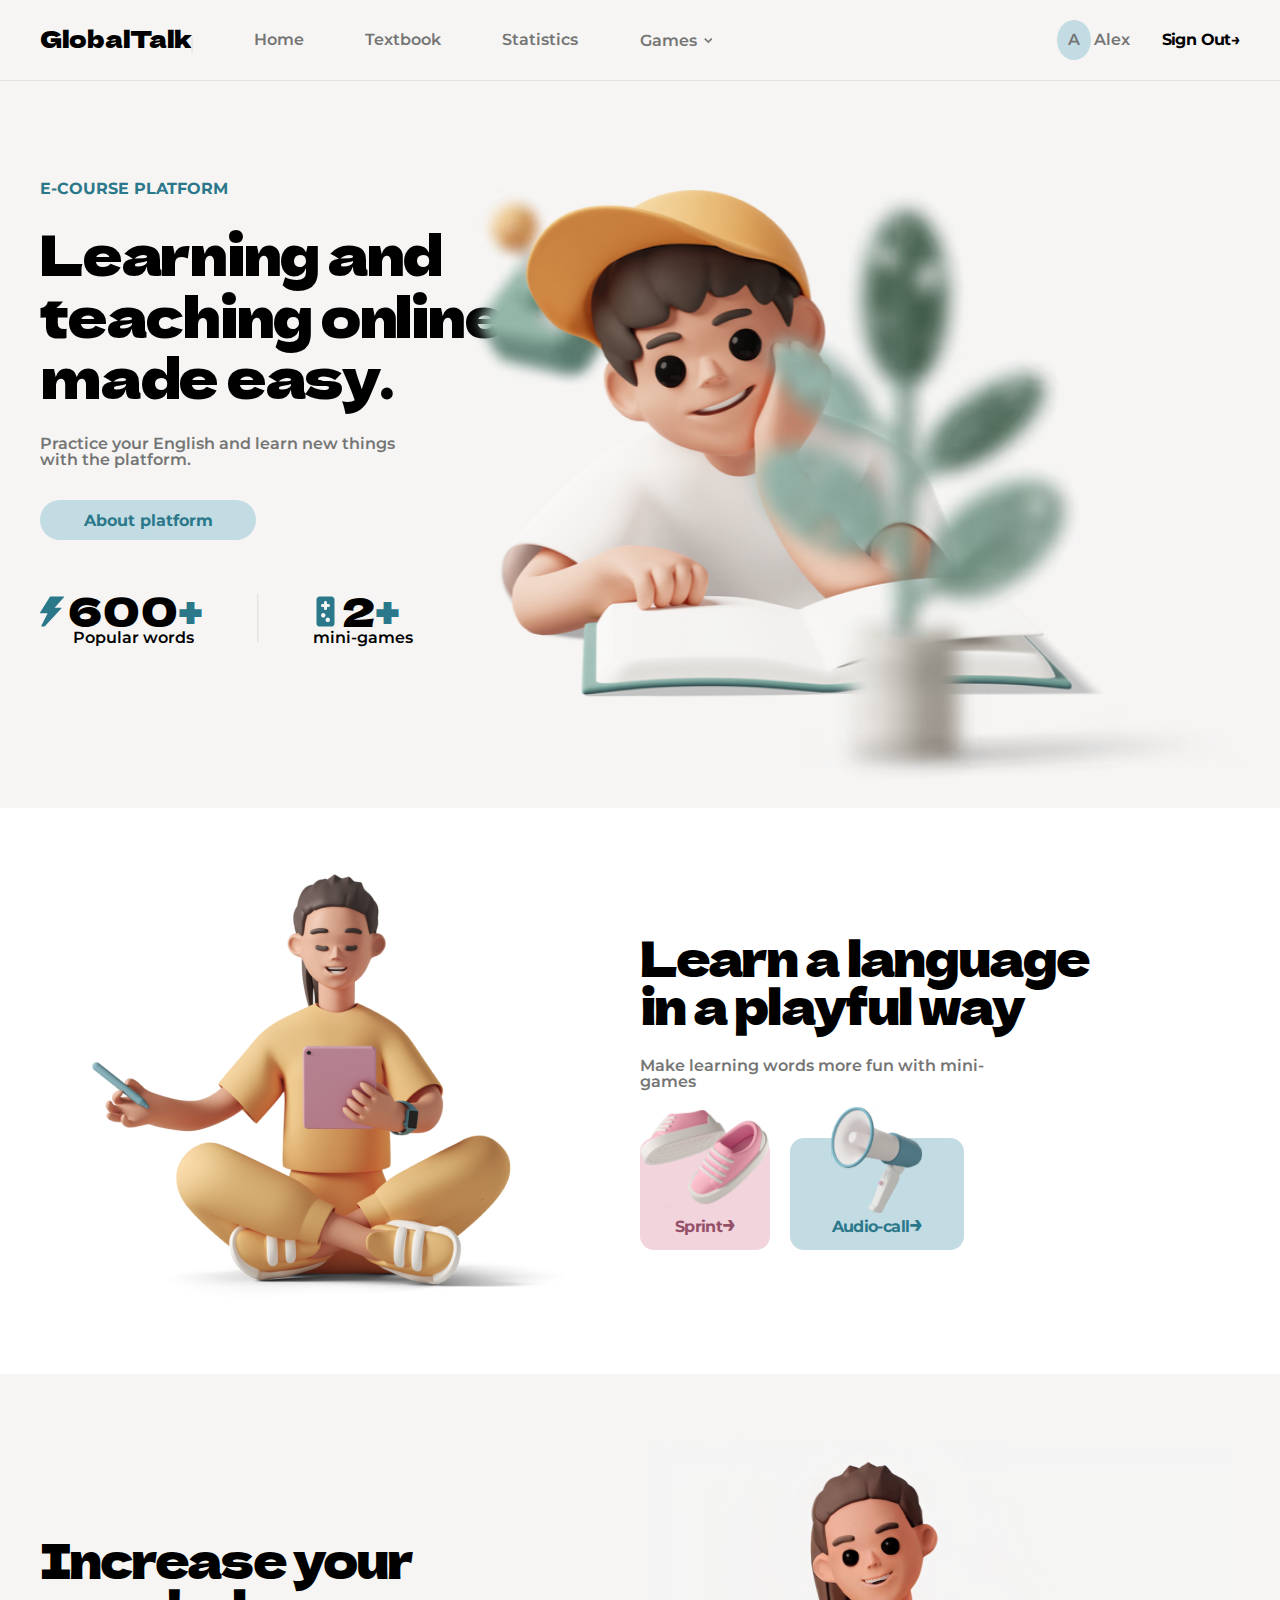
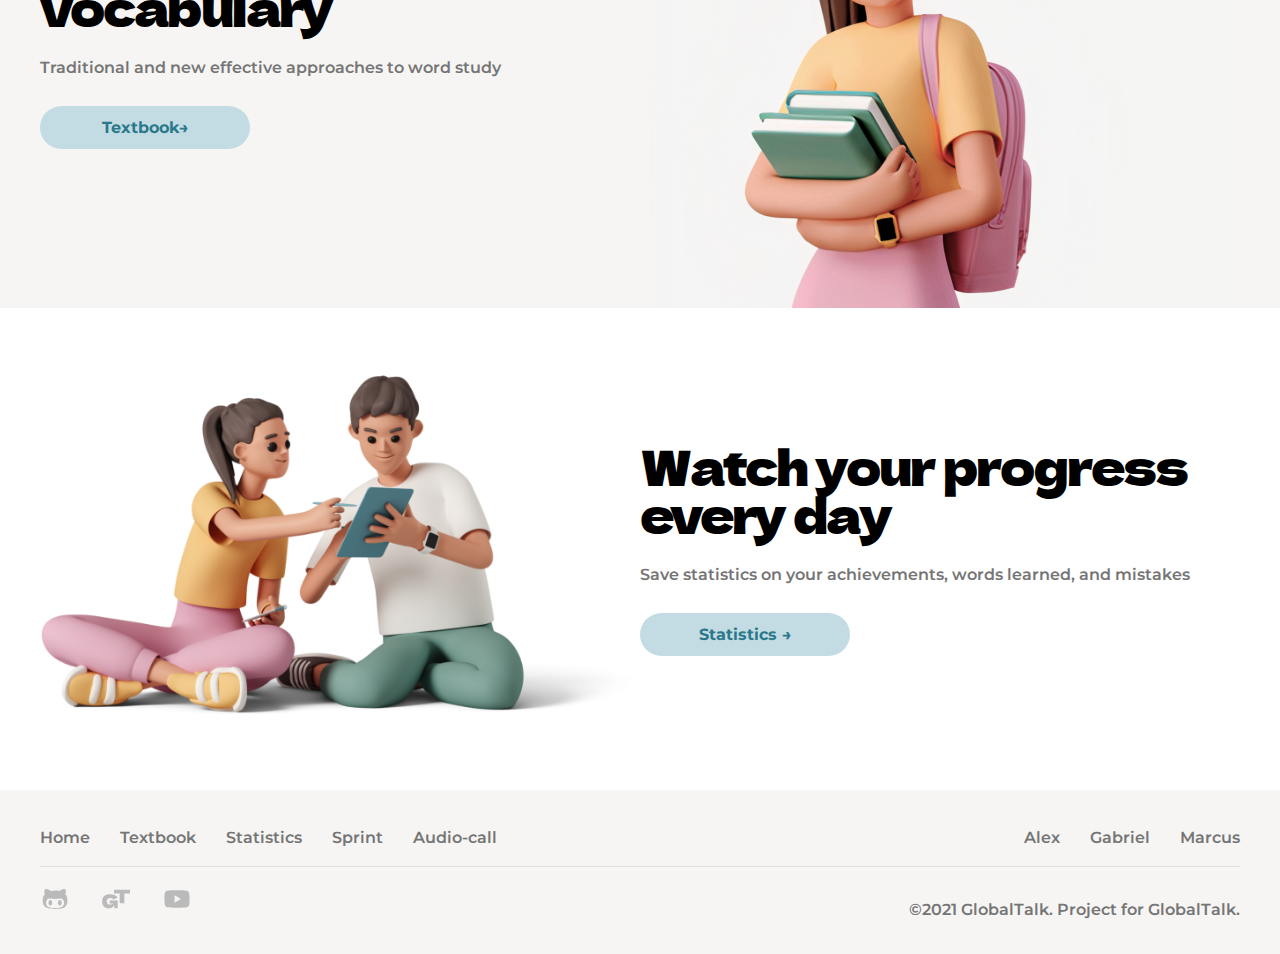
==== commit 2620a50d: "added media queries for textbook page" ====
--- a/index.html
+++ b/index.html
@@ -99,9 +99,9 @@
                     </div>
                 </div>
                 <div class="learning__pic">
-                    <img class="backtoy" src="images\theBoy-back-toy.webp" alt="">
+                    <img class="backtoy" src="images\theBoy-back-toy.avif" alt="">
                     <img class="boy__learning"   src="images\theBoy.png" alt="">
-                    <img class="front__plant"   src="images\theBoy-front-plant.webp" alt="">
+                    <img class="front__plant"   src="images\theBoy-front-plant.avif" alt="">
                 </div>
             </div>
         </section> 
@@ -213,7 +213,4 @@
             <span class="rights">©2021 GlobalTalk. Project for GlobalTalk.</span>
         </div>
     </div>
-</footer>
-<script src="js/main.min.js" defer></script>
-</body>
-</html>+</footer>--- a/css/style.min.css
+++ b/css/style.min.css
@@ -1 +1 @@
-html,body,div,span,applet,object,iframe,h1,h2,h3,h4,h5,h6,p,blockquote,pre,a,abbr,acronym,address,big,cite,code,del,dfn,em,img,ins,kbd,q,s,samp,small,strike,strong,sub,sup,tt,var,b,u,i,center,dl,dt,dd,ol,ul,li,fieldset,form,label,legend,table,caption,tbody,tfoot,thead,tr,th,td,article,aside,canvas,details,embed,figure,figcaption,footer,header,hgroup,main,menu,nav,output,ruby,section,summary,time,mark,audio,video{margin:0;padding:0;border:0;font-size:100%;font:inherit;vertical-align:baseline}article,aside,details,figcaption,figure,footer,header,hgroup,main,menu,nav,section{display:block}*[hidden]{display:none}body{line-height:1}menu,ol,ul{list-style:none}blockquote,q{quotes:none}blockquote:before,blockquote:after,q:before,q:after{content:"";content:none}table{border-collapse:collapse;border-spacing:0}html{box-sizing:border-box;font-size:16px;position:relative}*,*:after,*:before{box-sizing:inherit}body{margin:0}a{text-decoration:none;color:inherit}img{max-width:100%}.header{background-color:#f6f5f4;border-bottom:1px solid #e0e0e0}.container{display:block;margin:0 auto;max-width:1200px}.nav{max-width:100%;display:flex;justify-content:space-between;align-items:center}.burger{display:none;position:relative;z-index:50;align-items:center;justify-content:flex-end;width:30px;height:18px}.burger span{height:2px;width:100%;transform:scale(1);background-color:#000}.burger::before,.burger::after{content:"";position:absolute;height:2px;width:100%;background-color:#000;transition:all .3s ease 0s}.burger::before{top:0}.burger::after{bottom:0}.burger.active span{transform:scale(0)}.burger.active::before{top:50%;transform:rotate(-45deg) translate(0, -50%);background-color:#fff}.burger.active::after{bottom:50%;transform:rotate(45deg) translate(0, 50%);background-color:#fff}.logo{font-family:Dela Gothic One,sans-serif;font-style:normal;font-weight:400;font-size:1.5em;color:#000}.logo::after{content:"";display:block;height:5px;color:#e0e0e0}.nav__list{margin:24px 0 24px 0;width:50%;display:flex;align-items:center;justify-content:space-between;list-style-type:none}.nav__list .nav__item a{font-family:Montserrat,sans-serif;font-size:1em;font-weight:600;color:#757575}.nav__list .nav__item>a:hover{transition:linear 300ms;color:#000}.games__menu{display:none}.nav__item.active .games__menu{font-family:Montserrat;font-size:1em;font-style:normal;font-weight:600;color:#757575;display:flex;flex-direction:column;position:absolute;z-index:5;top:10%;width:200px;border-radius:5%;padding:2%;background-color:#fff;color:#757575;row-gap:20px}.games-item{row-gap:20px}.account{display:flex;justify-content:flex-end;align-items:center;width:50%}.account__data{width:20%;padding-right:6%;display:flex;justify-content:center;align-items:center}.account__logo{background-color:#c3dce3;background-repeat:no-repeat;background-size:cover;border-radius:100%;width:40px;height:40px;margin-right:5%;font-family:Montserrat,sans-serif;font-weight:600;font-size:1em;color:#757575;display:flex;justify-content:center;align-items:center}.account__logo:hover{border:4px solid rgba(100,100,100,.1)}.name{font-family:Montserrat,sans-serif;font-weight:600;font-size:1em;color:#757575}.name:hover{transition:linear 300ms;color:#000}.sign__in{font-family:Montserrat,sans-serif;font-weight:700;font-size:1em;color:#000;letter-spacing:-0.64px}.learning{position:relative;padding-top:100px;background-color:#f6f5f4}.learning__content{display:flex;flex-direction:column;max-width:45%}.heading__blue{font-family:Montserrat;font-size:1em;font-style:normal;font-weight:700;color:#2b788b;text-transform:uppercase}.big__header__learning{font-family:Dela Gothic One;font-size:3.5em;font-style:normal;font-weight:400;line-height:1.1;letter-spacing:-2.24px;margin-top:24px;margin-bottom:0}.descr{font-family:Montserrat;font-size:1em;font-style:normal;font-weight:600;color:#757575;margin-bottom:0;max-width:70%;margin-top:30px}.about__btn{border-radius:100px;background-color:#c3dce3;display:flex;justify-content:center;align-items:center;color:#2b788b;font-family:Montserrat;font-size:1em;font-style:normal;font-weight:700;padding:2% 5%;width:50%;max-width:35%;border:none;cursor:pointer;max-width:40%;padding:2% 0;margin-top:32px}.about__btn:hover{box-shadow:4px 4px 4px 4px #2b788b;transition:300ms ease}.about__btn:active{box-shadow:.5px .5px .5px .5px #235764;transition:600ms ease}.words{font-family:Dela Gothic One;font-size:2.5em;font-style:normal;font-weight:400}.bluetext{color:#2b788b}.stat__descr{font-family:Montserrat;font-size:1em;font-style:normal;font-weight:600}.pop__words-descr{padding-left:20%}.stat__mainPG{margin:50px 0 30% 0;display:flex;flex-direction:row;align-items:center;justify-content:flex-start;gap:10%}.learning__pic{width:55%;position:absolute;top:109px}.boy__learning{position:absolute;top:20%;transform:translateX(75%);z-index:1}.front__plant{position:absolute;top:20%;transform:translateX(120%);z-index:2}.backtoy{position:absolute;z-index:0;right:15%;animation:3000ms linear infinite animMove}@keyframes animMove{0%{transform:translateY(60%)}25%{transform:translateY(70%)}50%{transform:translateY(100%)}75%{transform:translateY(70%)}100%{transform:translateY(60%)}}.girlLearns{background-color:#fff}.girlLearns__content{display:flex;align-items:center}.girl_girlLearns{max-width:50%;margin:5% auto 5% auto}.girlLearns__text{display:flex;flex-direction:column;flex-wrap:wrap;justify-content:center;align-items:flex-start;row-gap:30px;max-width:50%}.girlLearns__subtitle{font-family:Dela Gothic One;font-size:3em;font-style:normal;font-weight:400;line-height:100%;letter-spacing:-1.92px;color:#000;max-width:76%}.girlLearns__descr{font-family:Montserrat;font-size:1em;font-style:normal;font-weight:600;color:#757575;max-width:65%}.girlLearns__cards{width:100%;display:flex;flex-direction:row;flex-grow:1;justify-content:flex-start;align-items:center;-moz-column-gap:3.333%;column-gap:3.333%;margin-top:3%}.sneakers{position:relative;height:112px;display:flex;flex-direction:column;justify-content:flex-end;align-items:center;border-radius:14px;font-family:Montserrat;font-size:16px;font-style:normal;font-weight:700;line-height:100%;letter-spacing:-0.64px;padding-bottom:2.5%;background-color:#f2d4dc;color:#945069;width:21.7%}.speaker{position:relative;height:112px;display:flex;flex-direction:column;justify-content:flex-end;align-items:center;border-radius:14px;font-family:Montserrat;font-size:16px;font-style:normal;font-weight:700;line-height:100%;letter-spacing:-0.64px;padding-bottom:2.5%;background-color:#c3dce3;color:#2b788b;width:29%}.arrow{font-size:1.5em}.sneakers__img{position:absolute;z-index:2;transform:translateY(-20%);transition:transform 300ms ease}.sneakers__img:hover{transform:scale(1.3) translateY(-22%)}.speaker__img{position:absolute;z-index:2;transform:translateY(-20%);transition:transform 300ms ease}.speaker__img:hover{transform:scale(1.3) translateY(-22%)}.increase{background-color:#f6f5f4}.increase__subtitle{font-family:Dela Gothic One;font-size:3em;font-style:normal;font-weight:400;line-height:100%;letter-spacing:-1.92px;color:#000}.increase__descr{font-family:Montserrat;font-size:1em;font-style:normal;font-weight:600;color:#757575}.textbook{border-radius:100px;background-color:#c3dce3;display:flex;justify-content:center;align-items:center;color:#2b788b;font-family:Montserrat;font-size:1em;font-style:normal;font-weight:700;padding:2% 5%;width:50%;max-width:35%;border:none;cursor:pointer}.textbook:hover{box-shadow:4px 4px 4px 4px #2b788b;transition:300ms ease}.textbook:active{box-shadow:.5px .5px .5px .5px #235764;transition:600ms ease}.increase__content{display:flex;align-items:center}.increase__text{display:flex;flex-direction:column;flex-wrap:wrap;justify-content:center;align-items:flex-start;row-gap:30px;max-width:50%}.increase__girl{max-width:50%;margin:5% auto 0 auto}.watchProgress{background-color:#fff}.watchProgress__content{display:flex;align-items:center}.watchProgress__couple{max-width:50%;margin:5% auto 5% auto}.watchProgress__text{display:flex;flex-direction:column;flex-wrap:wrap;justify-content:center;align-items:flex-start;row-gap:30px;max-width:50%}.watchProgress__subtitle{font-family:Dela Gothic One;font-size:3em;font-style:normal;font-weight:400;line-height:100%;letter-spacing:-1.92px;color:#000}.watchProgress__descr{font-family:Montserrat;font-size:1em;font-style:normal;font-weight:600;color:#757575}.statistics{border-radius:100px;background-color:#c3dce3;display:flex;justify-content:center;align-items:center;color:#2b788b;font-family:Montserrat;font-size:1em;font-style:normal;font-weight:700;padding:2% 5%;width:50%;max-width:35%;border:none;cursor:pointer}.statistics:hover{box-shadow:4px 4px 4px 4px #2b788b;transition:300ms ease}.statistics:active{box-shadow:.5px .5px .5px .5px #235764;transition:600ms ease}.footer{background-color:#f6f5f4}.upperFooter,.lowerFooter{display:flex;align-items:center;justify-content:space-between;flex-direction:row}.upperFooter{border-bottom:1px solid #e0e0e0}.upperFooter__list,.lowerFooter__list{font-family:Montserrat;font-size:1em;font-style:normal;font-weight:600;color:#757575;display:flex;align-items:center;flex-direction:row;-moz-column-gap:30px;column-gap:30px}.upperFooter__list{padding:40px 0 20px 0}.lowerFooter__list{padding:20px 0 40px 0}.lowerList-item>a:hover,.upperList-item>a:hover{transition:linear 300ms;color:#000}.rights{font-family:Montserrat;font-size:1em;font-style:normal;font-weight:600;color:#757575}.footerIcon:hover{transition:linear 300ms;fill:#000}@media screen and (max-width: 1024px){.container{max-width:950px}.header{border:none;padding-bottom:.7rem;position:sticky;top:0;z-index:20;width:100%;box-shadow:0px 0px 10px rgba(0,0,0,.5)}.about__btn{display:flex}.slash{display:none}.nav{padding:3% 2% 0 2%}.burger{display:flex;position:absolute;top:30px;right:60px}.nav__list{display:none;flex-direction:column;position:fixed;height:100%;width:100%;top:0;bottom:0;left:0;right:0;z-index:50;overflow-y:auto;padding:50px 40px;background:rgba(0,0,0,.9);margin-top:0}.account{display:none}.open{display:flex;align-items:center;justify-content:flex-start;gap:1rem}.hide__logo{display:none}.account__logo{width:30px;height:30px;margin-right:.5%}.increase,.watchProgress,.footer{padding:0 30px}.learning{padding:50px 30px 0 30px}.big__header__learning{margin-top:0}.descr,.about__btn{margin-top:25px}.about__btn{margin-bottom:70px}.stat__mainPG{display:none}.front__plant{max-width:59%;transform:translateX(125%);margin-top:30px}.boy__learning{max-width:75%;transform:translateX(55%)}.backtoy{max-width:60%;position:absolute;z-index:0;right:35%;animation:3000ms linear infinite animMoveSmallPC}@keyframes animMoveSmallPC{0%{transform:translateY(30%)}25%{transform:translateY(40%)}50%{transform:translateY(70%)}75%{transform:translateY(40%)}100%{transform:translateY(30%)}}.learning__pic{transform:translateX(41%)}.statistics{max-width:60%}.increase__girl{max-width:50%;margin:5% auto 0 auto}}@media screen and (max-width: 768px){img{max-width:60%}.container{max-width:720px}.burger{top:2ch}.nav__item{display:block;padding:12px 14px}.nav__item:hover{background-color:#cfd8dc}.upperFooter{display:none}.learning__content{max-width:100%}.learning__pic{width:60%;position:absolute;top:350px;transform:translateX(5%)}.about__btn{margin-bottom:50%}.girlLearns__text{row-gap:20px}.girlLearns__subtitle{margin-top:8%}.girlLearns__cards{margin-bottom:5%}.sneakers__img{max-width:100%;transform:translateY(-35%)}.watchProgress__text{row-gap:20px;margin-top:5%}.textbook{max-width:50%}.statistics{margin-bottom:25%}.lowerFooter__list{padding:20px 0 20px 0}}@media screen and (max-width: 570px){.boy__learning{transform:translate(50%, 20%)}.backtoy{max-width:37%}.sneakers__img{transform:translateY(-80%)}.speaker__img{transform:translateY(-70%)}.sneakers__descr{font-size:.8rem}.speaker__descr{font-size:.75rem}.increase__text{padding-bottom:2rem}.increase__subtitle{position:relative;z-index:1}.increase__girl{max-width:58%;margin:11% auto 0 -20px;position:relative;z-index:0}.girlLearns__subtitle,.increase__subtitle,.watchProgress__subtitle{font-size:2rem}}@media screen and (max-width: 536px){.boy__learning{transform:translate(50%, 55%)}.front__plant{transform:translateX(125%)}.backtoy{max-width:25%;right:43%;animation:3000ms linear infinite animMoveSmallPC}@keyframes animMoveSmallPC{0%{transform:translateY(110%)}25%{transform:translateY(100%)}50%{transform:translateY(90%)}75%{transform:translateY(100%)}100%{transform:translateY(110%)}}}@media screen and (max-width: 460px){.big__header__learning{font-size:2.5rem}.boy__learning{transform:translate(50%, -10%)}.front__plant{transform:translate(135%, -18%)}.backtoy{max-width:25%;right:43%;animation:3000ms linear infinite animMoveSmallPC}@keyframes animMoveSmallPC{0%{transform:translateY(50%)}25%{transform:translateY(40%)}50%{transform:translateY(20%)}75%{transform:translateY(40%)}100%{transform:translateY(50%)}}.burger{right:20px}.sneakers,.speaker{width:90px}.speaker__img{transform:translateY(-105%)}.girlLearns__subtitle,.increase__subtitle,.watchProgress__subtitle{font-size:1.5rem}.increase__descr{position:relative;z-index:1}.textbook{max-width:60%;padding:5% 5%;width:60%}.statistics{max-width:70%;width:70%;padding:5% 5%}.rights{font-size:.65rem}}@media screen and (max-width: 390px){.big__header__learning{font-size:2rem}.about__btn{width:50%;max-width:50%}.boy__learning{transform:translate(50%, -27%)}.front__plant{transform:translate(135%, -37%)}.backtoy{max-width:25%;right:43%;animation:3000ms linear infinite animMoveSmallPC}@keyframes animMoveSmallPC{0%{transform:translateY(30%)}25%{transform:translateY(20%)}50%{transform:translateY(0%)}75%{transform:translateY(20%)}100%{transform:translateY(30%)}}.textbook{width:70%;max-width:70%}.statistics{width:75%;max-width:75%}.girlLearns__descr,.increase__descr,.watchProgress__descr{font-size:.8rem}}@media screen and (max-width: 320px){.burger{top:15px;right:15px}.nav__item{display:block;padding:12px 14px}.nav__item:hover{background-color:#cfd8dc}.girlLearns__content,.increase__content,.watchProgress__content{display:flex;flex-direction:column;align-items:center}.big__header__learning{font-size:1.7em}.girlLearns__subtitle,.increase__subtitle,.watchProgress__subtitle{font-size:1.5em;letter-spacing:-0.92px}.heading__blue{margin-top:30px}.learning__pic{width:60%;position:absolute;top:50px;transform:translateX(5%)}.learning__content{display:flex;flex-direction:column;align-items:flex-start;padding-top:115px}.descr{margin-top:10px;align-self:flex-start}.about__btn{max-width:70%;padding:2% 10%;margin-bottom:20px}.boy__learning{max-width:75%;transform:translateX(45%)}.front__plant{max-width:60%;transform:translateX(125%);margin-top:20px}.backtoy{max-width:35%;position:absolute;z-index:0;right:46%;animation:none}.girlLearns__text{display:flex;flex-direction:column;flex-wrap:wrap;justify-content:center;align-items:center;max-width:100%}.girlLearns__subtitle{letter-spacing:-0.92px}.girlLearns__descr{font-size:.79em;max-width:76%}.girlLearns__cards{justify-content:center;align-items:center}.sneakers{width:30.7%}.speaker{position:relative;height:112px;display:flex;flex-direction:column;justify-content:flex-end;align-items:center;border-radius:14px;font-family:Montserrat;font-size:16px;font-style:normal;font-weight:700;line-height:100%;letter-spacing:-0.64px;padding-bottom:2.5%;background-color:#c3dce3;color:#2b788b;width:30.7%}.speaker__img{transform:translateY(-65%)}.speaker__descr{padding-left:25px}.increase__text,.watchProgress__text{display:flex;flex-direction:column;flex-wrap:wrap;row-gap:30px;max-width:100%}.increase_-text{order:2}.textbook,.statistics{max-width:70%;padding:5% 10%;margin-bottom:20px}.lowerFooter{flex-direction:column}.rights{font-size:.7em}}.gameBackground{background-color:#f6f5f4;display:flex;justify-content:center;align-items:center}.game__content{position:relative;display:flex;background-color:#fff;max-width:700px;height:400px;padding:20px 40px;margin:100px;border-radius:14px}.sprintGirl{max-width:35%}.game__text{display:flex;flex-direction:column;max-width:65%}.games__heading{display:flex;align-items:center;justify-content:flex-start}.gamesBigHeading{font-family:Dela Gothic One;font-size:3.5em;font-style:normal;font-weight:400;line-height:1.1;letter-spacing:-2.24px;margin-top:24px;margin-bottom:0}.games__addBlueEl{color:#2b788b;background-color:#c3dce3;font-family:Montserrat;font-size:.8em;font-style:normal;font-weight:600;line-height:140%;letter-spacing:-0.48px;padding:4px 8px;margin:5% 0 0 3%;border-radius:6px}.gamesdescr{font-family:Montserrat;font-size:1em;font-style:normal;font-weight:600;color:#757575;margin-top:5%}.chooseLevel{font-family:Montserrat;font-size:1em;font-style:normal;font-weight:600;color:#757575;margin-top:7%}.label-form{display:flex;height:10%;margin-bottom:5%}label{cursor:pointer}.real-radio{width:0;height:0;position:absolute;opacity:0}.levels{display:flex;align-items:center;-moz-column-gap:24px;column-gap:24px}.level__item{display:flex;align-items:center;justify-content:center;width:47px;height:46px;padding:14px 13px;background:rgba(0,0,0,0);border:3px solid;border-radius:100%;cursor:pointer;font-family:Montserrat;font-size:16px;font-style:normal;font-weight:700;line-height:100%;letter-spacing:-0.64px}.level__item-green{color:#639b6d;border-color:#639b6d}.level__item-green:hover{background-color:rgba(99,155,109,.3)}.level__item-yellow{color:#c4a24c;border-color:#c4a24c}.level__item-yellow:hover{background-color:rgba(196,162,76,.3)}.level__item-red{color:#cb5b43;border-color:#cb5b43}.level__item-red:hover{background-color:rgba(203,91,67,.3)}.level__item-darkRed{color:#a95151;border-color:#a95151}.level__item-darkRed:hover{background-color:rgba(169,81,81,.3)}.level__item-purple{color:#a15993;border-color:#a15993}.level__item-purple:hover{background-color:rgba(161,89,147,.3)}.level__item-blue{color:#5996a5;border-color:#5996a5}.level__item-blue:hover{background-color:rgba(89,150,165,.3)}.real-radio:checked+.level__item-green{background-color:rgba(99,155,109,.3)}.real-radio:checked+.level__item-yellow{background-color:rgba(196,162,76,.3)}.real-radio:checked+.level__item-red{background-color:rgba(203,91,67,.3)}.real-radio:checked+.level__item-darkRed{background-color:rgba(169,81,81,.3)}.real-radio:checked+.level__item-purple{background-color:rgba(161,89,147,.3)}.real-radio:checked+.level__item-blue{background-color:rgba(89,150,165,.3)}.getStarted{max-width:35%;background-color:#2b788b;border:none;border-radius:100px;padding:3.5% 5.5%;margin-top:5%;cursor:pointer;color:#fff;font-family:Montserrat;font-size:1em;font-style:normal;font-weight:700;line-height:100%;letter-spacing:-0.64px}.getStarted:hover{box-shadow:3px 3px 3px 3px #235764;transition:300ms ease}.getStarted:active{box-shadow:1.5px 1.5px 1.5px 1.5px #235764}.audiocallHeading{font-size:3em}.note__first{position:absolute;z-index:5;top:40px;left:30px}.note__second{position:absolute;z-index:5;top:10px;left:150px}.note__third{position:absolute;z-index:5;top:75px;left:180px}.textbook-page{padding-top:40px;background-color:#f6f5f4}.textbook__header{position:relative;z-index:2;display:flex;align-items:center;justify-content:space-between;width:100%;background-color:#fff;border-radius:14px}.header-radios{display:flex;align-items:center;justify-content:space-between;width:36%;height:84px;padding:20px}.header-radio-first,.header-radio-second{color:#757575;font-family:Dela Gothic One;font-size:26px;font-style:normal;font-weight:400;line-height:100%;letter-spacing:-1.04px}.radio__descr-first,.radio__descr-second{vertical-align:middle;position:relative}.radio__descr-first::after{position:absolute;top:7px;left:190px;content:" ";display:block;width:1.219px;height:32px;background-color:#e0e0e0}.radio__descr-first span{margin-left:5px}.radio__descr-second{display:block;position:relative}.svg-book{position:absolute;top:1px;left:-41px}.real-radio:checked+.radio__descr-first .svg-hat path,.real-radio:checked+.radio__descr-second .svg-book path,.real-radio:checked+.radio__descr-first span,.real-radio:checked+.radio__descr-second span{fill:#000;color:#000;font-family:Dela Gothic One;font-style:normal;font-weight:400;line-height:100%;letter-spacing:-1.04px}.textbook-header__cards{width:64%;display:flex;flex-direction:row;align-items:center;justify-content:flex-end;-moz-column-gap:10px;column-gap:10px;padding:20px}.textbook-sneakers{position:relative;height:112px;display:flex;flex-direction:column;justify-content:flex-end;align-items:center;border-radius:14px;font-family:Montserrat;font-size:16px;font-style:normal;font-weight:700;line-height:100%;letter-spacing:-0.64px;padding-bottom:2.5%;background-color:#f2d4dc;color:#945069;border-radius:14px;width:150px;height:44px;padding:0;display:flex;align-items:center;justify-content:center;flex-direction:row;background-image:url("../images/sneakers__pink.svg");background-size:63px;background-repeat:no-repeat;background-position:-19%}.textbook-speaker{position:relative;height:112px;display:flex;flex-direction:column;justify-content:flex-end;align-items:center;border-radius:14px;font-family:Montserrat;font-size:16px;font-style:normal;font-weight:700;line-height:100%;letter-spacing:-0.64px;padding-bottom:2.5%;background-color:#c3dce3;color:#2b788b;border-radius:14px;width:170px;height:44px;padding:0;display:flex;align-items:center;justify-content:center;flex-direction:row;background-image:url("../images/speaker.svg");background-size:53px;background-repeat:no-repeat;background-position:-7%}.textbook-sneakers__img{position:absolute;left:-7%;width:44px;z-index:0}.textbook-speaker__img{width:44px;z-index:0}.speaker__descr-textbook{padding-left:20px}.settings-btn{display:none}.settings{display:flex;align-items:center;justify-content:center;width:40px;height:40px;border:none;border-radius:4px;cursor:pointer;background-image:url(../images/settings_default.svg)}.settings:hover{box-shadow:.5px .5px 1px 1px #757575;transition:300ms ease}.check_pic{width:100%;height:100%}.settings-btn:checked~.settings-dropdown{display:flex}.settings-btn:checked+.check_pic{background-image:url(../images/settings_checked.svg)}.settings-dropdown{display:none;flex-direction:column;row-gap:20px;position:absolute;top:78px;left:65%;z-index:5;background-color:#fff;border-radius:14px;border:1px solid #f6f5f4;padding:20px;box-shadow:0px 11.4490642548px 11.4490642548px 0px rgba(52,41,39,.04),0px 11.4490642548px 68.6943969727px 0px rgba(52,41,39,.04),0px 68.6943969727px 68.6943969727px 0px rgba(52,41,39,.04),0px 91.5925140381px 91.5925140381px 0px rgba(52,41,39,.04),0px 183.1850280762px 183.1850280762px 0px rgba(52,41,39,.12),0px 343.4719543457px 343.4719543457px 0px rgba(52,41,39,.08)}.check{padding-left:1.2em;color:#828282;font-family:Montserrat;font-size:1em;font-style:normal;font-weight:600;line-height:100%;vertical-align:middle}.check__box{-webkit-appearance:none;-moz-appearance:none;appearance:none}.checkSpan{position:absolute;margin-left:-2em;width:1.25em;height:1.25em;background-image:url(../images/Checkbox_off.svg)}.check__box:checked+.checkSpan{background-image:url(../images/Checkbox_checked.svg)}.ChooseALevel{display:flex;align-items:center;justify-content:center}.small-container{width:890px;display:block;margin:0 auto}.levelForm{display:flex;align-items:center;justify-content:center;-moz-column-gap:40px;column-gap:40px;margin-top:40px}.levelForm-item{display:flex;align-items:center;-moz-column-gap:12px;column-gap:12px}.levelname{color:#757575;font-family:Dela Gothic One;font-size:1.6em;font-style:normal;font-weight:400;line-height:100%;letter-spacing:-1.04px}.difficulty{font-family:Montserrat;font-size:.85em;font-style:normal;font-weight:600;line-height:140%;letter-spacing:-0.48px;padding:8px}.difficulty-easy{color:#639b6d;background-color:rgba(99,155,109,.3);border-radius:4px}.difficulty-medium{color:#c4a24c;background-color:rgba(196,162,76,.3);border-radius:4px}.difficulty-hard{color:#cb5b43;background-color:rgba(203,91,67,.3);border-radius:4px}.radio-levels{width:0;height:0;position:absolute;opacity:0}.radio-levels:checked+.levelname{color:#000}.radio-levels:checked+.levelForm-item{border-bottom:1px solid #000}.radio-levels:checked+.levelname+.difficulty-easy{background-color:#639b6d;color:#f6f5f4}.radio-levels:checked+.levelname+.difficulty-medium{background-color:#c4a24c;color:#f6f5f4}.radio-levels:checked+.levelname+.difficulty-hard{background-color:#cb5b43;color:#f6f5f4}.cardOfWord{width:100%;display:flex;align-items:center;margin-top:40px;background-color:#fff;border-radius:14px}.cardOfWord__img-first{background-repeat:no-repeat;background-size:cover;width:38%;border-top-left-radius:14px;border-bottom-left-radius:14px;height:336px;background-image:url(../images/src/CardOfWord__1.png)}.cardOfWord__img-second{background-repeat:no-repeat;background-size:cover;width:38%;border-top-left-radius:14px;border-bottom-left-radius:14px;height:336px;background-image:url(../images/src/CardOfWord__2.png)}.cardOfWord__img-third{background-repeat:no-repeat;background-size:cover;width:38%;border-top-left-radius:14px;border-bottom-left-radius:14px;height:336px;background-image:url(../images/src/CardOfWord__1.png)}.cardOfWord__desr{display:flex;flex-direction:column;align-items:space-between;justify-content:center;width:80%;row-gap:20px;padding:40px}.cardOfWord__word{display:flex;justify-content:space-between}.word,.slash{color:#000;font-family:Dela Gothic One;font-size:32px;font-style:normal;font-weight:400;line-height:100%;letter-spacing:-1.28px}.synonym{color:#757575;font-family:Dela Gothic One;font-size:32px;font-style:normal;font-weight:400;line-height:100%;letter-spacing:-1.28px}.voice_prounance{display:flex;justify-content:center;align-items:center;background-color:#f6f5f4;border:none;width:40px;height:40px;cursor:pointer}.voice_prounance:hover{box-shadow:1.5px 1.5px 1.5px 1.5px #757575;transition:300ms ease}.voice_prounance:active{box-shadow:1.2px 1.2px 1.2px 1.2px #757575}.transcriptionAndState{display:flex;align-items:center;justify-content:flex-start;-moz-column-gap:10px;column-gap:10px}.transcription{color:#000;font-family:Montserrat;font-size:1.1em;font-style:normal;font-weight:600;line-height:140%;letter-spacing:.72px}.word__statement-compound{display:none;width:100px;background-color:#cb5b43;padding:4px 12px;border:none;border-radius:4px;color:#f6f5f4;font-family:Montserrat;font-size:.9em;font-style:normal;font-weight:600;line-height:140%;letter-spacing:-0.56px}.word__statement-learned{display:none;background-color:#639b6d;padding:4px 12px;border:none;border-radius:4px;color:#f6f5f4;font-family:Montserrat;font-size:.9em;font-style:normal;font-weight:600;line-height:140%;letter-spacing:-0.56px}.word__meaning{color:#000;font-family:Montserrat;font-size:1em;font-style:normal;font-weight:500;line-height:150%;letter-spacing:-0.64px;border-bottom:1px solid #e0e0e0;padding-bottom:12px}.word__example{color:#757575;font-family:Montserrat;font-size:1em;font-style:normal;font-weight:500;line-height:150%;letter-spacing:-0.64px;padding-bottom:45px}.cardOfWord__desr{position:relative}.addTheWord{position:absolute;top:280px;left:27px;width:475px}.addToLearned{position:relative;width:100%;margin-top:20px}.addToDictionary{position:relative;width:100%;margin-top:20px}.addToLearned-btn{padding:12px 20px;border:none;border-radius:100px;background-color:#639b6d;color:#f6f5f4;font-family:Montserrat;font-size:1em;font-style:normal;font-weight:700;line-height:100%;letter-spacing:-0.64px;cursor:pointer}.addToLearned__check,.addToDictionary__check{-webkit-appearance:none;-moz-appearance:none;appearance:none}.addToLearned__check:checked+.addToLearned-btn{background-color:rgba(99,155,109,.3);color:#639b6d;padding:12px 10px}.addToDictionary-btn{padding:12px 20px;border:none;border-radius:100px;background-color:#cb5b43;color:#f6f5f4;font-family:Montserrat;font-size:1em;font-style:normal;font-weight:700;line-height:100%;letter-spacing:-0.64px;cursor:pointer}.addToDictionary__check:checked+.addToDictionary-btn{background-color:rgba(203,91,67,.3);color:#cb5b43;padding:12px 10px}.textbook_pages{display:flex;justify-content:center;align-items:center;-moz-column-gap:24px;column-gap:24px;margin-top:40px}.page_link{height:44px;width:44px;border-radius:50%;border:3px solid #2b788b;color:#5996a5;background-color:rgba(0,0,0,0);display:flex;align-items:center;justify-content:center;cursor:pointer;font-family:Montserrat;font-size:1em;font-style:normal;font-weight:700;line-height:100%;letter-spacing:-0.64px}.page_link:hover{background-color:#2b788b;color:#fff}.dictionary-nowords{display:flex;margin-top:40px;padding:40px;background-color:#fff;border:none;border-radius:14px;box-shadow:0px 22.89813px 45.79626px -11.44906px rgba(52,41,39,.08)}.nowords__pic{max-width:40%}.nowords__content{padding-left:30px;display:flex;flex-direction:column;align-items:flex-start;justify-content:center}.nowords__heading{font-family:Dela Gothic One;font-size:3em;font-style:normal;font-weight:400;line-height:100%;letter-spacing:-1.92px;color:#000;font-size:2em;letter-spacing:-1.28px}.nowords__descr{font-family:Montserrat;font-size:1em;font-style:normal;font-weight:600;color:#757575;margin-top:1em;letter-spacing:-0.64px}.toTextbook{border-radius:100px;background-color:#c3dce3;display:flex;justify-content:center;align-items:center;color:#2b788b;font-family:Montserrat;font-size:1em;font-style:normal;font-weight:700;padding:2% 5%;width:50%;max-width:35%;border:none;cursor:pointer;margin-top:40px}.toTextbook:hover{box-shadow:4px 4px 4px 4px #2b788b;transition:300ms ease}.toTextbook:active{box-shadow:.5px .5px .5px .5px #235764;transition:600ms ease}.words__storage{display:flex;flex-direction:column}.dictionary{display:none}.statisticsPage{background-color:#f6f5f4}.statistics__container{width:1180px;display:block;margin:0 auto}.stat__checkboxes{display:flex;align-items:center;justify-content:center;-moz-column-gap:20px;column-gap:20px;margin-bottom:40px;padding-top:100px}.stat__checkboxes-style{width:0;height:0;position:absolute;opacity:0}.stat__checkboxes-style+span{font-family:Dela Gothic One;font-size:1.625em;font-style:normal;font-weight:400;line-height:100%;letter-spacing:-1.04px}.stat__checkboxes-style:checked+span{transition:250ms linear;border-bottom:2px #000 solid;padding-bottom:10px}.statInfo{display:flex;-moz-column-gap:10px;column-gap:10px;padding-bottom:100px;justify-content:center}.statistics__data{max-width:40%;background-color:#fff;border-radius:14px;box-shadow:0px 22.89813px 45.79626px -11.44906px rgba(52,41,39,.08);display:flex;align-items:flex-start;flex-direction:column;justify-content:center;row-gap:20px;padding:40px}.stat__heading{font-family:Dela Gothic One;font-size:3em;font-style:normal;font-weight:400;line-height:100%;letter-spacing:-1.92px;color:#000;font-size:2em;letter-spacing:-1.28px}.stat__subHeading,.stat__number__descr{font-family:Montserrat;font-size:1em;font-style:normal;font-weight:600;color:#757575}.words__stat{display:flex;align-items:center;justify-content:space-between;width:100%}.stat__studied,.stat__answers{display:flex;flex-direction:column;align-items:center;justify-content:center}.stat__studied{margin-right:10px;border-right:1.219px solid;border-color:#e0e0e0;padding-right:13%}.stat__number{color:#000;font-family:Dela Gothic One;font-size:2.5em;font-style:normal;font-weight:400;line-height:100%;letter-spacing:-0.8px}.stat__number>span{color:#2b788b}.sprint__stat,.audiocall__stat{display:flex;width:100%;align-items:center;justify-content:flex-start}.sprint__stat{border-bottom:1.219px solid #e0e0e0;padding-bottom:24px}.stat__column{display:flex;flex-direction:column}.heading__group-stat,.audiocallHeading__group-stat{margin-bottom:16px}.gamesBigHeading-stat{color:#000;font-family:Dela Gothic One;font-size:1.625em;font-style:normal;font-weight:400;line-height:100%;letter-spacing:-1.04px;margin:0}.stat__info{font-family:Montserrat;font-size:1em;font-style:normal;font-weight:600;color:#757575;font-size:.95em;margin-bottom:2px}.stat__info span{font-family:Montserrat;font-size:1em;font-style:normal;font-weight:600;color:#757575;color:#000}.audiocall__speedtask-stat,.sprint__speedtask-stat{margin:0 0 0 8px}.audiocallHeading__group-stat{width:110%}.statistics__graph{max-width:60%;background-color:#fff;border-radius:14px;padding:40px 20px;box-shadow:0px 22.89813px 45.79626px -11.44906px rgba(52,41,39,.08)}+html,body,div,span,applet,object,iframe,h1,h2,h3,h4,h5,h6,p,blockquote,pre,a,abbr,acronym,address,big,cite,code,del,dfn,em,img,ins,kbd,q,s,samp,small,strike,strong,sub,sup,tt,var,b,u,i,center,dl,dt,dd,ol,ul,li,fieldset,form,label,legend,table,caption,tbody,tfoot,thead,tr,th,td,article,aside,canvas,details,embed,figure,figcaption,footer,header,hgroup,main,menu,nav,output,ruby,section,summary,time,mark,audio,video{margin:0;padding:0;border:0;font-size:100%;font:inherit;vertical-align:baseline}article,aside,details,figcaption,figure,footer,header,hgroup,main,menu,nav,section{display:block}*[hidden]{display:none}body{line-height:1}menu,ol,ul{list-style:none}blockquote,q{quotes:none}blockquote:before,blockquote:after,q:before,q:after{content:"";content:none}table{border-collapse:collapse;border-spacing:0}html{box-sizing:border-box;font-size:16px;position:relative}*,*:after,*:before{box-sizing:inherit}body{margin:0}a{text-decoration:none;color:inherit}img{max-width:100%}.header{background-color:#f6f5f4;border-bottom:1px solid #e0e0e0}.container{display:block;margin:0 auto;max-width:1200px}.nav{max-width:100%;display:flex;justify-content:space-between;align-items:center}.burger{display:none;position:relative;z-index:50;align-items:center;justify-content:flex-end;width:30px;height:18px}.burger span{height:2px;width:100%;transform:scale(1);background-color:#000}.burger::before,.burger::after{content:"";position:absolute;height:2px;width:100%;background-color:#000;transition:all .3s ease 0s}.burger::before{top:0}.burger::after{bottom:0}.burger.active span{transform:scale(0)}.burger.active::before{top:50%;transform:rotate(-45deg) translate(0, -50%);background-color:#fff}.burger.active::after{bottom:50%;transform:rotate(45deg) translate(0, 50%);background-color:#fff}.logo{font-family:Dela Gothic One,sans-serif;font-style:normal;font-weight:400;font-size:1.5em;color:#000}.logo::after{content:"";display:block;height:5px;color:#e0e0e0}.nav__list{margin:24px 0 24px 0;width:50%;display:flex;align-items:center;justify-content:space-between;list-style-type:none}.nav__list .nav__item a{font-family:Montserrat,sans-serif;font-size:1em;font-weight:600;color:#757575}.nav__list .nav__item>a:hover{transition:linear 300ms;color:#000}.games__menu{display:none}.nav__item.active .games__menu{font-family:Montserrat;font-size:1em;font-style:normal;font-weight:600;color:#757575;display:flex;flex-direction:column;position:absolute;z-index:5;top:10%;width:200px;border-radius:5%;padding:2%;background-color:#fff;color:#757575;row-gap:20px}.games-item{row-gap:20px}.account{display:flex;justify-content:flex-end;align-items:center;width:50%}.account__data{width:20%;padding-right:6%;display:flex;justify-content:center;align-items:center}.account__logo{background-color:#c3dce3;background-repeat:no-repeat;background-size:cover;border-radius:100%;width:40px;height:40px;margin-right:5%;font-family:Montserrat,sans-serif;font-weight:600;font-size:1em;color:#757575;display:flex;justify-content:center;align-items:center}.account__logo:hover{border:4px solid rgba(100,100,100,.1)}.name{font-family:Montserrat,sans-serif;font-weight:600;font-size:1em;color:#757575}.name:hover{transition:linear 300ms;color:#000}.sign__in{font-family:Montserrat,sans-serif;font-weight:700;font-size:1em;color:#000;letter-spacing:-0.64px}.learning{position:relative;padding-top:100px;background-color:#f6f5f4}.learning__content{display:flex;flex-direction:column;max-width:45%}.heading__blue{font-family:Montserrat;font-size:1em;font-style:normal;font-weight:700;color:#2b788b;text-transform:uppercase}.big__header__learning{font-family:Dela Gothic One;font-size:3.5em;font-style:normal;font-weight:400;line-height:1.1;letter-spacing:-2.24px;margin-top:24px;margin-bottom:0}.descr{font-family:Montserrat;font-size:1em;font-style:normal;font-weight:600;color:#757575;margin-bottom:0;max-width:70%;margin-top:30px}.about__btn{border-radius:100px;background-color:#c3dce3;display:flex;justify-content:center;align-items:center;color:#2b788b;font-family:Montserrat;font-size:1em;font-style:normal;font-weight:700;padding:2% 5%;width:50%;max-width:35%;border:none;cursor:pointer;max-width:40%;padding:2% 0;margin-top:32px}.about__btn:hover{box-shadow:4px 4px 4px 4px #2b788b;transition:300ms ease}.about__btn:active{box-shadow:.5px .5px .5px .5px #235764;transition:600ms ease}.words{font-family:Dela Gothic One;font-size:2.5em;font-style:normal;font-weight:400}.bluetext{color:#2b788b}.stat__descr{font-family:Montserrat;font-size:1em;font-style:normal;font-weight:600}.pop__words-descr{padding-left:20%}.stat__mainPG{margin:50px 0 30% 0;display:flex;flex-direction:row;align-items:center;justify-content:flex-start;gap:10%}.learning__pic{width:55%;position:absolute;top:109px}.boy__learning{position:absolute;top:20%;transform:translateX(75%);z-index:1}.front__plant{position:absolute;top:20%;transform:translateX(120%);z-index:2}.backtoy{position:absolute;z-index:0;right:15%;animation:3000ms linear infinite animMove}@keyframes animMove{0%{transform:translateY(60%)}25%{transform:translateY(70%)}50%{transform:translateY(100%)}75%{transform:translateY(70%)}100%{transform:translateY(60%)}}.girlLearns{background-color:#fff}.girlLearns__content{display:flex;align-items:center}.girl_girlLearns{max-width:50%;margin:5% auto 5% auto}.girlLearns__text{display:flex;flex-direction:column;flex-wrap:wrap;justify-content:center;align-items:flex-start;row-gap:30px;max-width:50%}.girlLearns__subtitle{font-family:Dela Gothic One;font-size:3em;font-style:normal;font-weight:400;line-height:100%;letter-spacing:-1.92px;color:#000;max-width:76%}.girlLearns__descr{font-family:Montserrat;font-size:1em;font-style:normal;font-weight:600;color:#757575;max-width:65%}.girlLearns__cards{width:100%;display:flex;flex-direction:row;flex-grow:1;justify-content:flex-start;align-items:center;-moz-column-gap:3.333%;column-gap:3.333%;margin-top:3%}.sneakers{position:relative;height:112px;display:flex;flex-direction:column;justify-content:flex-end;align-items:center;border-radius:14px;font-family:Montserrat;font-size:16px;font-style:normal;font-weight:700;line-height:100%;letter-spacing:-0.64px;padding-bottom:2.5%;background-color:#f2d4dc;color:#945069;width:21.7%}.speaker{position:relative;height:112px;display:flex;flex-direction:column;justify-content:flex-end;align-items:center;border-radius:14px;font-family:Montserrat;font-size:16px;font-style:normal;font-weight:700;line-height:100%;letter-spacing:-0.64px;padding-bottom:2.5%;background-color:#c3dce3;color:#2b788b;width:29%}.arrow{font-size:1.5em}.sneakers__img{position:absolute;z-index:2;transform:translateY(-20%);transition:transform 300ms ease}.sneakers__img:hover{transform:scale(1.3) translateY(-22%)}.speaker__img{position:absolute;z-index:2;transform:translateY(-20%);transition:transform 300ms ease}.speaker__img:hover{transform:scale(1.3) translateY(-22%)}.increase{background-color:#f6f5f4}.increase__subtitle{font-family:Dela Gothic One;font-size:3em;font-style:normal;font-weight:400;line-height:100%;letter-spacing:-1.92px;color:#000;position:relative;z-index:1}.increase__descr{font-family:Montserrat;font-size:1em;font-style:normal;font-weight:600;color:#757575;position:relative;z-index:1}.textbook{border-radius:100px;background-color:#c3dce3;display:flex;justify-content:center;align-items:center;color:#2b788b;font-family:Montserrat;font-size:1em;font-style:normal;font-weight:700;padding:2% 5%;width:50%;max-width:35%;border:none;cursor:pointer}.textbook:hover{box-shadow:4px 4px 4px 4px #2b788b;transition:300ms ease}.textbook:active{box-shadow:.5px .5px .5px .5px #235764;transition:600ms ease}.increase__content{display:flex;align-items:center}.increase__text{display:flex;flex-direction:column;flex-wrap:wrap;justify-content:center;align-items:flex-start;row-gap:30px;max-width:50%}.increase__girl{max-width:50%;margin:5% auto 0 auto}.watchProgress{background-color:#fff}.watchProgress__content{display:flex;align-items:center}.watchProgress__couple{max-width:50%;margin:5% auto 5% auto}.watchProgress__text{display:flex;flex-direction:column;flex-wrap:wrap;justify-content:center;align-items:flex-start;row-gap:30px;max-width:50%}.watchProgress__subtitle{font-family:Dela Gothic One;font-size:3em;font-style:normal;font-weight:400;line-height:100%;letter-spacing:-1.92px;color:#000}.watchProgress__descr{font-family:Montserrat;font-size:1em;font-style:normal;font-weight:600;color:#757575}.statistics{border-radius:100px;background-color:#c3dce3;display:flex;justify-content:center;align-items:center;color:#2b788b;font-family:Montserrat;font-size:1em;font-style:normal;font-weight:700;padding:2% 5%;width:50%;max-width:35%;border:none;cursor:pointer}.statistics:hover{box-shadow:4px 4px 4px 4px #2b788b;transition:300ms ease}.statistics:active{box-shadow:.5px .5px .5px .5px #235764;transition:600ms ease}.footer{background-color:#f6f5f4}.upperFooter,.lowerFooter{display:flex;align-items:center;justify-content:space-between;flex-direction:row}.upperFooter{border-bottom:1px solid #e0e0e0}.upperFooter__list,.lowerFooter__list{font-family:Montserrat;font-size:1em;font-style:normal;font-weight:600;color:#757575;display:flex;align-items:center;flex-direction:row;-moz-column-gap:30px;column-gap:30px}.upperFooter__list{padding:40px 0 20px 0}.lowerFooter__list{padding:20px 0 40px 0}.lowerList-item>a:hover,.upperList-item>a:hover{transition:linear 300ms;color:#000}.rights{font-family:Montserrat;font-size:1em;font-style:normal;font-weight:600;color:#757575}.footerIcon:hover{transition:linear 300ms;fill:#000}.gameBackground{background-color:#f6f5f4;display:flex;justify-content:center;align-items:center}.game__content{position:relative;display:flex;background-color:#fff;max-width:700px;height:400px;padding:20px 40px;margin:100px;border-radius:14px}.sprintGirl{max-width:35%}.game__text{display:flex;flex-direction:column;max-width:65%}.games__heading{display:flex;align-items:center;justify-content:flex-start}.gamesBigHeading{font-family:Dela Gothic One;font-size:3.5em;font-style:normal;font-weight:400;line-height:1.1;letter-spacing:-2.24px;margin-top:24px;margin-bottom:0}.games__addBlueEl{color:#2b788b;background-color:#c3dce3;font-family:Montserrat;font-size:.8em;font-style:normal;font-weight:600;line-height:140%;letter-spacing:-0.48px;padding:4px 8px;margin:5% 0 0 3%;border-radius:6px}.gamesdescr{font-family:Montserrat;font-size:1em;font-style:normal;font-weight:600;color:#757575;margin-top:5%}.chooseLevel{font-family:Montserrat;font-size:1em;font-style:normal;font-weight:600;color:#757575;margin-top:7%}.label-form{display:flex;height:10%;margin-bottom:5%}label{cursor:pointer}.real-radio{width:0;height:0;position:absolute;opacity:0}.levels{display:flex;align-items:center;-moz-column-gap:24px;column-gap:24px}.level__item{display:flex;align-items:center;justify-content:center;width:47px;height:46px;padding:14px 13px;background:rgba(0,0,0,0);border:3px solid;border-radius:100%;cursor:pointer;font-family:Montserrat;font-size:16px;font-style:normal;font-weight:700;line-height:100%;letter-spacing:-0.64px}.level__item-green{color:#639b6d;border-color:#639b6d}.level__item-green:hover{background-color:rgba(99,155,109,.3)}.level__item-yellow{color:#c4a24c;border-color:#c4a24c}.level__item-yellow:hover{background-color:rgba(196,162,76,.3)}.level__item-red{color:#cb5b43;border-color:#cb5b43}.level__item-red:hover{background-color:rgba(203,91,67,.3)}.level__item-darkRed{color:#a95151;border-color:#a95151}.level__item-darkRed:hover{background-color:rgba(169,81,81,.3)}.level__item-purple{color:#a15993;border-color:#a15993}.level__item-purple:hover{background-color:rgba(161,89,147,.3)}.level__item-blue{color:#5996a5;border-color:#5996a5}.level__item-blue:hover{background-color:rgba(89,150,165,.3)}.real-radio:checked+.level__item-green{background-color:rgba(99,155,109,.3)}.real-radio:checked+.level__item-yellow{background-color:rgba(196,162,76,.3)}.real-radio:checked+.level__item-red{background-color:rgba(203,91,67,.3)}.real-radio:checked+.level__item-darkRed{background-color:rgba(169,81,81,.3)}.real-radio:checked+.level__item-purple{background-color:rgba(161,89,147,.3)}.real-radio:checked+.level__item-blue{background-color:rgba(89,150,165,.3)}.getStarted{max-width:35%;background-color:#2b788b;border:none;border-radius:100px;padding:3.5% 5.5%;margin-top:5%;cursor:pointer;color:#fff;font-family:Montserrat;font-size:1em;font-style:normal;font-weight:700;line-height:100%;letter-spacing:-0.64px}.getStarted:hover{box-shadow:3px 3px 3px 3px #235764;transition:300ms ease}.getStarted:active{box-shadow:1.5px 1.5px 1.5px 1.5px #235764}.audiocallHeading{font-size:3em}.note__first{position:absolute;z-index:5;top:40px;left:30px}.note__second{position:absolute;z-index:5;top:10px;left:150px}.note__third{position:absolute;z-index:5;top:75px;left:180px}.textbook-page{padding-top:40px;background-color:#f6f5f4}.textbook__header{position:relative;z-index:2;display:flex;align-items:center;justify-content:space-between;width:100%;background-color:#fff;border-radius:14px}.header-radios{display:flex;align-items:center;justify-content:space-between;width:36%;height:84px;padding:20px}.header-radio-first,.header-radio-second{color:#757575;font-family:Dela Gothic One;font-size:26px;font-style:normal;font-weight:400;line-height:100%;letter-spacing:-1.04px}.radio__descr-first,.radio__descr-second{vertical-align:middle;position:relative}.radio__descr-first::after{position:absolute;top:7px;left:190px;content:" ";display:block;width:1.219px;height:32px;background-color:#e0e0e0}.radio__descr-first span{margin-left:5px}.radio__descr-second{display:block;position:relative}.svg-book{position:absolute;top:1px;left:-41px}.real-radio:checked+.radio__descr-first .svg-hat path,.real-radio:checked+.radio__descr-second .svg-book path,.real-radio:checked+.radio__descr-first span,.real-radio:checked+.radio__descr-second span{fill:#000;color:#000;font-family:Dela Gothic One;font-style:normal;font-weight:400;line-height:100%;letter-spacing:-1.04px}.textbook-header__cards{width:64%;display:flex;flex-direction:row;align-items:center;justify-content:flex-end;-moz-column-gap:10px;column-gap:10px;padding:20px}.textbook-sneakers{position:relative;height:112px;display:flex;flex-direction:column;justify-content:flex-end;align-items:center;border-radius:14px;font-family:Montserrat;font-size:16px;font-style:normal;font-weight:700;line-height:100%;letter-spacing:-0.64px;padding-bottom:2.5%;background-color:#f2d4dc;color:#945069;border-radius:14px;width:150px;height:44px;padding:0;display:flex;align-items:center;justify-content:center;flex-direction:row;background-image:url("../images/src/sneakers__pink.svg");background-size:63px;background-repeat:no-repeat;background-position:-19%}.textbook-speaker{position:relative;height:112px;display:flex;flex-direction:column;justify-content:flex-end;align-items:center;border-radius:14px;font-family:Montserrat;font-size:16px;font-style:normal;font-weight:700;line-height:100%;letter-spacing:-0.64px;padding-bottom:2.5%;background-color:#c3dce3;color:#2b788b;border-radius:14px;width:170px;height:44px;padding:0;display:flex;align-items:center;justify-content:center;flex-direction:row;background-image:url("../images/src/speaker.svg");background-size:53px;background-repeat:no-repeat;background-position:-7%}.textbook-sneakers__img{position:absolute;left:-7%;width:44px;z-index:0}.textbook-speaker__img{width:44px;z-index:0}.speaker__descr-textbook{padding-left:20px}.settings-btn{display:none}.settings{display:flex;align-items:center;justify-content:center;width:40px;height:40px;border:none;border-radius:4px;cursor:pointer;background-image:url("../images/src/settings_default.svg")}.settings:hover{box-shadow:.5px .5px 1px 1px #757575;transition:300ms ease}.check_pic{width:100%;height:100%}.settings-btn:checked~.settings-dropdown{display:flex}.settings-btn:checked+.check_pic{background-image:url("../images/src/settings_checked.svg")}.settings-dropdown{display:none;flex-direction:column;row-gap:20px;position:absolute;top:78px;left:65%;z-index:5;background-color:#fff;border-radius:14px;border:1px solid #f6f5f4;padding:20px;box-shadow:0px 11.4490642548px 11.4490642548px 0px rgba(52,41,39,.04),0px 11.4490642548px 68.6943969727px 0px rgba(52,41,39,.04),0px 68.6943969727px 68.6943969727px 0px rgba(52,41,39,.04),0px 91.5925140381px 91.5925140381px 0px rgba(52,41,39,.04),0px 183.1850280762px 183.1850280762px 0px rgba(52,41,39,.12),0px 343.4719543457px 343.4719543457px 0px rgba(52,41,39,.08)}.check{padding-left:1.2em;color:#828282;font-family:Montserrat;font-size:1em;font-style:normal;font-weight:600;line-height:100%;vertical-align:middle}.check__box{-webkit-appearance:none;-moz-appearance:none;appearance:none}.checkSpan{position:absolute;margin-left:-2em;width:1.25em;height:1.25em;background-image:url("../images/src/Checkbox_off.svg")}.check__box:checked+.checkSpan{background-image:url("../images/src/Checkbox_checked.svg")}.ChooseALevel{display:flex;align-items:center;justify-content:center}.small-container{width:890px;display:block;margin:0 auto}.levelForm{display:flex;align-items:center;justify-content:center;-moz-column-gap:40px;column-gap:40px;margin-top:40px}.levelForm-item{display:flex;align-items:center;-moz-column-gap:12px;column-gap:12px}.levelname{color:#757575;font-family:Dela Gothic One;font-size:1.6em;font-style:normal;font-weight:400;line-height:100%;letter-spacing:-1.04px}.difficulty{font-family:Montserrat;font-size:.85em;font-style:normal;font-weight:600;line-height:140%;letter-spacing:-0.48px;padding:8px}.difficulty-easy{color:#639b6d;background-color:rgba(99,155,109,.3);border-radius:4px}.difficulty-medium{color:#c4a24c;background-color:rgba(196,162,76,.3);border-radius:4px}.difficulty-hard{color:#cb5b43;background-color:rgba(203,91,67,.3);border-radius:4px}.radio-levels{width:0;height:0;position:absolute;opacity:0}.radio-levels:checked+.levelname{color:#000}.radio-levels:checked+.levelForm-item{border-bottom:1px solid #000}.radio-levels:checked+.levelname+.difficulty-easy{background-color:#639b6d;color:#f6f5f4}.radio-levels:checked+.levelname+.difficulty-medium{background-color:#c4a24c;color:#f6f5f4}.radio-levels:checked+.levelname+.difficulty-hard{background-color:#cb5b43;color:#f6f5f4}.cardOfWord{width:100%;display:flex;align-items:center;margin-top:40px;background-color:#fff;border-radius:14px}.cardOfWord__img-first{background-repeat:no-repeat;background-size:cover;width:38%;border-top-left-radius:14px;border-bottom-left-radius:14px;height:336px;background-image:url(../images/src/CardOfWord__1.png)}.cardOfWord__img-second{background-repeat:no-repeat;background-size:cover;width:38%;border-top-left-radius:14px;border-bottom-left-radius:14px;height:336px;background-image:url(../images/src/CardOfWord__2.png)}.cardOfWord__img-third{background-repeat:no-repeat;background-size:cover;width:38%;border-top-left-radius:14px;border-bottom-left-radius:14px;height:336px;background-image:url(../images/src/CardOfWord__1.png)}.cardOfWord__desr{display:flex;flex-direction:column;align-items:space-between;justify-content:center;width:80%;row-gap:20px;padding:40px}.cardOfWord__word{display:flex;justify-content:space-between}.word,.slash{color:#000;font-family:Dela Gothic One;font-size:32px;font-style:normal;font-weight:400;line-height:100%;letter-spacing:-1.28px}.synonym{color:#757575;font-family:Dela Gothic One;font-size:32px;font-style:normal;font-weight:400;line-height:100%;letter-spacing:-1.28px}.voice_prounance{display:flex;justify-content:center;align-items:center;background-color:#f6f5f4;border:none;width:40px;height:40px;cursor:pointer}.voice_prounance:hover{box-shadow:1.5px 1.5px 1.5px 1.5px #757575;transition:300ms ease}.voice_prounance:active{box-shadow:1.2px 1.2px 1.2px 1.2px #757575}.transcriptionAndState{display:flex;align-items:center;justify-content:flex-start;-moz-column-gap:10px;column-gap:10px}.transcription{color:#000;font-family:Montserrat;font-size:1.1em;font-style:normal;font-weight:600;line-height:140%;letter-spacing:.72px}.word__statement-compound{display:none;width:100px;background-color:#cb5b43;padding:4px 12px;border:none;border-radius:4px;color:#f6f5f4;font-family:Montserrat;font-size:.9em;font-style:normal;font-weight:600;line-height:140%;letter-spacing:-0.56px}.word__statement-learned{display:none;background-color:#639b6d;padding:4px 12px;border:none;border-radius:4px;color:#f6f5f4;font-family:Montserrat;font-size:.9em;font-style:normal;font-weight:600;line-height:140%;letter-spacing:-0.56px}.word__meaning{color:#000;font-family:Montserrat;font-size:1em;font-style:normal;font-weight:500;line-height:150%;letter-spacing:-0.64px;border-bottom:1px solid #e0e0e0;padding-bottom:12px}.word__example{color:#757575;font-family:Montserrat;font-size:1em;font-style:normal;font-weight:500;line-height:150%;letter-spacing:-0.64px;padding-bottom:45px}.cardOfWord__desr{position:relative}.addTheWord{position:absolute;top:280px;left:27px;width:475px}.addToLearned{position:relative;width:100%;margin-top:20px}.addToDictionary{position:relative;width:100%;margin-top:20px}.addToLearned-btn{padding:12px 20px;border:none;border-radius:100px;background-color:#639b6d;color:#f6f5f4;font-family:Montserrat;font-size:1em;font-style:normal;font-weight:700;line-height:100%;letter-spacing:-0.64px;cursor:pointer}.addToLearned__check,.addToDictionary__check{-webkit-appearance:none;-moz-appearance:none;appearance:none}.addToLearned__check:checked+.addToLearned-btn{background-color:rgba(99,155,109,.3);color:#639b6d;padding:12px 10px}.addToDictionary-btn{padding:12px 20px;border:none;border-radius:100px;background-color:#cb5b43;color:#f6f5f4;font-family:Montserrat;font-size:1em;font-style:normal;font-weight:700;line-height:100%;letter-spacing:-0.64px;cursor:pointer}.addToDictionary__check:checked+.addToDictionary-btn{background-color:rgba(203,91,67,.3);color:#cb5b43;padding:12px 10px}.textbook_pages{display:flex;justify-content:center;align-items:center;-moz-column-gap:24px;column-gap:24px;margin-top:40px}.page_link{height:44px;width:44px;border-radius:50%;border:3px solid #2b788b;color:#5996a5;background-color:rgba(0,0,0,0);display:flex;align-items:center;justify-content:center;cursor:pointer;font-family:Montserrat;font-size:1em;font-style:normal;font-weight:700;line-height:100%;letter-spacing:-0.64px}.page_link:hover{background-color:#2b788b;color:#fff}.dictionary-nowords{display:flex;margin-top:40px;padding:40px;background-color:#fff;border:none;border-radius:14px;box-shadow:0px 22.89813px 45.79626px -11.44906px rgba(52,41,39,.08)}.nowords__pic{max-width:40%}.nowords__content{padding-left:30px;display:flex;flex-direction:column;align-items:flex-start;justify-content:center}.nowords__heading{font-family:Dela Gothic One;font-size:3em;font-style:normal;font-weight:400;line-height:100%;letter-spacing:-1.92px;color:#000;font-size:2em;letter-spacing:-1.28px}.nowords__descr{font-family:Montserrat;font-size:1em;font-style:normal;font-weight:600;color:#757575;margin-top:1em;letter-spacing:-0.64px}.toTextbook{border-radius:100px;background-color:#c3dce3;display:flex;justify-content:center;align-items:center;color:#2b788b;font-family:Montserrat;font-size:1em;font-style:normal;font-weight:700;padding:2% 5%;width:50%;max-width:35%;border:none;cursor:pointer;margin-top:40px}.toTextbook:hover{box-shadow:4px 4px 4px 4px #2b788b;transition:300ms ease}.toTextbook:active{box-shadow:.5px .5px .5px .5px #235764;transition:600ms ease}.words__storage{display:flex;flex-direction:column}.dictionary{display:none}.statisticsPage{background-color:#f6f5f4}.statistics__container{width:1180px;display:block;margin:0 auto}.stat__checkboxes{display:flex;align-items:center;justify-content:center;-moz-column-gap:20px;column-gap:20px;margin-bottom:40px;padding-top:100px}.stat__checkboxes-style{width:0;height:0;position:absolute;opacity:0}.stat__checkboxes-style+span{font-family:Dela Gothic One;font-size:1.625em;font-style:normal;font-weight:400;line-height:100%;letter-spacing:-1.04px}.stat__checkboxes-style:checked+span{transition:250ms linear;border-bottom:2px #000 solid;padding-bottom:10px}.statInfo{display:flex;-moz-column-gap:10px;column-gap:10px;padding-bottom:100px;justify-content:center}.statistics__data{max-width:40%;background-color:#fff;border-radius:14px;box-shadow:0px 22.89813px 45.79626px -11.44906px rgba(52,41,39,.08);display:flex;align-items:flex-start;flex-direction:column;justify-content:center;row-gap:20px;padding:40px}.stat__heading{font-family:Dela Gothic One;font-size:3em;font-style:normal;font-weight:400;line-height:100%;letter-spacing:-1.92px;color:#000;font-size:2em;letter-spacing:-1.28px}.stat__subHeading,.stat__number__descr{font-family:Montserrat;font-size:1em;font-style:normal;font-weight:600;color:#757575}.words__stat{display:flex;align-items:center;justify-content:space-between;width:100%}.stat__studied,.stat__answers{display:flex;flex-direction:column;align-items:center;justify-content:center}.stat__studied{margin-right:10px;border-right:1.219px solid;border-color:#e0e0e0;padding-right:13%}.stat__number{color:#000;font-family:Dela Gothic One;font-size:2.5em;font-style:normal;font-weight:400;line-height:100%;letter-spacing:-0.8px}.stat__number>span{color:#2b788b}.sprint__stat,.audiocall__stat{display:flex;width:100%;align-items:center;justify-content:flex-start}.sprint__stat{border-bottom:1.219px solid #e0e0e0;padding-bottom:24px}.stat__column{display:flex;flex-direction:column}.heading__group-stat,.audiocallHeading__group-stat{margin-bottom:16px}.gamesBigHeading-stat{color:#000;font-family:Dela Gothic One;font-size:1.625em;font-style:normal;font-weight:400;line-height:100%;letter-spacing:-1.04px;margin:0}.stat__info{font-family:Montserrat;font-size:1em;font-style:normal;font-weight:600;color:#757575;font-size:.95em;margin-bottom:2px}.stat__info span{font-family:Montserrat;font-size:1em;font-style:normal;font-weight:600;color:#757575;color:#000}.audiocall__speedtask-stat,.sprint__speedtask-stat{margin:0 0 0 8px}.audiocallHeading__group-stat{width:110%}.statistics__graph{max-width:60%;background-color:#fff;border-radius:14px;padding:40px 20px;box-shadow:0px 22.89813px 45.79626px -11.44906px rgba(52,41,39,.08)}@media screen and (max-width: 1024px){.container{max-width:950px}.header{border:none;padding-bottom:.7rem;position:sticky;top:0;z-index:20;width:100%;box-shadow:0px 0px 10px rgba(0,0,0,.5)}.about__btn{display:flex}.slash{display:none}.nav{padding:3% 2% 0 2%}.burger{display:flex;position:absolute;top:30px;right:60px}.nav__list{display:none;flex-direction:column;position:fixed;height:100%;width:100%;top:0;bottom:0;left:0;right:0;z-index:50;overflow-y:auto;padding:50px 40px;background:rgba(0,0,0,.9);margin-top:0}.account{display:none}.open{display:flex;align-items:center;justify-content:flex-start;gap:1rem}.hide__logo{display:none}.account__logo{width:30px;height:30px;margin-right:.5%}.increase,.watchProgress,.footer{padding:0 30px}.learning{padding:50px 30px 0 30px}.big__header__learning{margin-top:0}.descr,.about__btn{margin-top:25px}.about__btn{margin-bottom:70px}.stat__mainPG{display:none}.front__plant{max-width:59%;transform:translateX(125%);margin-top:30px}.boy__learning{max-width:75%;transform:translateX(55%)}.backtoy{max-width:60%;position:absolute;z-index:0;right:35%;animation:3000ms linear infinite animMoveSmallPC}@keyframes animMoveSmallPC{0%{transform:translateY(30%)}25%{transform:translateY(40%)}50%{transform:translateY(70%)}75%{transform:translateY(40%)}100%{transform:translateY(30%)}}.learning__pic{transform:translateX(41%)}.statistics{max-width:60%}.increase__girl{max-width:50%;margin:5% auto 0 auto}.header-radios{width:55%}.word__example{line-height:100%}.addTheWord{top:290px}.textbook-sneakers,.textbook-speaker{width:100px}.sneakers__descr{color:#653b50;text-shadow:2px 2px 3px #fff}.speaker__descr{color:#1e5963;text-shadow:2px 2px 3px #fff}}@media screen and (max-width: 768px){img{max-width:60%}.container{max-width:720px}.burger{top:2ch}.nav__item{display:block;padding:12px 14px}.nav__item:hover{background-color:#cfd8dc}.upperFooter{display:none}.learning__content{max-width:100%}.learning__pic{width:60%;position:absolute;top:350px;transform:translateX(5%)}.about__btn{margin-bottom:50%}.girlLearns__text{row-gap:20px}.girlLearns__subtitle{margin-top:8%}.girlLearns__cards{margin-bottom:5%}.sneakers__img{max-width:100%;transform:translateY(-35%)}.watchProgress__text{row-gap:20px;margin-top:5%}.textbook{max-width:50%}.statistics{margin-bottom:25%}.lowerFooter__list{padding:20px 0 20px 0}.header-radios{width:100%;padding:20px 0 20px 10px}.radio__descr-first::after{display:none}.small-container{max-width:100%;width:100%}.levelForm{-moz-column-gap:0;column-gap:0;justify-content:space-evenly}.levelname{font-size:1em}.addTheWord{top:300px;width:92%}.difficulty{font-size:.65em;padding:4px}.header-radio-first,.header-radio-second{font-size:1.2rem}.svg-hat{width:20px;height:16px}.svg-book{width:20px;height:16px;top:3px;left:-25px}.textbook-header__cards{padding:10px 10px 10px 20px}.addToDictionary-btn,.addToLearned-btn{font-size:.7rem}.word__example{font-size:.8rem}}@media screen and (max-width: 570px){.boy__learning{transform:translate(50%, 20%)}.backtoy{max-width:37%}.sneakers__img{transform:translateY(-80%)}.speaker__img{transform:translateY(-70%)}.sneakers__descr{font-size:.8rem}.speaker__descr{font-size:.75rem}.increase__text{padding-bottom:2rem}.increase__subtitle{position:relative;z-index:1}.increase__girl{max-width:58%;margin:11% auto 0 -20px;position:relative;z-index:0}.girlLearns__subtitle,.increase__subtitle,.watchProgress__subtitle{font-size:2rem}}@media screen and (max-width: 536px){.boy__learning{transform:translate(50%, 55%)}.front__plant{transform:translateX(125%)}.backtoy{max-width:25%;right:43%;animation:3000ms linear infinite animMoveSmallPC}@keyframes animMoveSmallPC{0%{transform:translateY(110%)}25%{transform:translateY(100%)}50%{transform:translateY(90%)}75%{transform:translateY(100%)}100%{transform:translateY(110%)}}}@media screen and (max-width: 460px){.big__header__learning{font-size:2.5rem}.boy__learning{transform:translate(50%, -10%)}.front__plant{transform:translate(135%, -18%)}.backtoy{max-width:25%;right:43%;animation:3000ms linear infinite animMoveSmallPC}@keyframes animMoveSmallPC{0%{transform:translateY(50%)}25%{transform:translateY(40%)}50%{transform:translateY(20%)}75%{transform:translateY(40%)}100%{transform:translateY(50%)}}.burger{right:20px}.sneakers,.speaker{width:90px}.speaker__img{transform:translateY(-105%)}.girlLearns__subtitle,.increase__subtitle,.watchProgress__subtitle{font-size:1.5rem}.increase__descr{position:relative;z-index:1}.textbook{max-width:60%;padding:5% 5%;width:60%}.statistics{max-width:70%;width:70%;padding:5% 5%}.rights{font-size:.65rem}.header-radio-first,.header-radio-second{font-size:.9rem}.textbook-sneakers,.textbook-speaker{width:80px}.textbook-header__cards{padding:10px}.svg-book{top:1px;left:-20px}.check{padding-left:0;font-size:.6rem}.levelname{font-size:.7em}.addTheWord{top:353px;width:85%}.addToDictionary-btn,.addToLearned-btn{font-size:.6rem}.page__number{display:none}}@media screen and (max-width: 450px){.header-radio-first,.header-radio-second{font-size:.83rem}.textbook-sneakers,.textbook-speaker{width:65px}.addToDictionary-btn,.addToLearned-btn{padding:8px 15px}}@media screen and (max-width: 390px){.big__header__learning{font-size:2rem}.about__btn{width:50%;max-width:50%}.boy__learning{transform:translate(50%, -27%)}.front__plant{transform:translate(135%, -37%)}.backtoy{max-width:25%;right:43%;animation:3000ms linear infinite animMoveSmallPC}@keyframes animMoveSmallPC{0%{transform:translateY(30%)}25%{transform:translateY(20%)}50%{transform:translateY(0%)}75%{transform:translateY(20%)}100%{transform:translateY(30%)}}.textbook{width:70%;max-width:70%}.statistics{width:75%;max-width:75%}.girlLearns__descr,.increase__descr,.watchProgress__descr{font-size:.8rem}.small-container{display:flex;flex-direction:column;align-items:center}.header-radio-first,.header-radio-second{font-size:.83rem}.radio__descr-first span{margin:0}.textbook-sneakers,.textbook-speaker{width:60px}.svg-book,.svg-hat{width:20px;height:16px}.textbook-header__cards{padding:8px}.header-radios{padding:20px 0 20px 8px}.levelForm-item{-moz-column-gap:4px;column-gap:4px}.cardOfWord{width:95%}.cardOfWord__desr{row-gap:10px;padding:0px 10px}.slash{display:inline-block}.word,.slash,.synonym{font-size:1.5rem}.addToDictionary-btn,.addToLearned-btn{font-size:.5rem;padding:7px 15px}.addTheWord{top:250px;left:15px;width:90%}}@media screen and (max-width: 320px){.burger{top:15px;right:15px}.nav__item{display:block;padding:12px 14px}.nav__item:hover{background-color:#cfd8dc}.girlLearns__content,.increase__content,.watchProgress__content{display:flex;flex-direction:column;align-items:center}.big__header__learning{font-size:1.7em}.girlLearns__subtitle,.increase__subtitle,.watchProgress__subtitle{font-size:1.5em;letter-spacing:-0.92px}.heading__blue{margin-top:30px}.learning__pic{width:60%;position:absolute;top:50px;transform:translateX(5%)}.learning__content{display:flex;flex-direction:column;align-items:flex-start;padding-top:115px}.descr{margin-top:10px;align-self:flex-start}.about__btn{max-width:70%;padding:2% 10%;margin-bottom:20px}.boy__learning{max-width:75%;transform:translateX(45%)}.front__plant{max-width:60%;transform:translateX(125%);margin-top:20px}.backtoy{max-width:35%;position:absolute;z-index:0;right:46%;animation:none}.girlLearns__text{display:flex;flex-direction:column;flex-wrap:wrap;justify-content:center;align-items:center;max-width:100%}.girlLearns__subtitle{letter-spacing:-0.92px}.girlLearns__descr{font-size:.79em;max-width:76%}.girlLearns__cards{justify-content:center;align-items:center}.sneakers{width:30.7%}.speaker{position:relative;height:112px;display:flex;flex-direction:column;justify-content:flex-end;align-items:center;border-radius:14px;font-family:Montserrat;font-size:16px;font-style:normal;font-weight:700;line-height:100%;letter-spacing:-0.64px;padding-bottom:2.5%;background-color:#c3dce3;color:#2b788b;width:30.7%}.speaker__img{transform:translateY(-65%)}.sneakers__img{transform:translateY(-50%)}.speaker__descr{padding-left:25px}.increase__text,.watchProgress__text{display:flex;flex-direction:column;flex-wrap:wrap;row-gap:30px;max-width:100%}.increase_-text{order:2}.textbook{margin-bottom:0}.statistics{margin-bottom:20px}.textbook,.statistics{max-width:70%;padding:5% 10%}.increase__girl{margin:0;max-width:100%}.watchProgress__couple{max-width:100%}.lowerFooter{flex-direction:column}.rights{font-size:.7em}}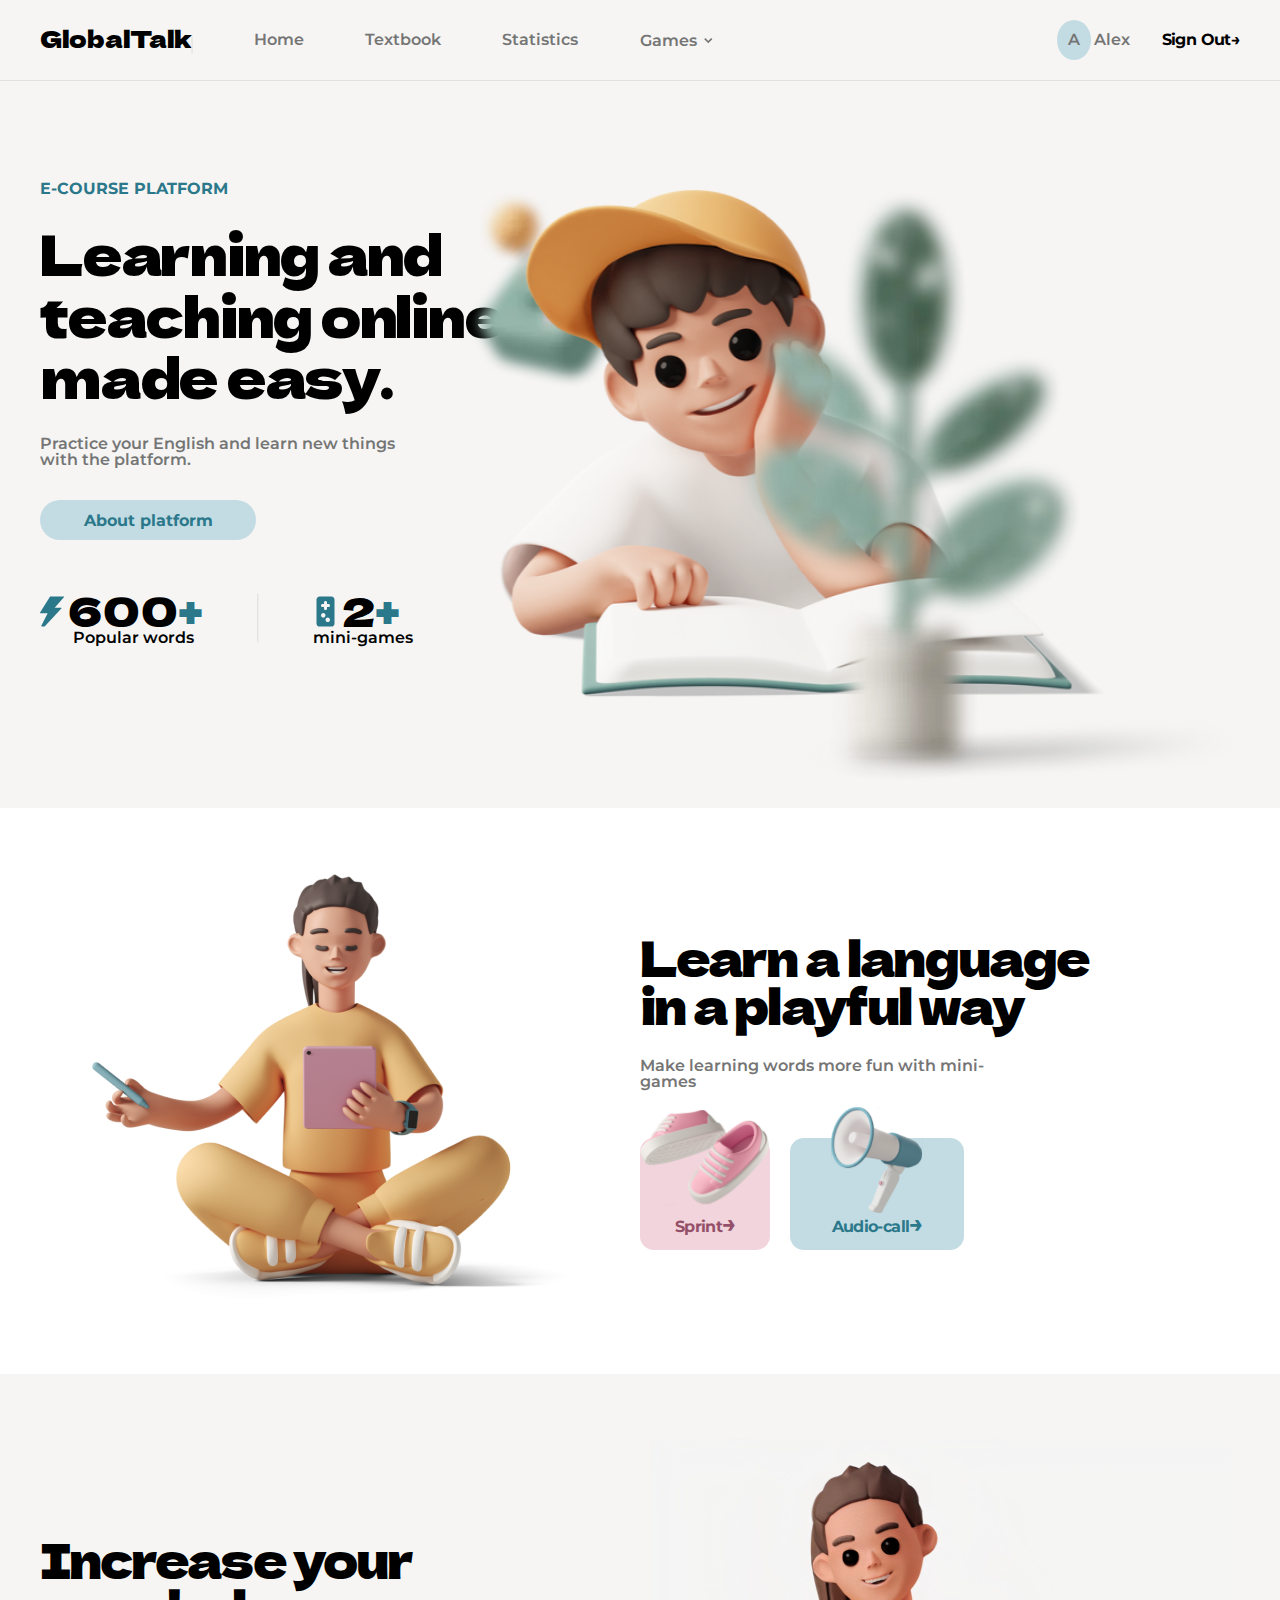
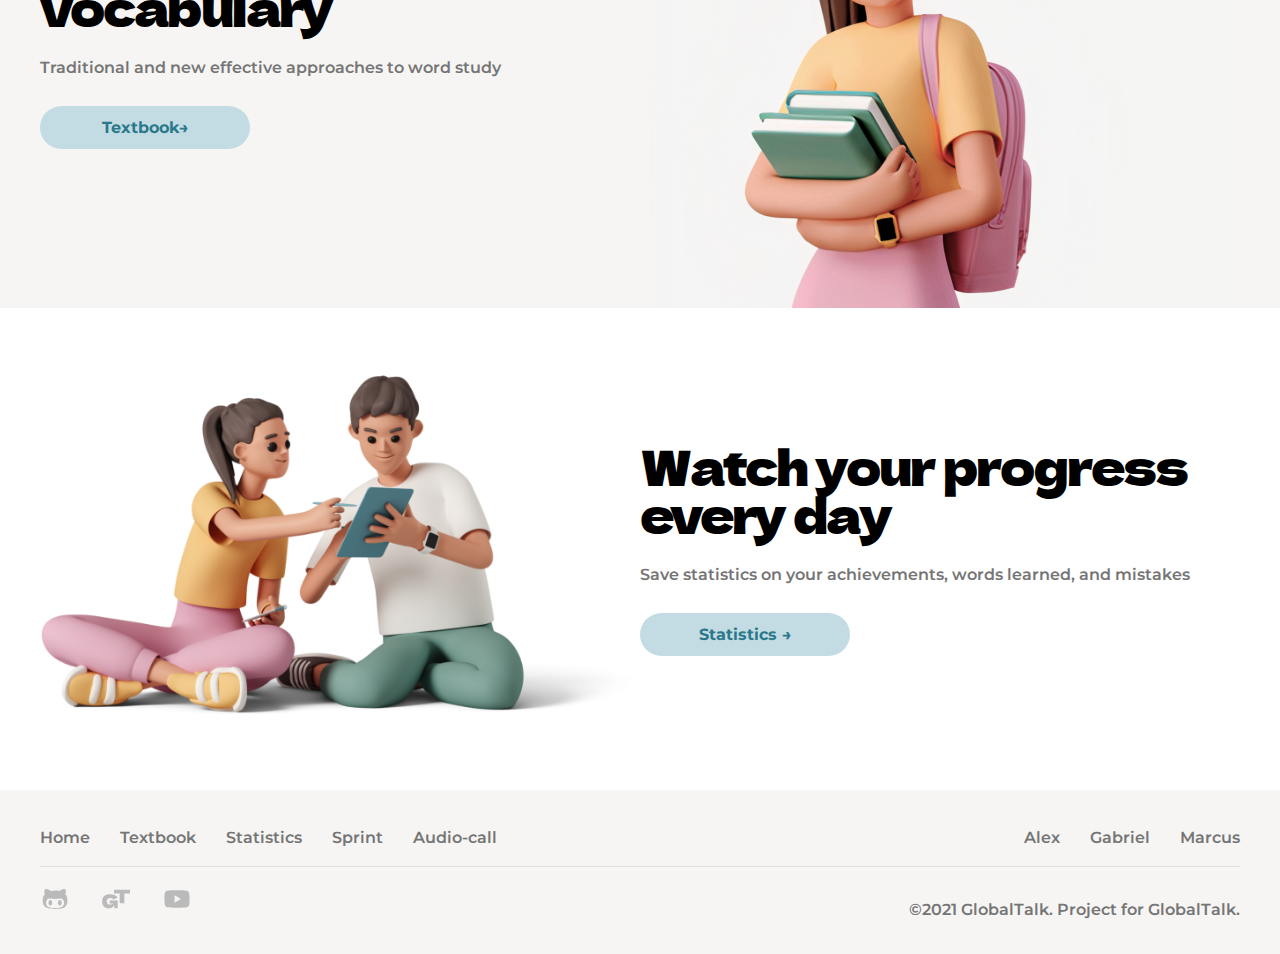
==== commit e36e634c: "added media  querys and changed js file" ====
--- a/index.html
+++ b/index.html
@@ -27,7 +27,7 @@
                         <a href="index.html">Home</a>
                     </li>
                     <li class="nav__item">
-                        <a href="textbook.html" target="_blank">Textbook</a>
+                        <a href="textbook.html">Textbook</a>
                     </li>
                     <li class="nav__item">
                         <a href="statistics.html">Statistics</a>
@@ -41,10 +41,10 @@
                             </a>
                         <ul class="games__menu">
                             <li class="games-item">
-                                <a href="sprint.html" target="_blank">Sprint→</a>
+                                <a href="sprint.html">Sprint→</a>
                             </li>
                             <li class="games-item">
-                                <a href="audiocall.html" target="_blank">Audio call→</a>
+                                <a href="audiocall.html">Audio call→</a>
                             </li>
                         </ul>
                     </li>
@@ -99,9 +99,9 @@
                     </div>
                 </div>
                 <div class="learning__pic">
-                    <img class="backtoy" src="images\theBoy-back-toy.avif" alt="">
+                    <img class="backtoy" src="images\theBoy-back-toy.webp" alt="">
                     <img class="boy__learning"   src="images\theBoy.png" alt="">
-                    <img class="front__plant"   src="images\theBoy-front-plant.avif" alt="">
+                    <img class="front__plant"   src="images\theBoy-front-plant.webp" alt="">
                 </div>
             </div>
         </section> 
@@ -153,6 +153,7 @@
             </div>
         </section>   
     </main>
+    <script src="js/main.min.js"></script>
 <footer class="footer">
     <div class="container">
         <div class="upperFooter">
--- a/css/style.min.css
+++ b/css/style.min.css
@@ -1 +1 @@
-html,body,div,span,applet,object,iframe,h1,h2,h3,h4,h5,h6,p,blockquote,pre,a,abbr,acronym,address,big,cite,code,del,dfn,em,img,ins,kbd,q,s,samp,small,strike,strong,sub,sup,tt,var,b,u,i,center,dl,dt,dd,ol,ul,li,fieldset,form,label,legend,table,caption,tbody,tfoot,thead,tr,th,td,article,aside,canvas,details,embed,figure,figcaption,footer,header,hgroup,main,menu,nav,output,ruby,section,summary,time,mark,audio,video{margin:0;padding:0;border:0;font-size:100%;font:inherit;vertical-align:baseline}article,aside,details,figcaption,figure,footer,header,hgroup,main,menu,nav,section{display:block}*[hidden]{display:none}body{line-height:1}menu,ol,ul{list-style:none}blockquote,q{quotes:none}blockquote:before,blockquote:after,q:before,q:after{content:"";content:none}table{border-collapse:collapse;border-spacing:0}html{box-sizing:border-box;font-size:16px;position:relative}*,*:after,*:before{box-sizing:inherit}body{margin:0}a{text-decoration:none;color:inherit}img{max-width:100%}.header{background-color:#f6f5f4;border-bottom:1px solid #e0e0e0}.container{display:block;margin:0 auto;max-width:1200px}.nav{max-width:100%;display:flex;justify-content:space-between;align-items:center}.burger{display:none;position:relative;z-index:50;align-items:center;justify-content:flex-end;width:30px;height:18px}.burger span{height:2px;width:100%;transform:scale(1);background-color:#000}.burger::before,.burger::after{content:"";position:absolute;height:2px;width:100%;background-color:#000;transition:all .3s ease 0s}.burger::before{top:0}.burger::after{bottom:0}.burger.active span{transform:scale(0)}.burger.active::before{top:50%;transform:rotate(-45deg) translate(0, -50%);background-color:#fff}.burger.active::after{bottom:50%;transform:rotate(45deg) translate(0, 50%);background-color:#fff}.logo{font-family:Dela Gothic One,sans-serif;font-style:normal;font-weight:400;font-size:1.5em;color:#000}.logo::after{content:"";display:block;height:5px;color:#e0e0e0}.nav__list{margin:24px 0 24px 0;width:50%;display:flex;align-items:center;justify-content:space-between;list-style-type:none}.nav__list .nav__item a{font-family:Montserrat,sans-serif;font-size:1em;font-weight:600;color:#757575}.nav__list .nav__item>a:hover{transition:linear 300ms;color:#000}.games__menu{display:none}.nav__item.active .games__menu{font-family:Montserrat;font-size:1em;font-style:normal;font-weight:600;color:#757575;display:flex;flex-direction:column;position:absolute;z-index:5;top:10%;width:200px;border-radius:5%;padding:2%;background-color:#fff;color:#757575;row-gap:20px}.games-item{row-gap:20px}.account{display:flex;justify-content:flex-end;align-items:center;width:50%}.account__data{width:20%;padding-right:6%;display:flex;justify-content:center;align-items:center}.account__logo{background-color:#c3dce3;background-repeat:no-repeat;background-size:cover;border-radius:100%;width:40px;height:40px;margin-right:5%;font-family:Montserrat,sans-serif;font-weight:600;font-size:1em;color:#757575;display:flex;justify-content:center;align-items:center}.account__logo:hover{border:4px solid rgba(100,100,100,.1)}.name{font-family:Montserrat,sans-serif;font-weight:600;font-size:1em;color:#757575}.name:hover{transition:linear 300ms;color:#000}.sign__in{font-family:Montserrat,sans-serif;font-weight:700;font-size:1em;color:#000;letter-spacing:-0.64px}.learning{position:relative;padding-top:100px;background-color:#f6f5f4}.learning__content{display:flex;flex-direction:column;max-width:45%}.heading__blue{font-family:Montserrat;font-size:1em;font-style:normal;font-weight:700;color:#2b788b;text-transform:uppercase}.big__header__learning{font-family:Dela Gothic One;font-size:3.5em;font-style:normal;font-weight:400;line-height:1.1;letter-spacing:-2.24px;margin-top:24px;margin-bottom:0}.descr{font-family:Montserrat;font-size:1em;font-style:normal;font-weight:600;color:#757575;margin-bottom:0;max-width:70%;margin-top:30px}.about__btn{border-radius:100px;background-color:#c3dce3;display:flex;justify-content:center;align-items:center;color:#2b788b;font-family:Montserrat;font-size:1em;font-style:normal;font-weight:700;padding:2% 5%;width:50%;max-width:35%;border:none;cursor:pointer;max-width:40%;padding:2% 0;margin-top:32px}.about__btn:hover{box-shadow:4px 4px 4px 4px #2b788b;transition:300ms ease}.about__btn:active{box-shadow:.5px .5px .5px .5px #235764;transition:600ms ease}.words{font-family:Dela Gothic One;font-size:2.5em;font-style:normal;font-weight:400}.bluetext{color:#2b788b}.stat__descr{font-family:Montserrat;font-size:1em;font-style:normal;font-weight:600}.pop__words-descr{padding-left:20%}.stat__mainPG{margin:50px 0 30% 0;display:flex;flex-direction:row;align-items:center;justify-content:flex-start;gap:10%}.learning__pic{width:55%;position:absolute;top:109px}.boy__learning{position:absolute;top:20%;transform:translateX(75%);z-index:1}.front__plant{position:absolute;top:20%;transform:translateX(120%);z-index:2}.backtoy{position:absolute;z-index:0;right:15%;animation:3000ms linear infinite animMove}@keyframes animMove{0%{transform:translateY(60%)}25%{transform:translateY(70%)}50%{transform:translateY(100%)}75%{transform:translateY(70%)}100%{transform:translateY(60%)}}.girlLearns{background-color:#fff}.girlLearns__content{display:flex;align-items:center}.girl_girlLearns{max-width:50%;margin:5% auto 5% auto}.girlLearns__text{display:flex;flex-direction:column;flex-wrap:wrap;justify-content:center;align-items:flex-start;row-gap:30px;max-width:50%}.girlLearns__subtitle{font-family:Dela Gothic One;font-size:3em;font-style:normal;font-weight:400;line-height:100%;letter-spacing:-1.92px;color:#000;max-width:76%}.girlLearns__descr{font-family:Montserrat;font-size:1em;font-style:normal;font-weight:600;color:#757575;max-width:65%}.girlLearns__cards{width:100%;display:flex;flex-direction:row;flex-grow:1;justify-content:flex-start;align-items:center;-moz-column-gap:3.333%;column-gap:3.333%;margin-top:3%}.sneakers{position:relative;height:112px;display:flex;flex-direction:column;justify-content:flex-end;align-items:center;border-radius:14px;font-family:Montserrat;font-size:16px;font-style:normal;font-weight:700;line-height:100%;letter-spacing:-0.64px;padding-bottom:2.5%;background-color:#f2d4dc;color:#945069;width:21.7%}.speaker{position:relative;height:112px;display:flex;flex-direction:column;justify-content:flex-end;align-items:center;border-radius:14px;font-family:Montserrat;font-size:16px;font-style:normal;font-weight:700;line-height:100%;letter-spacing:-0.64px;padding-bottom:2.5%;background-color:#c3dce3;color:#2b788b;width:29%}.arrow{font-size:1.5em}.sneakers__img{position:absolute;z-index:2;transform:translateY(-20%);transition:transform 300ms ease}.sneakers__img:hover{transform:scale(1.3) translateY(-22%)}.speaker__img{position:absolute;z-index:2;transform:translateY(-20%);transition:transform 300ms ease}.speaker__img:hover{transform:scale(1.3) translateY(-22%)}.increase{background-color:#f6f5f4}.increase__subtitle{font-family:Dela Gothic One;font-size:3em;font-style:normal;font-weight:400;line-height:100%;letter-spacing:-1.92px;color:#000;position:relative;z-index:1}.increase__descr{font-family:Montserrat;font-size:1em;font-style:normal;font-weight:600;color:#757575;position:relative;z-index:1}.textbook{border-radius:100px;background-color:#c3dce3;display:flex;justify-content:center;align-items:center;color:#2b788b;font-family:Montserrat;font-size:1em;font-style:normal;font-weight:700;padding:2% 5%;width:50%;max-width:35%;border:none;cursor:pointer}.textbook:hover{box-shadow:4px 4px 4px 4px #2b788b;transition:300ms ease}.textbook:active{box-shadow:.5px .5px .5px .5px #235764;transition:600ms ease}.increase__content{display:flex;align-items:center}.increase__text{display:flex;flex-direction:column;flex-wrap:wrap;justify-content:center;align-items:flex-start;row-gap:30px;max-width:50%}.increase__girl{max-width:50%;margin:5% auto 0 auto}.watchProgress{background-color:#fff}.watchProgress__content{display:flex;align-items:center}.watchProgress__couple{max-width:50%;margin:5% auto 5% auto}.watchProgress__text{display:flex;flex-direction:column;flex-wrap:wrap;justify-content:center;align-items:flex-start;row-gap:30px;max-width:50%}.watchProgress__subtitle{font-family:Dela Gothic One;font-size:3em;font-style:normal;font-weight:400;line-height:100%;letter-spacing:-1.92px;color:#000}.watchProgress__descr{font-family:Montserrat;font-size:1em;font-style:normal;font-weight:600;color:#757575}.statistics{border-radius:100px;background-color:#c3dce3;display:flex;justify-content:center;align-items:center;color:#2b788b;font-family:Montserrat;font-size:1em;font-style:normal;font-weight:700;padding:2% 5%;width:50%;max-width:35%;border:none;cursor:pointer}.statistics:hover{box-shadow:4px 4px 4px 4px #2b788b;transition:300ms ease}.statistics:active{box-shadow:.5px .5px .5px .5px #235764;transition:600ms ease}.footer{background-color:#f6f5f4}.upperFooter,.lowerFooter{display:flex;align-items:center;justify-content:space-between;flex-direction:row}.upperFooter{border-bottom:1px solid #e0e0e0}.upperFooter__list,.lowerFooter__list{font-family:Montserrat;font-size:1em;font-style:normal;font-weight:600;color:#757575;display:flex;align-items:center;flex-direction:row;-moz-column-gap:30px;column-gap:30px}.upperFooter__list{padding:40px 0 20px 0}.lowerFooter__list{padding:20px 0 40px 0}.lowerList-item>a:hover,.upperList-item>a:hover{transition:linear 300ms;color:#000}.rights{font-family:Montserrat;font-size:1em;font-style:normal;font-weight:600;color:#757575}.footerIcon:hover{transition:linear 300ms;fill:#000}.gameBackground{background-color:#f6f5f4;display:flex;justify-content:center;align-items:center}.game__content{position:relative;display:flex;background-color:#fff;max-width:700px;height:400px;padding:20px 40px;margin:100px;border-radius:14px}.sprintGirl{max-width:35%}.game__text{display:flex;flex-direction:column;max-width:65%}.games__heading{display:flex;align-items:center;justify-content:flex-start}.gamesBigHeading{font-family:Dela Gothic One;font-size:3.5em;font-style:normal;font-weight:400;line-height:1.1;letter-spacing:-2.24px;margin-top:24px;margin-bottom:0}.games__addBlueEl{color:#2b788b;background-color:#c3dce3;font-family:Montserrat;font-size:.8em;font-style:normal;font-weight:600;line-height:140%;letter-spacing:-0.48px;padding:4px 8px;margin:5% 0 0 3%;border-radius:6px}.gamesdescr{font-family:Montserrat;font-size:1em;font-style:normal;font-weight:600;color:#757575;margin-top:5%}.chooseLevel{font-family:Montserrat;font-size:1em;font-style:normal;font-weight:600;color:#757575;margin-top:7%}.label-form{display:flex;height:10%;margin-bottom:5%}label{cursor:pointer}.real-radio{width:0;height:0;position:absolute;opacity:0}.levels{display:flex;align-items:center;-moz-column-gap:24px;column-gap:24px}.level__item{display:flex;align-items:center;justify-content:center;width:47px;height:46px;padding:14px 13px;background:rgba(0,0,0,0);border:3px solid;border-radius:100%;cursor:pointer;font-family:Montserrat;font-size:16px;font-style:normal;font-weight:700;line-height:100%;letter-spacing:-0.64px}.level__item-green{color:#639b6d;border-color:#639b6d}.level__item-green:hover{background-color:rgba(99,155,109,.3)}.level__item-yellow{color:#c4a24c;border-color:#c4a24c}.level__item-yellow:hover{background-color:rgba(196,162,76,.3)}.level__item-red{color:#cb5b43;border-color:#cb5b43}.level__item-red:hover{background-color:rgba(203,91,67,.3)}.level__item-darkRed{color:#a95151;border-color:#a95151}.level__item-darkRed:hover{background-color:rgba(169,81,81,.3)}.level__item-purple{color:#a15993;border-color:#a15993}.level__item-purple:hover{background-color:rgba(161,89,147,.3)}.level__item-blue{color:#5996a5;border-color:#5996a5}.level__item-blue:hover{background-color:rgba(89,150,165,.3)}.real-radio:checked+.level__item-green{background-color:rgba(99,155,109,.3)}.real-radio:checked+.level__item-yellow{background-color:rgba(196,162,76,.3)}.real-radio:checked+.level__item-red{background-color:rgba(203,91,67,.3)}.real-radio:checked+.level__item-darkRed{background-color:rgba(169,81,81,.3)}.real-radio:checked+.level__item-purple{background-color:rgba(161,89,147,.3)}.real-radio:checked+.level__item-blue{background-color:rgba(89,150,165,.3)}.getStarted{max-width:35%;background-color:#2b788b;border:none;border-radius:100px;padding:3.5% 5.5%;margin-top:5%;cursor:pointer;color:#fff;font-family:Montserrat;font-size:1em;font-style:normal;font-weight:700;line-height:100%;letter-spacing:-0.64px}.getStarted:hover{box-shadow:3px 3px 3px 3px #235764;transition:300ms ease}.getStarted:active{box-shadow:1.5px 1.5px 1.5px 1.5px #235764}.audiocallHeading{font-size:3em}.note__first{position:absolute;z-index:5;top:40px;left:30px}.note__second{position:absolute;z-index:5;top:10px;left:150px}.note__third{position:absolute;z-index:5;top:75px;left:180px}.textbook-page{padding-top:40px;background-color:#f6f5f4}.textbook__header{position:relative;z-index:2;display:flex;align-items:center;justify-content:space-between;width:100%;background-color:#fff;border-radius:14px}.header-radios{display:flex;align-items:center;justify-content:space-between;width:36%;height:84px;padding:20px}.header-radio-first,.header-radio-second{color:#757575;font-family:Dela Gothic One;font-size:26px;font-style:normal;font-weight:400;line-height:100%;letter-spacing:-1.04px}.radio__descr-first,.radio__descr-second{vertical-align:middle;position:relative}.radio__descr-first::after{position:absolute;top:7px;left:190px;content:" ";display:block;width:1.219px;height:32px;background-color:#e0e0e0}.radio__descr-first span{margin-left:5px}.radio__descr-second{display:block;position:relative}.svg-book{position:absolute;top:1px;left:-41px}.real-radio:checked+.radio__descr-first .svg-hat path,.real-radio:checked+.radio__descr-second .svg-book path,.real-radio:checked+.radio__descr-first span,.real-radio:checked+.radio__descr-second span{fill:#000;color:#000;font-family:Dela Gothic One;font-style:normal;font-weight:400;line-height:100%;letter-spacing:-1.04px}.textbook-header__cards{width:64%;display:flex;flex-direction:row;align-items:center;justify-content:flex-end;-moz-column-gap:10px;column-gap:10px;padding:20px}.textbook-sneakers{position:relative;height:112px;display:flex;flex-direction:column;justify-content:flex-end;align-items:center;border-radius:14px;font-family:Montserrat;font-size:16px;font-style:normal;font-weight:700;line-height:100%;letter-spacing:-0.64px;padding-bottom:2.5%;background-color:#f2d4dc;color:#945069;border-radius:14px;width:150px;height:44px;padding:0;display:flex;align-items:center;justify-content:center;flex-direction:row;background-image:url("../images/src/sneakers__pink.svg");background-size:63px;background-repeat:no-repeat;background-position:-19%}.textbook-speaker{position:relative;height:112px;display:flex;flex-direction:column;justify-content:flex-end;align-items:center;border-radius:14px;font-family:Montserrat;font-size:16px;font-style:normal;font-weight:700;line-height:100%;letter-spacing:-0.64px;padding-bottom:2.5%;background-color:#c3dce3;color:#2b788b;border-radius:14px;width:170px;height:44px;padding:0;display:flex;align-items:center;justify-content:center;flex-direction:row;background-image:url("../images/src/speaker.svg");background-size:53px;background-repeat:no-repeat;background-position:-7%}.textbook-sneakers__img{position:absolute;left:-7%;width:44px;z-index:0}.textbook-speaker__img{width:44px;z-index:0}.speaker__descr-textbook{padding-left:20px}.settings-btn{display:none}.settings{display:flex;align-items:center;justify-content:center;width:40px;height:40px;border:none;border-radius:4px;cursor:pointer;background-image:url("../images/src/settings_default.svg")}.settings:hover{box-shadow:.5px .5px 1px 1px #757575;transition:300ms ease}.check_pic{width:100%;height:100%}.settings-btn:checked~.settings-dropdown{display:flex}.settings-btn:checked+.check_pic{background-image:url("../images/src/settings_checked.svg")}.settings-dropdown{display:none;flex-direction:column;row-gap:20px;position:absolute;top:78px;left:65%;z-index:5;background-color:#fff;border-radius:14px;border:1px solid #f6f5f4;padding:20px;box-shadow:0px 11.4490642548px 11.4490642548px 0px rgba(52,41,39,.04),0px 11.4490642548px 68.6943969727px 0px rgba(52,41,39,.04),0px 68.6943969727px 68.6943969727px 0px rgba(52,41,39,.04),0px 91.5925140381px 91.5925140381px 0px rgba(52,41,39,.04),0px 183.1850280762px 183.1850280762px 0px rgba(52,41,39,.12),0px 343.4719543457px 343.4719543457px 0px rgba(52,41,39,.08)}.check{padding-left:1.2em;color:#828282;font-family:Montserrat;font-size:1em;font-style:normal;font-weight:600;line-height:100%;vertical-align:middle}.check__box{-webkit-appearance:none;-moz-appearance:none;appearance:none}.checkSpan{position:absolute;margin-left:-2em;width:1.25em;height:1.25em;background-image:url("../images/src/Checkbox_off.svg")}.check__box:checked+.checkSpan{background-image:url("../images/src/Checkbox_checked.svg")}.ChooseALevel{display:flex;align-items:center;justify-content:center}.small-container{width:890px;display:block;margin:0 auto}.levelForm{display:flex;align-items:center;justify-content:center;-moz-column-gap:40px;column-gap:40px;margin-top:40px}.levelForm-item{display:flex;align-items:center;-moz-column-gap:12px;column-gap:12px}.levelname{color:#757575;font-family:Dela Gothic One;font-size:1.6em;font-style:normal;font-weight:400;line-height:100%;letter-spacing:-1.04px}.difficulty{font-family:Montserrat;font-size:.85em;font-style:normal;font-weight:600;line-height:140%;letter-spacing:-0.48px;padding:8px}.difficulty-easy{color:#639b6d;background-color:rgba(99,155,109,.3);border-radius:4px}.difficulty-medium{color:#c4a24c;background-color:rgba(196,162,76,.3);border-radius:4px}.difficulty-hard{color:#cb5b43;background-color:rgba(203,91,67,.3);border-radius:4px}.radio-levels{width:0;height:0;position:absolute;opacity:0}.radio-levels:checked+.levelname{color:#000}.radio-levels:checked+.levelForm-item{border-bottom:1px solid #000}.radio-levels:checked+.levelname+.difficulty-easy{background-color:#639b6d;color:#f6f5f4}.radio-levels:checked+.levelname+.difficulty-medium{background-color:#c4a24c;color:#f6f5f4}.radio-levels:checked+.levelname+.difficulty-hard{background-color:#cb5b43;color:#f6f5f4}.cardOfWord{width:100%;display:flex;align-items:center;margin-top:40px;background-color:#fff;border-radius:14px}.cardOfWord__img-first{background-repeat:no-repeat;background-size:cover;width:38%;border-top-left-radius:14px;border-bottom-left-radius:14px;height:336px;background-image:url(../images/src/CardOfWord__1.png)}.cardOfWord__img-second{background-repeat:no-repeat;background-size:cover;width:38%;border-top-left-radius:14px;border-bottom-left-radius:14px;height:336px;background-image:url(../images/src/CardOfWord__2.png)}.cardOfWord__img-third{background-repeat:no-repeat;background-size:cover;width:38%;border-top-left-radius:14px;border-bottom-left-radius:14px;height:336px;background-image:url(../images/src/CardOfWord__1.png)}.cardOfWord__desr{display:flex;flex-direction:column;align-items:space-between;justify-content:center;width:80%;row-gap:20px;padding:40px}.cardOfWord__word{display:flex;justify-content:space-between}.word,.slash{color:#000;font-family:Dela Gothic One;font-size:32px;font-style:normal;font-weight:400;line-height:100%;letter-spacing:-1.28px}.synonym{color:#757575;font-family:Dela Gothic One;font-size:32px;font-style:normal;font-weight:400;line-height:100%;letter-spacing:-1.28px}.voice_prounance{display:flex;justify-content:center;align-items:center;background-color:#f6f5f4;border:none;width:40px;height:40px;cursor:pointer}.voice_prounance:hover{box-shadow:1.5px 1.5px 1.5px 1.5px #757575;transition:300ms ease}.voice_prounance:active{box-shadow:1.2px 1.2px 1.2px 1.2px #757575}.transcriptionAndState{display:flex;align-items:center;justify-content:flex-start;-moz-column-gap:10px;column-gap:10px}.transcription{color:#000;font-family:Montserrat;font-size:1.1em;font-style:normal;font-weight:600;line-height:140%;letter-spacing:.72px}.word__statement-compound{display:none;width:100px;background-color:#cb5b43;padding:4px 12px;border:none;border-radius:4px;color:#f6f5f4;font-family:Montserrat;font-size:.9em;font-style:normal;font-weight:600;line-height:140%;letter-spacing:-0.56px}.word__statement-learned{display:none;background-color:#639b6d;padding:4px 12px;border:none;border-radius:4px;color:#f6f5f4;font-family:Montserrat;font-size:.9em;font-style:normal;font-weight:600;line-height:140%;letter-spacing:-0.56px}.word__meaning{color:#000;font-family:Montserrat;font-size:1em;font-style:normal;font-weight:500;line-height:150%;letter-spacing:-0.64px;border-bottom:1px solid #e0e0e0;padding-bottom:12px}.word__example{color:#757575;font-family:Montserrat;font-size:1em;font-style:normal;font-weight:500;line-height:150%;letter-spacing:-0.64px;padding-bottom:45px}.cardOfWord__desr{position:relative}.addTheWord{position:absolute;top:280px;left:27px;width:475px}.addToLearned{position:relative;width:100%;margin-top:20px}.addToDictionary{position:relative;width:100%;margin-top:20px}.addToLearned-btn{padding:12px 20px;border:none;border-radius:100px;background-color:#639b6d;color:#f6f5f4;font-family:Montserrat;font-size:1em;font-style:normal;font-weight:700;line-height:100%;letter-spacing:-0.64px;cursor:pointer}.addToLearned__check,.addToDictionary__check{-webkit-appearance:none;-moz-appearance:none;appearance:none}.addToLearned__check:checked+.addToLearned-btn{background-color:rgba(99,155,109,.3);color:#639b6d;padding:12px 10px}.addToDictionary-btn{padding:12px 20px;border:none;border-radius:100px;background-color:#cb5b43;color:#f6f5f4;font-family:Montserrat;font-size:1em;font-style:normal;font-weight:700;line-height:100%;letter-spacing:-0.64px;cursor:pointer}.addToDictionary__check:checked+.addToDictionary-btn{background-color:rgba(203,91,67,.3);color:#cb5b43;padding:12px 10px}.textbook_pages{display:flex;justify-content:center;align-items:center;-moz-column-gap:24px;column-gap:24px;margin-top:40px}.page_link{height:44px;width:44px;border-radius:50%;border:3px solid #2b788b;color:#5996a5;background-color:rgba(0,0,0,0);display:flex;align-items:center;justify-content:center;cursor:pointer;font-family:Montserrat;font-size:1em;font-style:normal;font-weight:700;line-height:100%;letter-spacing:-0.64px}.page_link:hover{background-color:#2b788b;color:#fff}.dictionary-nowords{display:flex;margin-top:40px;padding:40px;background-color:#fff;border:none;border-radius:14px;box-shadow:0px 22.89813px 45.79626px -11.44906px rgba(52,41,39,.08)}.nowords__pic{max-width:40%}.nowords__content{padding-left:30px;display:flex;flex-direction:column;align-items:flex-start;justify-content:center}.nowords__heading{font-family:Dela Gothic One;font-size:3em;font-style:normal;font-weight:400;line-height:100%;letter-spacing:-1.92px;color:#000;font-size:2em;letter-spacing:-1.28px}.nowords__descr{font-family:Montserrat;font-size:1em;font-style:normal;font-weight:600;color:#757575;margin-top:1em;letter-spacing:-0.64px}.toTextbook{border-radius:100px;background-color:#c3dce3;display:flex;justify-content:center;align-items:center;color:#2b788b;font-family:Montserrat;font-size:1em;font-style:normal;font-weight:700;padding:2% 5%;width:50%;max-width:35%;border:none;cursor:pointer;margin-top:40px}.toTextbook:hover{box-shadow:4px 4px 4px 4px #2b788b;transition:300ms ease}.toTextbook:active{box-shadow:.5px .5px .5px .5px #235764;transition:600ms ease}.words__storage{display:flex;flex-direction:column}.dictionary{display:none}.statisticsPage{background-color:#f6f5f4}.statistics__container{width:1180px;display:block;margin:0 auto}.stat__checkboxes{display:flex;align-items:center;justify-content:center;-moz-column-gap:20px;column-gap:20px;margin-bottom:40px;padding-top:100px}.stat__checkboxes-style{width:0;height:0;position:absolute;opacity:0}.stat__checkboxes-style+span{font-family:Dela Gothic One;font-size:1.625em;font-style:normal;font-weight:400;line-height:100%;letter-spacing:-1.04px}.stat__checkboxes-style:checked+span{transition:250ms linear;border-bottom:2px #000 solid;padding-bottom:10px}.statInfo{display:flex;-moz-column-gap:10px;column-gap:10px;padding-bottom:100px;justify-content:center}.statistics__data{max-width:40%;background-color:#fff;border-radius:14px;box-shadow:0px 22.89813px 45.79626px -11.44906px rgba(52,41,39,.08);display:flex;align-items:flex-start;flex-direction:column;justify-content:center;row-gap:20px;padding:40px}.stat__heading{font-family:Dela Gothic One;font-size:3em;font-style:normal;font-weight:400;line-height:100%;letter-spacing:-1.92px;color:#000;font-size:2em;letter-spacing:-1.28px}.stat__subHeading,.stat__number__descr{font-family:Montserrat;font-size:1em;font-style:normal;font-weight:600;color:#757575}.words__stat{display:flex;align-items:center;justify-content:space-between;width:100%}.stat__studied,.stat__answers{display:flex;flex-direction:column;align-items:center;justify-content:center}.stat__studied{margin-right:10px;border-right:1.219px solid;border-color:#e0e0e0;padding-right:13%}.stat__number{color:#000;font-family:Dela Gothic One;font-size:2.5em;font-style:normal;font-weight:400;line-height:100%;letter-spacing:-0.8px}.stat__number>span{color:#2b788b}.sprint__stat,.audiocall__stat{display:flex;width:100%;align-items:center;justify-content:flex-start}.sprint__stat{border-bottom:1.219px solid #e0e0e0;padding-bottom:24px}.stat__column{display:flex;flex-direction:column}.heading__group-stat,.audiocallHeading__group-stat{margin-bottom:16px}.gamesBigHeading-stat{color:#000;font-family:Dela Gothic One;font-size:1.625em;font-style:normal;font-weight:400;line-height:100%;letter-spacing:-1.04px;margin:0}.stat__info{font-family:Montserrat;font-size:1em;font-style:normal;font-weight:600;color:#757575;font-size:.95em;margin-bottom:2px}.stat__info span{font-family:Montserrat;font-size:1em;font-style:normal;font-weight:600;color:#757575;color:#000}.audiocall__speedtask-stat,.sprint__speedtask-stat{margin:0 0 0 8px}.audiocallHeading__group-stat{width:110%}.statistics__graph{max-width:60%;background-color:#fff;border-radius:14px;padding:40px 20px;box-shadow:0px 22.89813px 45.79626px -11.44906px rgba(52,41,39,.08)}@media screen and (max-width: 1024px){.container{max-width:950px}.header{border:none;padding-bottom:.7rem;position:sticky;top:0;z-index:20;width:100%;box-shadow:0px 0px 10px rgba(0,0,0,.5)}.about__btn{display:flex}.slash{display:none}.nav{padding:3% 2% 0 2%}.burger{display:flex;position:absolute;top:30px;right:60px}.nav__list{display:none;flex-direction:column;position:fixed;height:100%;width:100%;top:0;bottom:0;left:0;right:0;z-index:50;overflow-y:auto;padding:50px 40px;background:rgba(0,0,0,.9);margin-top:0}.account{display:none}.open{display:flex;align-items:center;justify-content:flex-start;gap:1rem}.hide__logo{display:none}.account__logo{width:30px;height:30px;margin-right:.5%}.increase,.watchProgress,.footer{padding:0 30px}.learning{padding:50px 30px 0 30px}.big__header__learning{margin-top:0}.descr,.about__btn{margin-top:25px}.about__btn{margin-bottom:70px}.stat__mainPG{display:none}.front__plant{max-width:59%;transform:translateX(125%);margin-top:30px}.boy__learning{max-width:75%;transform:translateX(55%)}.backtoy{max-width:60%;position:absolute;z-index:0;right:35%;animation:3000ms linear infinite animMoveSmallPC}@keyframes animMoveSmallPC{0%{transform:translateY(30%)}25%{transform:translateY(40%)}50%{transform:translateY(70%)}75%{transform:translateY(40%)}100%{transform:translateY(30%)}}.learning__pic{transform:translateX(41%)}.statistics{max-width:60%}.increase__girl{max-width:50%;margin:5% auto 0 auto}.header-radios{width:55%}.word__example{line-height:100%}.addTheWord{top:290px}.textbook-sneakers,.textbook-speaker{width:100px}.sneakers__descr{color:#653b50;text-shadow:2px 2px 3px #fff}.speaker__descr{color:#1e5963;text-shadow:2px 2px 3px #fff}}@media screen and (max-width: 768px){img{max-width:60%}.container{max-width:720px}.burger{top:2ch}.nav__item{display:block;padding:12px 14px}.nav__item:hover{background-color:#cfd8dc}.upperFooter{display:none}.learning__content{max-width:100%}.learning__pic{width:60%;position:absolute;top:350px;transform:translateX(5%)}.about__btn{margin-bottom:50%}.girlLearns__text{row-gap:20px}.girlLearns__subtitle{margin-top:8%}.girlLearns__cards{margin-bottom:5%}.sneakers__img{max-width:100%;transform:translateY(-35%)}.watchProgress__text{row-gap:20px;margin-top:5%}.textbook{max-width:50%}.statistics{margin-bottom:25%}.lowerFooter__list{padding:20px 0 20px 0}.header-radios{width:100%;padding:20px 0 20px 10px}.radio__descr-first::after{display:none}.small-container{max-width:100%;width:100%}.levelForm{-moz-column-gap:0;column-gap:0;justify-content:space-evenly}.levelname{font-size:1em}.addTheWord{top:300px;width:92%}.difficulty{font-size:.65em;padding:4px}.header-radio-first,.header-radio-second{font-size:1.2rem}.svg-hat{width:20px;height:16px}.svg-book{width:20px;height:16px;top:3px;left:-25px}.textbook-header__cards{padding:10px 10px 10px 20px}.addToDictionary-btn,.addToLearned-btn{font-size:.7rem}.word__example{font-size:.8rem}}@media screen and (max-width: 570px){.boy__learning{transform:translate(50%, 20%)}.backtoy{max-width:37%}.sneakers__img{transform:translateY(-80%)}.speaker__img{transform:translateY(-70%)}.sneakers__descr{font-size:.8rem}.speaker__descr{font-size:.75rem}.increase__text{padding-bottom:2rem}.increase__subtitle{position:relative;z-index:1}.increase__girl{max-width:58%;margin:11% auto 0 -20px;position:relative;z-index:0}.girlLearns__subtitle,.increase__subtitle,.watchProgress__subtitle{font-size:2rem}}@media screen and (max-width: 536px){.boy__learning{transform:translate(50%, 55%)}.front__plant{transform:translateX(125%)}.backtoy{max-width:25%;right:43%;animation:3000ms linear infinite animMoveSmallPC}@keyframes animMoveSmallPC{0%{transform:translateY(110%)}25%{transform:translateY(100%)}50%{transform:translateY(90%)}75%{transform:translateY(100%)}100%{transform:translateY(110%)}}}@media screen and (max-width: 460px){.big__header__learning{font-size:2.5rem}.boy__learning{transform:translate(50%, -10%)}.front__plant{transform:translate(135%, -18%)}.backtoy{max-width:25%;right:43%;animation:3000ms linear infinite animMoveSmallPC}@keyframes animMoveSmallPC{0%{transform:translateY(50%)}25%{transform:translateY(40%)}50%{transform:translateY(20%)}75%{transform:translateY(40%)}100%{transform:translateY(50%)}}.burger{right:20px}.sneakers,.speaker{width:90px}.speaker__img{transform:translateY(-105%)}.girlLearns__subtitle,.increase__subtitle,.watchProgress__subtitle{font-size:1.5rem}.increase__descr{position:relative;z-index:1}.textbook{max-width:60%;padding:5% 5%;width:60%}.statistics{max-width:70%;width:70%;padding:5% 5%}.rights{font-size:.65rem}.header-radio-first,.header-radio-second{font-size:.9rem}.textbook-sneakers,.textbook-speaker{width:80px}.textbook-header__cards{padding:10px}.svg-book{top:1px;left:-20px}.check{padding-left:0;font-size:.6rem}.levelname{font-size:.7em}.addTheWord{top:353px;width:85%}.addToDictionary-btn,.addToLearned-btn{font-size:.6rem}.page__number{display:none}}@media screen and (max-width: 450px){.header-radio-first,.header-radio-second{font-size:.83rem}.textbook-sneakers,.textbook-speaker{width:65px}.addToDictionary-btn,.addToLearned-btn{padding:8px 15px}}@media screen and (max-width: 390px){.big__header__learning{font-size:2rem}.about__btn{width:50%;max-width:50%}.boy__learning{transform:translate(50%, -27%)}.front__plant{transform:translate(135%, -37%)}.backtoy{max-width:25%;right:43%;animation:3000ms linear infinite animMoveSmallPC}@keyframes animMoveSmallPC{0%{transform:translateY(30%)}25%{transform:translateY(20%)}50%{transform:translateY(0%)}75%{transform:translateY(20%)}100%{transform:translateY(30%)}}.textbook{width:70%;max-width:70%}.statistics{width:75%;max-width:75%}.girlLearns__descr,.increase__descr,.watchProgress__descr{font-size:.8rem}.small-container{display:flex;flex-direction:column;align-items:center}.header-radio-first,.header-radio-second{font-size:.83rem}.radio__descr-first span{margin:0}.textbook-sneakers,.textbook-speaker{width:60px}.svg-book,.svg-hat{width:20px;height:16px}.textbook-header__cards{padding:8px}.header-radios{padding:20px 0 20px 8px}.levelForm-item{-moz-column-gap:4px;column-gap:4px}.cardOfWord{width:95%}.cardOfWord__desr{row-gap:10px;padding:0px 10px}.slash{display:inline-block}.word,.slash,.synonym{font-size:1.5rem}.addToDictionary-btn,.addToLearned-btn{font-size:.5rem;padding:7px 15px}.addTheWord{top:250px;left:15px;width:90%}}@media screen and (max-width: 320px){.burger{top:15px;right:15px}.nav__item{display:block;padding:12px 14px}.nav__item:hover{background-color:#cfd8dc}.girlLearns__content,.increase__content,.watchProgress__content{display:flex;flex-direction:column;align-items:center}.big__header__learning{font-size:1.7em}.girlLearns__subtitle,.increase__subtitle,.watchProgress__subtitle{font-size:1.5em;letter-spacing:-0.92px}.heading__blue{margin-top:30px}.learning__pic{width:60%;position:absolute;top:50px;transform:translateX(5%)}.learning__content{display:flex;flex-direction:column;align-items:flex-start;padding-top:115px}.descr{margin-top:10px;align-self:flex-start}.about__btn{max-width:70%;padding:2% 10%;margin-bottom:20px}.boy__learning{max-width:75%;transform:translateX(45%)}.front__plant{max-width:60%;transform:translateX(125%);margin-top:20px}.backtoy{max-width:35%;position:absolute;z-index:0;right:46%;animation:none}.girlLearns__text{display:flex;flex-direction:column;flex-wrap:wrap;justify-content:center;align-items:center;max-width:100%}.girlLearns__subtitle{letter-spacing:-0.92px}.girlLearns__descr{font-size:.79em;max-width:76%}.girlLearns__cards{justify-content:center;align-items:center}.sneakers{width:30.7%}.speaker{position:relative;height:112px;display:flex;flex-direction:column;justify-content:flex-end;align-items:center;border-radius:14px;font-family:Montserrat;font-size:16px;font-style:normal;font-weight:700;line-height:100%;letter-spacing:-0.64px;padding-bottom:2.5%;background-color:#c3dce3;color:#2b788b;width:30.7%}.speaker__img{transform:translateY(-65%)}.sneakers__img{transform:translateY(-50%)}.speaker__descr{padding-left:25px}.increase__text,.watchProgress__text{display:flex;flex-direction:column;flex-wrap:wrap;row-gap:30px;max-width:100%}.increase_-text{order:2}.textbook{margin-bottom:0}.statistics{margin-bottom:20px}.textbook,.statistics{max-width:70%;padding:5% 10%}.increase__girl{margin:0;max-width:100%}.watchProgress__couple{max-width:100%}.lowerFooter{flex-direction:column}.rights{font-size:.7em}}+html,body,div,span,applet,object,iframe,h1,h2,h3,h4,h5,h6,p,blockquote,pre,a,abbr,acronym,address,big,cite,code,del,dfn,em,img,ins,kbd,q,s,samp,small,strike,strong,sub,sup,tt,var,b,u,i,center,dl,dt,dd,ol,ul,li,fieldset,form,label,legend,table,caption,tbody,tfoot,thead,tr,th,td,article,aside,canvas,details,embed,figure,figcaption,footer,header,hgroup,main,menu,nav,output,ruby,section,summary,time,mark,audio,video{margin:0;padding:0;border:0;font-size:100%;font:inherit;vertical-align:baseline}article,aside,details,figcaption,figure,footer,header,hgroup,main,menu,nav,section{display:block}*[hidden]{display:none}body{line-height:1}menu,ol,ul{list-style:none}blockquote,q{quotes:none}blockquote:before,blockquote:after,q:before,q:after{content:"";content:none}table{border-collapse:collapse;border-spacing:0}html{height:100%;box-sizing:border-box;font-size:16px;position:relative}*,*:after,*:before{box-sizing:inherit}body{height:100%;margin:0}a{text-decoration:none;color:inherit}img{max-width:100%}.header{background-color:#f6f5f4;border-bottom:1px solid #e0e0e0}.container{display:block;margin:0 auto;max-width:1200px}.nav{max-width:100%;display:flex;justify-content:space-between;align-items:center}.burger{display:none;position:relative;z-index:50;align-items:center;justify-content:flex-end;width:30px;height:18px}.burger span{height:2px;width:100%;transform:scale(1);background-color:#000}.burger::before,.burger::after{content:"";position:absolute;height:2px;width:100%;background-color:#000;transition:all .3s ease 0s}.burger::before{top:0}.burger::after{bottom:0}.burger.active span{transform:scale(0)}.burger.active::before{top:50%;transform:rotate(-45deg) translate(0, -50%);background-color:#fff}.burger.active::after{bottom:50%;transform:rotate(45deg) translate(0, 50%);background-color:#fff}.logo{font-family:Dela Gothic One,sans-serif;font-style:normal;font-weight:400;font-size:1.5em;color:#000}.logo::after{content:"";display:block;height:5px;color:#e0e0e0}.nav__list{margin:24px 0 24px 0;width:50%;display:flex;align-items:center;justify-content:space-between;list-style-type:none}.nav__list .nav__item a{font-family:Montserrat,sans-serif;font-size:1em;font-weight:600;color:#757575}.nav__list .nav__item>a:hover{transition:linear 300ms;color:#000}.games__menu{display:none}.nav__item.active .games__menu{font-family:Montserrat;font-size:1em;font-style:normal;font-weight:600;color:#757575;display:flex;flex-direction:column;position:absolute;z-index:5;top:10%;width:200px;border-radius:5%;padding:2%;background-color:#fff;color:#757575;row-gap:20px}.games-item{row-gap:20px}.account{display:flex;justify-content:flex-end;align-items:center;width:50%}.account__data{width:20%;padding-right:6%;display:flex;justify-content:center;align-items:center}.account__logo{background-color:#c3dce3;background-repeat:no-repeat;background-size:cover;border-radius:100%;width:40px;height:40px;margin-right:5%;font-family:Montserrat,sans-serif;font-weight:600;font-size:1em;color:#757575;display:flex;justify-content:center;align-items:center}.account__logo:hover{border:4px solid rgba(100,100,100,.1)}.name{font-family:Montserrat,sans-serif;font-weight:600;font-size:1em;color:#757575}.name:hover{transition:linear 300ms;color:#000}.sign__in{font-family:Montserrat,sans-serif;font-weight:700;font-size:1em;color:#000;letter-spacing:-0.64px}.learning{position:relative;padding-top:100px;background-color:#f6f5f4}.learning__content{display:flex;flex-direction:column;max-width:45%}.heading__blue{font-family:Montserrat;font-size:1em;font-style:normal;font-weight:700;color:#2b788b;text-transform:uppercase}.big__header__learning{font-family:Dela Gothic One;font-size:3.5em;font-style:normal;font-weight:400;line-height:1.1;letter-spacing:-2.24px;margin-top:24px;margin-bottom:0}.descr{font-family:Montserrat;font-size:1em;font-style:normal;font-weight:600;color:#757575;margin-bottom:0;max-width:70%;margin-top:30px}.about__btn{border-radius:100px;background-color:#c3dce3;display:flex;justify-content:center;align-items:center;color:#2b788b;font-family:Montserrat;font-size:1em;font-style:normal;font-weight:700;padding:2% 5%;width:50%;max-width:35%;border:none;cursor:pointer;max-width:40%;padding:2% 0;margin-top:32px}.about__btn:hover{box-shadow:4px 4px 4px 4px #2b788b;transition:300ms ease}.about__btn:active{box-shadow:.5px .5px .5px .5px #235764;transition:600ms ease}.words{font-family:Dela Gothic One;font-size:2.5em;font-style:normal;font-weight:400}.bluetext{color:#2b788b}.stat__descr{font-family:Montserrat;font-size:1em;font-style:normal;font-weight:600}.pop__words-descr{padding-left:20%}.stat__mainPG{margin:50px 0 30% 0;display:flex;flex-direction:row;align-items:center;justify-content:flex-start;gap:10%}.learning__pic{width:55%;position:absolute;top:109px}.boy__learning{position:absolute;top:20%;transform:translateX(75%);z-index:1}.front__plant{position:absolute;top:20%;transform:translateX(120%);z-index:2}.backtoy{position:absolute;z-index:0;right:15%;animation:3000ms linear infinite animMove}@keyframes animMove{0%{transform:translateY(60%)}25%{transform:translateY(70%)}50%{transform:translateY(100%)}75%{transform:translateY(70%)}100%{transform:translateY(60%)}}.girlLearns{background-color:#fff}.girlLearns__content{display:flex;align-items:center}.girl_girlLearns{max-width:50%;margin:5% auto 5% auto}.girlLearns__text{display:flex;flex-direction:column;flex-wrap:wrap;justify-content:center;align-items:flex-start;row-gap:30px;max-width:50%}.girlLearns__subtitle{font-family:Dela Gothic One;font-size:3em;font-style:normal;font-weight:400;line-height:100%;letter-spacing:-1.92px;color:#000;max-width:76%}.girlLearns__descr{font-family:Montserrat;font-size:1em;font-style:normal;font-weight:600;color:#757575;max-width:65%}.girlLearns__cards{width:100%;display:flex;flex-direction:row;flex-grow:1;justify-content:flex-start;align-items:center;-moz-column-gap:3.333%;column-gap:3.333%;margin-top:3%}.sneakers{position:relative;height:112px;display:flex;flex-direction:column;justify-content:flex-end;align-items:center;border-radius:14px;font-family:Montserrat;font-size:16px;font-style:normal;font-weight:700;line-height:100%;letter-spacing:-0.64px;padding-bottom:2.5%;background-color:#f2d4dc;color:#945069;width:21.7%}.speaker{position:relative;height:112px;display:flex;flex-direction:column;justify-content:flex-end;align-items:center;border-radius:14px;font-family:Montserrat;font-size:16px;font-style:normal;font-weight:700;line-height:100%;letter-spacing:-0.64px;padding-bottom:2.5%;background-color:#c3dce3;color:#2b788b;width:29%}.arrow{font-size:1.5em}.sneakers__img{position:absolute;z-index:2;transform:translateY(-20%);transition:transform 300ms ease}.sneakers__img:hover{transform:scale(1.3) translateY(-22%)}.speaker__img{position:absolute;z-index:2;transform:translateY(-20%);transition:transform 300ms ease}.speaker__img:hover{transform:scale(1.3) translateY(-22%)}.increase{background-color:#f6f5f4}.increase__subtitle{font-family:Dela Gothic One;font-size:3em;font-style:normal;font-weight:400;line-height:100%;letter-spacing:-1.92px;color:#000;position:relative;z-index:1}.increase__descr{font-family:Montserrat;font-size:1em;font-style:normal;font-weight:600;color:#757575;position:relative;z-index:1}.textbook{border-radius:100px;background-color:#c3dce3;display:flex;justify-content:center;align-items:center;color:#2b788b;font-family:Montserrat;font-size:1em;font-style:normal;font-weight:700;padding:2% 5%;width:50%;max-width:35%;border:none;cursor:pointer}.textbook:hover{box-shadow:4px 4px 4px 4px #2b788b;transition:300ms ease}.textbook:active{box-shadow:.5px .5px .5px .5px #235764;transition:600ms ease}.increase__content{display:flex;align-items:center}.increase__text{display:flex;flex-direction:column;flex-wrap:wrap;justify-content:center;align-items:flex-start;row-gap:30px;max-width:50%}.increase__girl{max-width:50%;margin:5% auto 0 auto}.watchProgress{background-color:#fff}.watchProgress__content{display:flex;align-items:center}.watchProgress__couple{max-width:50%;margin:5% auto 5% auto}.watchProgress__text{display:flex;flex-direction:column;flex-wrap:wrap;justify-content:center;align-items:flex-start;row-gap:30px;max-width:50%}.watchProgress__subtitle{font-family:Dela Gothic One;font-size:3em;font-style:normal;font-weight:400;line-height:100%;letter-spacing:-1.92px;color:#000}.watchProgress__descr{font-family:Montserrat;font-size:1em;font-style:normal;font-weight:600;color:#757575}.statistics{border-radius:100px;background-color:#c3dce3;display:flex;justify-content:center;align-items:center;color:#2b788b;font-family:Montserrat;font-size:1em;font-style:normal;font-weight:700;padding:2% 5%;width:50%;max-width:35%;border:none;cursor:pointer}.statistics:hover{box-shadow:4px 4px 4px 4px #2b788b;transition:300ms ease}.statistics:active{box-shadow:.5px .5px .5px .5px #235764;transition:600ms ease}.footer{background-color:#f6f5f4}.upperFooter,.lowerFooter{display:flex;align-items:center;justify-content:space-between;flex-direction:row}.upperFooter{border-bottom:1px solid #e0e0e0}.upperFooter__list,.lowerFooter__list{font-family:Montserrat;font-size:1em;font-style:normal;font-weight:600;color:#757575;display:flex;align-items:center;flex-direction:row;-moz-column-gap:30px;column-gap:30px}.upperFooter__list{padding:40px 0 20px 0}.lowerFooter__list{padding:20px 0 40px 0}.lowerList-item>a:hover,.upperList-item>a:hover{transition:linear 300ms;color:#000}.rights{font-family:Montserrat;font-size:1em;font-style:normal;font-weight:600;color:#757575}.footerIcon:hover{transition:linear 300ms;fill:#000}.mainGame{background-color:#f6f5f4}.gameBackground{background-color:#f6f5f4;display:flex;justify-content:center;align-items:center}.game__content{position:relative;display:flex;background-color:#fff;max-width:700px;height:400px;padding:20px 40px;margin:100px;border-radius:14px}.sprintGirl{max-width:35%}.game__text{display:flex;flex-direction:column;max-width:65%}.games__heading{display:flex;align-items:center;justify-content:flex-start}.gamesBigHeading{font-family:Dela Gothic One;font-size:3.5em;font-style:normal;font-weight:400;line-height:1.1;letter-spacing:-2.24px;margin-top:24px;margin-bottom:0}.games__addBlueEl{color:#2b788b;background-color:#c3dce3;font-family:Montserrat;font-size:.6em;font-style:normal;font-weight:600;line-height:140%;letter-spacing:-0.48px;padding:4px 8px;margin:5% 0 0 3%;border-radius:6px}.gamesdescr{font-family:Montserrat;font-size:1em;font-style:normal;font-weight:600;color:#757575;margin-top:5%}.chooseLevel{font-family:Montserrat;font-size:1em;font-style:normal;font-weight:600;color:#757575;margin-top:7%}.label-form{display:flex;line-height:10%;margin-bottom:5%}label{cursor:pointer}.real-radio{width:0;height:0;position:absolute;opacity:0}.levels{display:flex;align-items:center;-moz-column-gap:24px;column-gap:24px}.level__item{display:flex;align-items:center;justify-content:center;width:47px;height:46px;padding:14px 13px;background:rgba(0,0,0,0);border:3px solid;border-radius:100%;cursor:pointer;font-family:Montserrat;font-size:16px;font-style:normal;font-weight:700;line-height:100%;letter-spacing:-0.64px}.level__item-green{color:#639b6d;border-color:#639b6d}.level__item-green:hover{background-color:rgba(99,155,109,.3)}.level__item-yellow{color:#c4a24c;border-color:#c4a24c}.level__item-yellow:hover{background-color:rgba(196,162,76,.3)}.level__item-red{color:#cb5b43;border-color:#cb5b43}.level__item-red:hover{background-color:rgba(203,91,67,.3)}.level__item-darkRed{color:#a95151;border-color:#a95151}.level__item-darkRed:hover{background-color:rgba(169,81,81,.3)}.level__item-purple{color:#a15993;border-color:#a15993}.level__item-purple:hover{background-color:rgba(161,89,147,.3)}.level__item-blue{color:#5996a5;border-color:#5996a5}.level__item-blue:hover{background-color:rgba(89,150,165,.3)}.real-radio:checked+.level__item-green{background-color:rgba(99,155,109,.3)}.real-radio:checked+.level__item-yellow{background-color:rgba(196,162,76,.3)}.real-radio:checked+.level__item-red{background-color:rgba(203,91,67,.3)}.real-radio:checked+.level__item-darkRed{background-color:rgba(169,81,81,.3)}.real-radio:checked+.level__item-purple{background-color:rgba(161,89,147,.3)}.real-radio:checked+.level__item-blue{background-color:rgba(89,150,165,.3)}#sprintSelect{display:none}.select__level{width:100%;border:2px solid #639b6d;border-radius:7px;background-color:rgba(99,155,109,.3);color:#639b6d;font-family:Montserrat;font-size:1rem;font-style:normal;font-weight:700;line-height:100%;letter-spacing:-0.64px}.select__level:focus-visible{outline:none}.a1{border:2px solid #639b6d;background-color:rgba(99,155,109,.3);color:#639b6d}.a2{border:2px solid #c4a24c;background-color:rgba(196,162,76,.3);color:#c4a24c}.b1{border:2px solid #cb5b43;background-color:rgba(203,91,67,.3);color:#cb5b43}.b2{border:2px solid #a95151;background-color:rgba(169,81,81,.3);color:#a95151}.c1{border:2px solid #a15993;background-color:rgba(161,89,147,.3);color:#a15993}.c2{border:2px solid #5996a5;background-color:rgba(89,150,165,.3);color:#5996a5}.getStarted{max-width:35%;background-color:#2b788b;border:none;border-radius:100px;padding:3.5% 5.5%;margin-top:5%;cursor:pointer;color:#fff;font-family:Montserrat;font-size:1em;font-style:normal;font-weight:700;line-height:100%;letter-spacing:-0.64px}.getStarted:hover{box-shadow:3px 3px 3px 3px #235764;transition:300ms ease}.getStarted:active{box-shadow:1.5px 1.5px 1.5px 1.5px #235764}.audiocallHeading{font-size:3em}.note__first{position:absolute;z-index:5;top:40px;left:30px}.note__second{position:absolute;z-index:5;top:10px;left:150px}.note__third{position:absolute;z-index:5;top:75px;left:180px}.textbook-page{padding-top:40px;background-color:#f6f5f4}.textbook__header{position:relative;z-index:2;display:flex;align-items:center;justify-content:space-between;width:100%;background-color:#fff;border-radius:14px}.header-radios{display:flex;align-items:center;justify-content:space-between;width:36%;height:84px;padding:20px}.header-radio-first,.header-radio-second{color:#757575;font-family:Dela Gothic One;font-size:26px;font-style:normal;font-weight:400;line-height:100%;letter-spacing:-1.04px}.radio__descr-first,.radio__descr-second{vertical-align:middle;position:relative}.radio__descr-first::after{position:absolute;top:7px;left:190px;content:" ";display:block;width:1.219px;height:32px;background-color:#e0e0e0}.radio__descr-first span{margin-left:5px}.radio__descr-second{display:block;position:relative}.svg-book{position:absolute;top:1px;left:-41px}.real-radio:checked+.radio__descr-first .svg-hat path,.real-radio:checked+.radio__descr-second .svg-book path,.real-radio:checked+.radio__descr-first span,.real-radio:checked+.radio__descr-second span{fill:#000;color:#000;font-family:Dela Gothic One;font-style:normal;font-weight:400;line-height:100%;letter-spacing:-1.04px}.textbook-header__cards{width:64%;display:flex;flex-direction:row;align-items:center;justify-content:flex-end;-moz-column-gap:10px;column-gap:10px;padding:20px}.textbook-sneakers{position:relative;height:112px;display:flex;flex-direction:column;justify-content:flex-end;align-items:center;border-radius:14px;font-family:Montserrat;font-size:16px;font-style:normal;font-weight:700;line-height:100%;letter-spacing:-0.64px;padding-bottom:2.5%;background-color:#f2d4dc;color:#945069;border-radius:14px;width:150px;height:44px;padding:0;display:flex;align-items:center;justify-content:center;flex-direction:row;background-image:url("../images/src/sneakers__pink.svg");background-size:63px;background-repeat:no-repeat;background-position:-19%}.textbook-speaker{position:relative;height:112px;display:flex;flex-direction:column;justify-content:flex-end;align-items:center;border-radius:14px;font-family:Montserrat;font-size:16px;font-style:normal;font-weight:700;line-height:100%;letter-spacing:-0.64px;padding-bottom:2.5%;background-color:#c3dce3;color:#2b788b;border-radius:14px;width:170px;height:44px;padding:0;display:flex;align-items:center;justify-content:center;flex-direction:row;background-image:url("../images/src/speaker.svg");background-size:53px;background-repeat:no-repeat;background-position:-7%}.textbook-sneakers__img{position:absolute;left:-7%;width:44px;z-index:0}.textbook-speaker__img{width:44px;z-index:0}.speaker__descr-textbook{padding-left:20px}.settings-btn{display:none}.settings{display:flex;align-items:center;justify-content:center;width:40px;height:40px;border:none;border-radius:4px;cursor:pointer;background-image:url("../images/src/settings_default.svg")}.settings:hover{box-shadow:.5px .5px 1px 1px #757575;transition:300ms ease}.check_pic{width:100%;height:100%}.settings-btn:checked~.settings-dropdown{display:flex}.settings-btn:checked+.check_pic{background-image:url("../images/src/settings_checked.svg")}.settings-dropdown{display:none;flex-direction:column;row-gap:20px;position:absolute;top:78px;left:65%;z-index:5;background-color:#fff;border-radius:14px;border:1px solid #f6f5f4;padding:20px;box-shadow:0px 11.4490642548px 11.4490642548px 0px rgba(52,41,39,.04),0px 11.4490642548px 68.6943969727px 0px rgba(52,41,39,.04),0px 68.6943969727px 68.6943969727px 0px rgba(52,41,39,.04),0px 91.5925140381px 91.5925140381px 0px rgba(52,41,39,.04),0px 183.1850280762px 183.1850280762px 0px rgba(52,41,39,.12),0px 343.4719543457px 343.4719543457px 0px rgba(52,41,39,.08)}.check{padding-left:1.2em;color:#828282;font-family:Montserrat;font-size:1em;font-style:normal;font-weight:600;line-height:100%;vertical-align:middle}.check__box{-webkit-appearance:none;-moz-appearance:none;appearance:none}.checkSpan{position:absolute;margin-left:-2em;width:1.25em;height:1.25em;background-image:url("../images/src/Checkbox_off.svg")}.check__box:checked+.checkSpan{background-image:url("../images/src/Checkbox_checked.svg")}.ChooseALevel{display:flex;align-items:center;justify-content:center}.small-container{width:890px;display:block;margin:0 auto}.levelForm{display:flex;align-items:center;justify-content:center;-moz-column-gap:40px;column-gap:40px;margin-top:40px}.levelForm-item{display:flex;align-items:center;-moz-column-gap:12px;column-gap:12px}.levelname{color:#757575;font-family:Dela Gothic One;font-size:1.6em;font-style:normal;font-weight:400;line-height:100%;letter-spacing:-1.04px}.difficulty{font-family:Montserrat;font-size:.85em;font-style:normal;font-weight:600;line-height:140%;letter-spacing:-0.48px;padding:8px}.difficulty-easy{color:#639b6d;background-color:rgba(99,155,109,.3);border-radius:4px}.difficulty-medium{color:#c4a24c;background-color:rgba(196,162,76,.3);border-radius:4px}.difficulty-hard{color:#cb5b43;background-color:rgba(203,91,67,.3);border-radius:4px}.radio-levels{width:0;height:0;position:absolute;opacity:0}.radio-levels:checked+.levelname{color:#000}.radio-levels:checked+.levelForm-item{border-bottom:1px solid #000}.radio-levels:checked+.levelname+.difficulty-easy{background-color:#639b6d;color:#f6f5f4}.radio-levels:checked+.levelname+.difficulty-medium{background-color:#c4a24c;color:#f6f5f4}.radio-levels:checked+.levelname+.difficulty-hard{background-color:#cb5b43;color:#f6f5f4}.cardOfWord{width:100%;display:flex;align-items:center;margin-top:40px;background-color:#fff;border-radius:14px}.cardOfWord__img-first{background-repeat:no-repeat;background-size:cover;width:38%;border-top-left-radius:14px;border-bottom-left-radius:14px;height:336px;background-image:url(../images/src/CardOfWord__1.png)}.cardOfWord__img-second{background-repeat:no-repeat;background-size:cover;width:38%;border-top-left-radius:14px;border-bottom-left-radius:14px;height:336px;background-image:url(../images/src/CardOfWord__2.png)}.cardOfWord__img-third{background-repeat:no-repeat;background-size:cover;width:38%;border-top-left-radius:14px;border-bottom-left-radius:14px;height:336px;background-image:url(../images/src/CardOfWord__1.png)}.cardOfWord__desr{display:flex;flex-direction:column;align-items:space-between;justify-content:center;width:80%;row-gap:20px;padding:40px}.cardOfWord__word{display:flex;justify-content:space-between}.word,.slash{color:#000;font-family:Dela Gothic One;font-size:32px;font-style:normal;font-weight:400;line-height:100%;letter-spacing:-1.28px}.synonym{color:#757575;font-family:Dela Gothic One;font-size:32px;font-style:normal;font-weight:400;line-height:100%;letter-spacing:-1.28px}.voice_prounance{display:flex;justify-content:center;align-items:center;background-color:#f6f5f4;border:none;width:40px;height:40px;cursor:pointer}.voice_prounance:hover{box-shadow:1.5px 1.5px 1.5px 1.5px #757575;transition:300ms ease}.voice_prounance:active{box-shadow:1.2px 1.2px 1.2px 1.2px #757575}.transcriptionAndState{display:flex;align-items:center;justify-content:flex-start;-moz-column-gap:10px;column-gap:10px}.transcription{color:#000;font-family:Montserrat;font-size:1.1em;font-style:normal;font-weight:600;line-height:140%;letter-spacing:.72px}.word__statement-compound{display:none;width:100px;background-color:#cb5b43;padding:4px 12px;border:none;border-radius:4px;color:#f6f5f4;font-family:Montserrat;font-size:.9em;font-style:normal;font-weight:600;line-height:140%;letter-spacing:-0.56px}.word__statement-learned{display:none;background-color:#639b6d;padding:4px 12px;border:none;border-radius:4px;color:#f6f5f4;font-family:Montserrat;font-size:.9em;font-style:normal;font-weight:600;line-height:140%;letter-spacing:-0.56px}.word__meaning{color:#000;font-family:Montserrat;font-size:1em;font-style:normal;font-weight:500;line-height:150%;letter-spacing:-0.64px;border-bottom:1px solid #e0e0e0;padding-bottom:12px}.word__example{color:#757575;font-family:Montserrat;font-size:1em;font-style:normal;font-weight:500;line-height:150%;letter-spacing:-0.64px;padding-bottom:45px}.cardOfWord__desr{position:relative}.addTheWord{position:absolute;top:300px;left:27px;width:475px}.addToLearned{position:relative;width:100%;margin-top:20px}.addToDictionary{position:relative;width:100%;margin-top:20px}.addToLearned-btn{padding:12px 20px;border:none;border-radius:100px;background-color:#639b6d;color:#f6f5f4;font-family:Montserrat;font-size:1em;font-style:normal;font-weight:700;line-height:100%;letter-spacing:-0.64px;cursor:pointer}.addToLearned__check,.addToDictionary__check{-webkit-appearance:none;-moz-appearance:none;appearance:none}.addToLearned__check:checked+.addToLearned-btn{background-color:rgba(99,155,109,.3);color:#639b6d;padding:12px 10px}.addToDictionary-btn{padding:12px 20px;border:none;border-radius:100px;background-color:#cb5b43;color:#f6f5f4;font-family:Montserrat;font-size:1em;font-style:normal;font-weight:700;line-height:100%;letter-spacing:-0.64px;cursor:pointer}.addToDictionary__check:checked+.addToDictionary-btn{background-color:rgba(203,91,67,.3);color:#cb5b43;padding:12px 10px}.textbook_pages{display:flex;justify-content:center;align-items:center;-moz-column-gap:24px;column-gap:24px;margin-top:40px}.page_link{height:44px;width:44px;border-radius:50%;border:3px solid #2b788b;color:#5996a5;background-color:rgba(0,0,0,0);display:flex;align-items:center;justify-content:center;cursor:pointer;font-family:Montserrat;font-size:1em;font-style:normal;font-weight:700;line-height:100%;letter-spacing:-0.64px}.page_link:hover{background-color:#2b788b;color:#fff}.dictionary-nowords{display:flex;margin-top:40px;padding:40px;background-color:#fff;border:none;border-radius:14px;box-shadow:0px 22.89813px 45.79626px -11.44906px rgba(52,41,39,.08)}.nowords__pic{max-width:40%}.nowords__content{padding-left:30px;display:flex;flex-direction:column;align-items:flex-start;justify-content:center}.nowords__heading{font-family:Dela Gothic One;font-size:3em;font-style:normal;font-weight:400;line-height:100%;letter-spacing:-1.92px;color:#000;font-size:2em;letter-spacing:-1.28px}.nowords__descr{font-family:Montserrat;font-size:1em;font-style:normal;font-weight:600;color:#757575;margin-top:1em;letter-spacing:-0.64px}.toTextbook{border-radius:100px;background-color:#c3dce3;display:flex;justify-content:center;align-items:center;color:#2b788b;font-family:Montserrat;font-size:1em;font-style:normal;font-weight:700;padding:2% 5%;width:50%;max-width:35%;border:none;cursor:pointer;margin-top:40px}.toTextbook:hover{box-shadow:4px 4px 4px 4px #2b788b;transition:300ms ease}.toTextbook:active{box-shadow:.5px .5px .5px .5px #235764;transition:600ms ease}.words__storage{display:flex;flex-direction:column}.dictionary{display:none}.statisticsPage{background-color:#f6f5f4}.statistics__container{width:1180px;display:block;margin:0 auto}.stat__checkboxes{display:flex;align-items:center;justify-content:center;-moz-column-gap:20px;column-gap:20px;margin-bottom:40px;padding-top:100px}.stat__checkboxes-style{width:0;height:0;position:absolute;opacity:0}.stat__checkboxes-style+span{font-family:Dela Gothic One;font-size:1.625em;font-style:normal;font-weight:400;line-height:100%;letter-spacing:-1.04px}.stat__checkboxes-style:checked+span{transition:250ms linear;border-bottom:2px #000 solid;padding-bottom:10px}.statInfo{display:flex;-moz-column-gap:10px;column-gap:10px;padding-bottom:100px;justify-content:center}.statistics__data{max-width:40%;background-color:#fff;border-radius:14px;box-shadow:0px 22.89813px 45.79626px -11.44906px rgba(52,41,39,.08);display:flex;align-items:flex-start;flex-direction:column;justify-content:center;row-gap:20px;padding:40px}.stat__heading{font-family:Dela Gothic One;font-size:3em;font-style:normal;font-weight:400;line-height:100%;letter-spacing:-1.92px;color:#000;font-size:2em;letter-spacing:-1.28px}.stat__subHeading,.stat__number__descr{font-family:Montserrat;font-size:1em;font-style:normal;font-weight:600;color:#757575}.words__stat{display:flex;align-items:center;justify-content:space-between;width:100%}.stat__studied,.stat__answers{display:flex;flex-direction:column;align-items:center;justify-content:center}.stat__studied{margin-right:10px;border-right:1.219px solid;border-color:#e0e0e0;padding-right:13%}.stat__number{color:#000;font-family:Dela Gothic One;font-size:2.5em;font-style:normal;font-weight:400;line-height:100%;letter-spacing:-0.8px}.stat__number>span{color:#2b788b}.sprint__stat,.audiocall__stat{display:flex;width:100%;align-items:center;justify-content:flex-start}.sprint__stat{border-bottom:1.219px solid #e0e0e0;padding-bottom:24px}.stat__column{display:flex;flex-direction:column}.heading__group-stat,.audiocallHeading__group-stat{margin-bottom:16px}.gamesBigHeading-stat{color:#000;font-family:Dela Gothic One;font-size:1.625em;font-style:normal;font-weight:400;line-height:100%;letter-spacing:-1.04px;margin:0}.stat__info{font-family:Montserrat;font-size:1em;font-style:normal;font-weight:600;color:#757575;font-size:.95em;margin-bottom:2px}.stat__info span{font-family:Montserrat;font-size:1em;font-style:normal;font-weight:600;color:#757575;color:#000}.audiocall__speedtask-stat,.sprint__speedtask-stat{margin:0 0 0 8px}.audiocallHeading__group-stat{width:110%}.statistics__graph{max-width:60%;background-color:#fff;border-radius:14px;padding:40px 20px;box-shadow:0px 22.89813px 45.79626px -11.44906px rgba(52,41,39,.08)}@media screen and (max-width: 1024px){.container{max-width:950px}.header{border:none;padding-bottom:.7rem;position:sticky;top:0;z-index:20;width:100%;box-shadow:0px 0px 10px rgba(0,0,0,.5)}.about__btn{display:flex}.slash{display:none}.nav{padding:3% 2% 0 2%}.burger{display:flex;position:absolute;top:30px;right:60px}.nav__list{display:none;flex-direction:column;position:fixed;height:100%;width:100%;top:0;bottom:0;left:0;right:0;z-index:50;overflow-y:auto;padding:50px 40px;background:rgba(0,0,0,.9);margin-top:0}.account{display:none}.open{display:flex;align-items:center;justify-content:flex-start;gap:1rem}.hide__logo{display:none}.account__logo{width:30px;height:30px;margin-right:.5%}.increase,.watchProgress,.footer{padding:0 30px}.learning{padding:50px 30px 0 30px}.big__header__learning{margin-top:0}.descr,.about__btn{margin-top:25px}.about__btn{margin-bottom:70px}.stat__mainPG{display:none}.front__plant{max-width:59%;transform:translateX(125%);margin-top:30px}.boy__learning{max-width:75%;transform:translateX(55%)}.backtoy{max-width:60%;position:absolute;z-index:0;right:35%;animation:3000ms linear infinite animMoveSmallPC}@keyframes animMoveSmallPC{0%{transform:translateY(30%)}25%{transform:translateY(40%)}50%{transform:translateY(70%)}75%{transform:translateY(40%)}100%{transform:translateY(30%)}}.learning__pic{transform:translateX(41%)}.statistics{max-width:60%}.increase__girl{max-width:50%;margin:5% auto 0 auto}.header-radios{width:55%}.word__example{line-height:100%}.addTheWord{top:290px}.textbook-sneakers,.textbook-speaker{width:100px}.sneakers__descr{color:#653b50;text-shadow:2px 2px 3px #fff}.speaker__descr{color:#1e5963;text-shadow:2px 2px 3px #fff}.statistics__container{max-width:900px}.level__item{width:35px;height:30px;font-size:.9rem}}@media screen and (max-width: 768px){img{max-width:60%}.container{max-width:720px}.burger{top:2ch}.nav__item{display:block;padding:12px 14px}.nav__item:hover{background-color:#cfd8dc}.upperFooter{display:none}.learning__content{max-width:100%}.learning__pic{width:60%;position:absolute;top:350px;transform:translateX(5%)}.about__btn{margin-bottom:50%}.girlLearns__text{row-gap:20px}.girlLearns__subtitle{margin-top:8%}.girlLearns__cards{margin-bottom:5%}.sneakers__img{max-width:100%;transform:translateY(-35%)}.watchProgress__text{row-gap:20px;margin-top:5%}.textbook{max-width:50%}.statistics{margin-bottom:25%}.lowerFooter__list{padding:20px 0 20px 0}.header-radios{width:100%;padding:20px 0 20px 10px}.radio__descr-first::after{display:none}.small-container{max-width:100%;width:100%}.levelForm{-moz-column-gap:0;column-gap:0;justify-content:space-evenly}.levelname{font-size:1em}.addTheWord{top:300px;width:92%}.difficulty{font-size:.65em;padding:4px}.header-radio-first,.header-radio-second{font-size:1.2rem}.svg-hat{width:20px;height:16px}.svg-book{width:20px;height:16px;top:3px;left:-25px}.textbook-header__cards{padding:10px 10px 10px 20px}.addToDictionary-btn,.addToLearned-btn{font-size:.7rem}.word__example{font-size:.8rem}.nowords__heading{font-size:1.5rem}.header-radios{width:45%}.toTextbook{max-width:50%}.statistics__container{max-width:600px}.stat__checkboxes{padding-top:50px}.statInfo{flex-flow:column wrap;align-items:center;-moz-column-gap:0;column-gap:0;row-gap:1rem}.statistics__data,.statistics__graph{max-width:70%}.graph__link img{max-width:100%}.game__content{margin:50px 100px 100px 100px;height:100%}.levels{-moz-column-gap:10px;column-gap:10px}.gamesBigHeading{font-size:2.5rem}.gamesdescr{font-size:.7rem}.getStarted{max-width:50%}.sprintGirl{max-height:50%}}@media screen and (max-width: 570px){.boy__learning{transform:translate(50%, 20%)}.backtoy{max-width:37%}.sneakers__img{transform:translateY(-80%)}.speaker__img{transform:translateY(-70%)}.sneakers__descr{font-size:.8rem}.speaker__descr{font-size:.75rem}.increase__text{padding-bottom:2rem}.increase__subtitle{position:relative;z-index:1}.increase__girl{max-width:58%;margin:11% auto 0 -20px;position:relative;z-index:0}.girlLearns__subtitle,.increase__subtitle,.watchProgress__subtitle{font-size:2rem}.statistics__container{max-width:500px}.game__content{margin:50px 50px 100px 50px}.burger{top:2.5ch;right:30px}.toTextbook{max-width:60%;width:60%}.header-radios{width:65%}}@media screen and (max-width: 536px){.boy__learning{transform:translate(50%, 55%)}.front__plant{transform:translateX(125%)}.backtoy{max-width:25%;right:43%;animation:3000ms linear infinite animMoveSmallPC}@keyframes animMoveSmallPC{0%{transform:translateY(110%)}25%{transform:translateY(100%)}50%{transform:translateY(90%)}75%{transform:translateY(100%)}100%{transform:translateY(110%)}}.statistics__container{max-width:450px}.levels{display:none}#sprintSelect{display:block}.getStarted{max-width:100%}.game__content{margin:50px 20px 100px 20px}.svg-book,.svg-hat{display:none}.rights{font-size:.8rem}}@media screen and (max-width: 460px){.big__header__learning{font-size:2.5rem}.boy__learning{transform:translate(50%, -10%)}.front__plant{transform:translate(135%, -18%)}.backtoy{max-width:25%;right:43%;animation:3000ms linear infinite animMoveSmallPC}@keyframes animMoveSmallPC{0%{transform:translateY(50%)}25%{transform:translateY(40%)}50%{transform:translateY(20%)}75%{transform:translateY(40%)}100%{transform:translateY(50%)}}.burger{right:20px}.sneakers,.speaker{width:90px}.speaker__img{transform:translateY(-105%)}.girlLearns__subtitle,.increase__subtitle,.watchProgress__subtitle{font-size:1.5rem}.increase__descr{position:relative;z-index:1}.textbook{max-width:60%;padding:5% 5%;width:60%}.toTextbook{max-width:75%;width:75%;padding:5% 5%}.statistics{max-width:70%;width:70%;padding:5% 5%}.rights{font-size:.65rem;text-align:end}.header-radio-first,.header-radio-second{font-size:.9rem}.textbook-sneakers,.textbook-speaker{width:80px}.textbook-header__cards{padding:10px}.svg-book{top:1px;left:-20px}.check{padding-left:0;font-size:.6rem}.levelname{font-size:.7em}.addTheWord{top:353px;width:85%}.addToDictionary-btn,.addToLearned-btn{font-size:.6rem}.page__number{display:none}.statistics__container{max-width:400px}.stat__checkboxes-style+span{font-size:1.4rem}.statistics__data{padding:20px}.gamesBigHeading-stat{font-size:1.4rem}.audiocall__speedtask-stat{margin:0 10px 0 0px}.game__text{row-gap:.5rem}}@media screen and (max-width: 450px){.header-radio-first,.header-radio-second{font-size:.83rem}.textbook-sneakers,.textbook-speaker{width:65px}.addToDictionary-btn,.addToLearned-btn{padding:6px 10px}.cardOfWord__desr{padding:2px 20px}.voice_prounance{margin-top:20px}.word__meaning{font-size:.8rem}.addTheWord{top:275px;width:100%;left:14px}.difficulty{padding:2px}.gamesBigHeading{font-size:2rem}.games__addBlueEl{display:none}.games__heading{justify-content:center}.nowords__pic{max-width:25%}}@media screen and (max-width: 390px){.big__header__learning{font-size:2rem}.about__btn{width:50%;max-width:50%}.boy__learning{transform:translate(50%, -27%)}.front__plant{transform:translate(135%, -37%)}.backtoy{max-width:25%;right:43%;animation:3000ms linear infinite animMoveSmallPC}@keyframes animMoveSmallPC{0%{transform:translateY(30%)}25%{transform:translateY(20%)}50%{transform:translateY(0%)}75%{transform:translateY(20%)}100%{transform:translateY(30%)}}.textbook{width:70%;max-width:70%}.levelForm{-moz-column-gap:16px;column-gap:16px}.levelForm-item{flex-flow:column wrap;row-gap:5px}.statistics{width:75%;max-width:75%}.girlLearns__descr,.increase__descr,.watchProgress__descr{font-size:.8rem}.small-container{display:flex;flex-direction:column;align-items:center}.header-radio-first,.header-radio-second{font-size:.83rem}.radio__descr-first span{margin:0}.textbook-sneakers,.textbook-speaker{width:60px}.svg-book,.svg-hat{width:20px;height:16px}.textbook-header__cards{padding:8px}.header-radios{padding:20px 0 20px 8px;width:70%}.nowords__heading{font-size:1.2rem}.nowords__descr{font-size:.8rem}.toTextbook{margin-top:20px}.levelForm-item{-moz-column-gap:4px;column-gap:4px}.cardOfWord{width:95%}.cardOfWord__desr{row-gap:10px;padding:0px 10px}.slash{display:inline-block}.word,.slash,.synonym{font-size:1.5rem}.addToDictionary-btn,.addToLearned-btn{font-size:.5rem;padding:7px 15px}.addTheWord{top:250px;left:15px;width:90%}.statistics__container{max-width:360px}.gamesBigHeading-stat{font-size:1.2rem}.stat__checkboxes-style+span{font-size:1rem}.sprintGirl{max-width:50%}.slash{display:none}}@media screen and (max-width: 320px){.burger{top:15px;right:15px}.nav__item{display:block;padding:12px 14px}.nav__item:hover{background-color:#cfd8dc}.girlLearns__content,.increase__content,.watchProgress__content{display:flex;flex-direction:column;align-items:center}.big__header__learning{font-size:1.7em}.girlLearns__subtitle,.increase__subtitle,.watchProgress__subtitle{font-size:1.5em;letter-spacing:-0.92px}.heading__blue{margin-top:30px}.learning__pic{width:60%;position:absolute;top:50px;transform:translateX(5%)}.learning__content{display:flex;flex-direction:column;align-items:flex-start;padding-top:115px}.descr{margin-top:10px;align-self:flex-start}.about__btn{max-width:70%;padding:2% 10%;margin-bottom:20px}.boy__learning{max-width:75%;transform:translateX(45%)}.front__plant{max-width:60%;transform:translateX(125%);margin-top:20px}.backtoy{max-width:35%;position:absolute;z-index:0;right:46%;animation:none}.girlLearns__text{display:flex;flex-direction:column;flex-wrap:wrap;justify-content:center;align-items:center;max-width:100%}.girlLearns__subtitle{letter-spacing:-0.92px}.girlLearns__descr{font-size:.79em;max-width:76%}.girlLearns__cards{justify-content:center;align-items:center}.sneakers{width:30.7%}.speaker{position:relative;height:112px;display:flex;flex-direction:column;justify-content:flex-end;align-items:center;border-radius:14px;font-family:Montserrat;font-size:16px;font-style:normal;font-weight:700;line-height:100%;letter-spacing:-0.64px;padding-bottom:2.5%;background-color:#c3dce3;color:#2b788b;width:30.7%}.speaker__img{transform:translateY(-65%)}.sneakers__img{transform:translateY(-50%)}.increase__text,.watchProgress__text{display:flex;flex-direction:column;flex-wrap:wrap;row-gap:30px;max-width:100%}.increase_-text{order:2}.textbook{margin-bottom:0}.statistics{margin-bottom:20px}.textbook,.statistics{max-width:70%;padding:5% 10%}.increase__girl{margin:0;max-width:100%}.watchProgress__couple{max-width:100%}.lowerFooter{flex-direction:column}.rights{font-size:.7em}.small-container{max-width:300px}.levelForm{-moz-column-gap:16px;column-gap:16px}.levelForm-item{flex-flow:column wrap;row-gap:5px}.svg-book,.svg-hat{display:none}.textbook-sneakers,.textbook-speaker{width:50px}.speaker__descr{padding-left:6px}.settings{width:30px;height:30px;background-position:center}.addTheWord{top:279px;left:-1px;width:100%}.addToLearned-btn,.addToDictionary-btn{padding:9px 9px}.nowords__pic{max-width:40%}.nowords__heading{font-size:.8rem}.nowords__descr{font-size:.7rem}.toTextbook{font-size:.75rem;width:100%;max-width:100%;padding:7% 4%}.slash{display:none}.statistics__container{max-width:300px}.stat__heading{font-size:1rem}.stat__subHeading,.stat__number__descr{font-size:.7rem}.stat__number{font-size:2rem}.sprint__stat,.audiocall__stat{flex-flow:column wrap}.stat__info{font-size:.63rem}.chooseLevel{font-size:.8rem}.select__level-wrapper{padding-top:15px}}